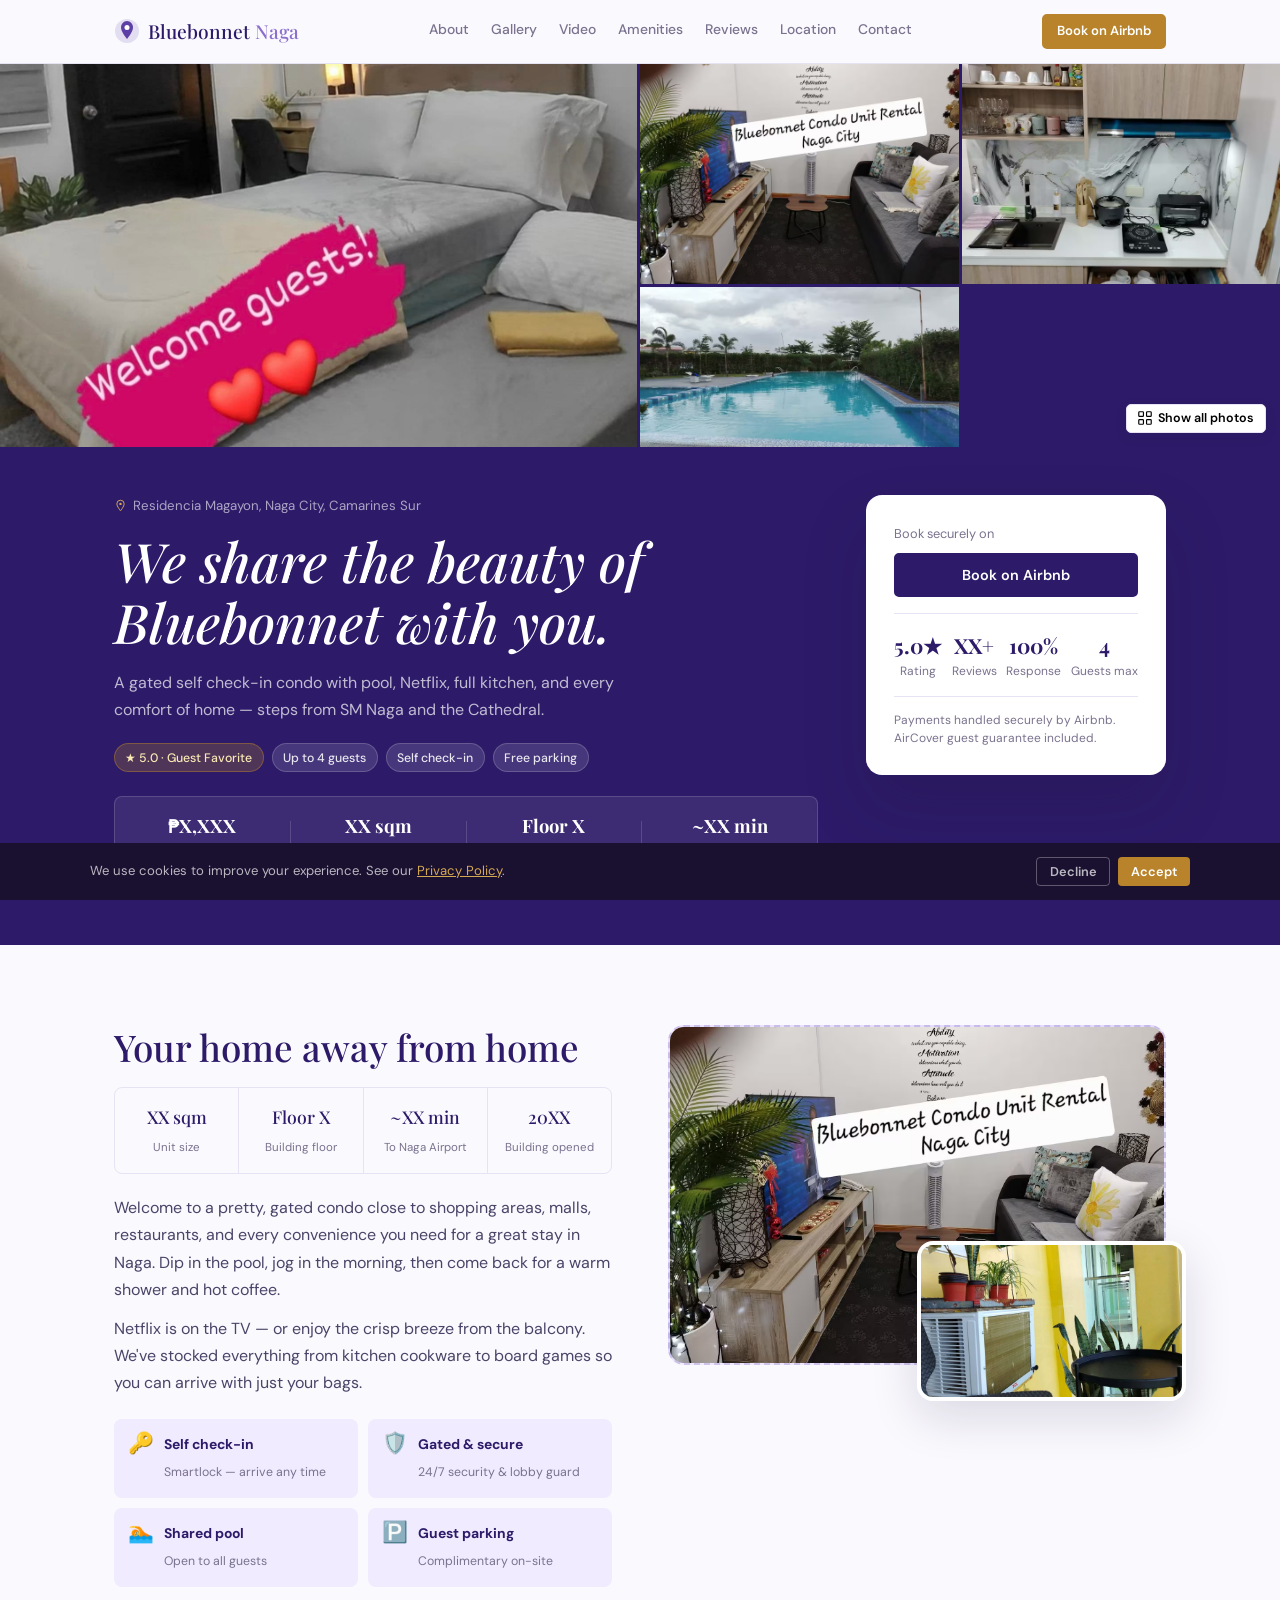
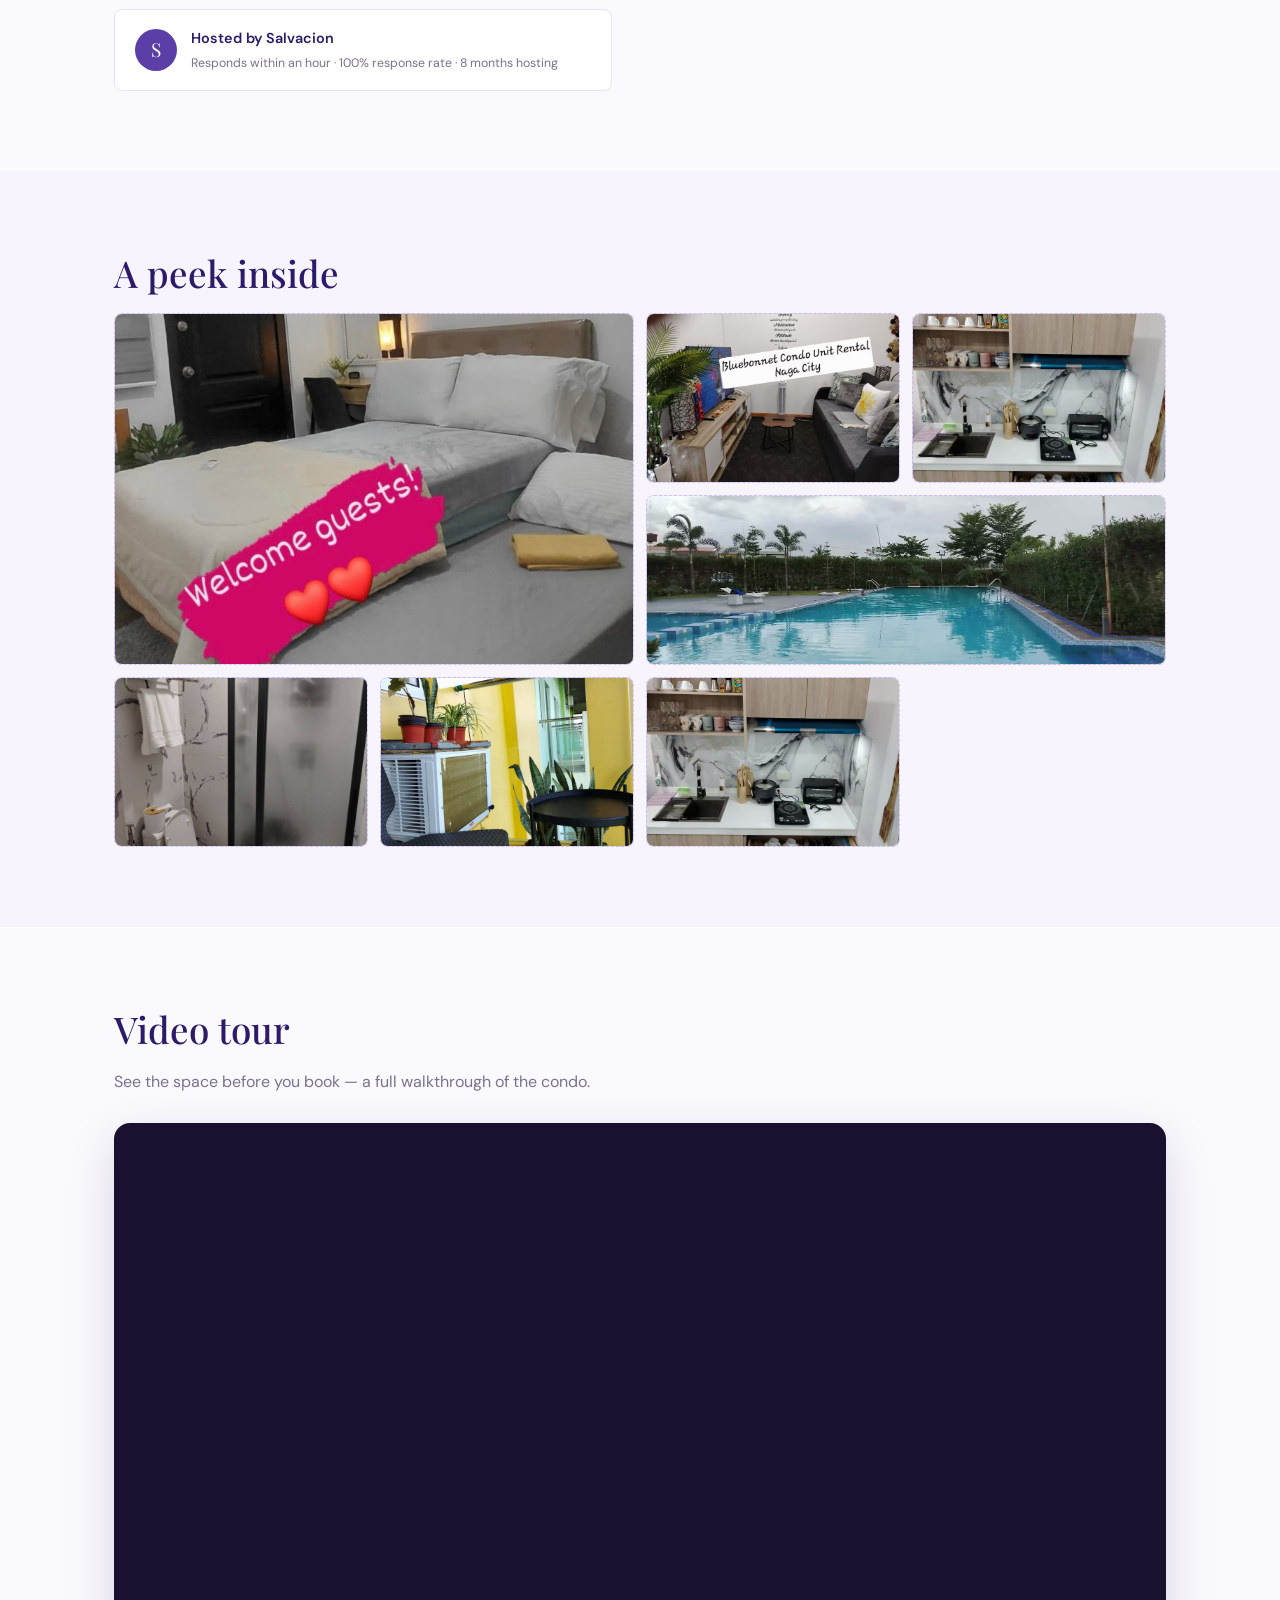
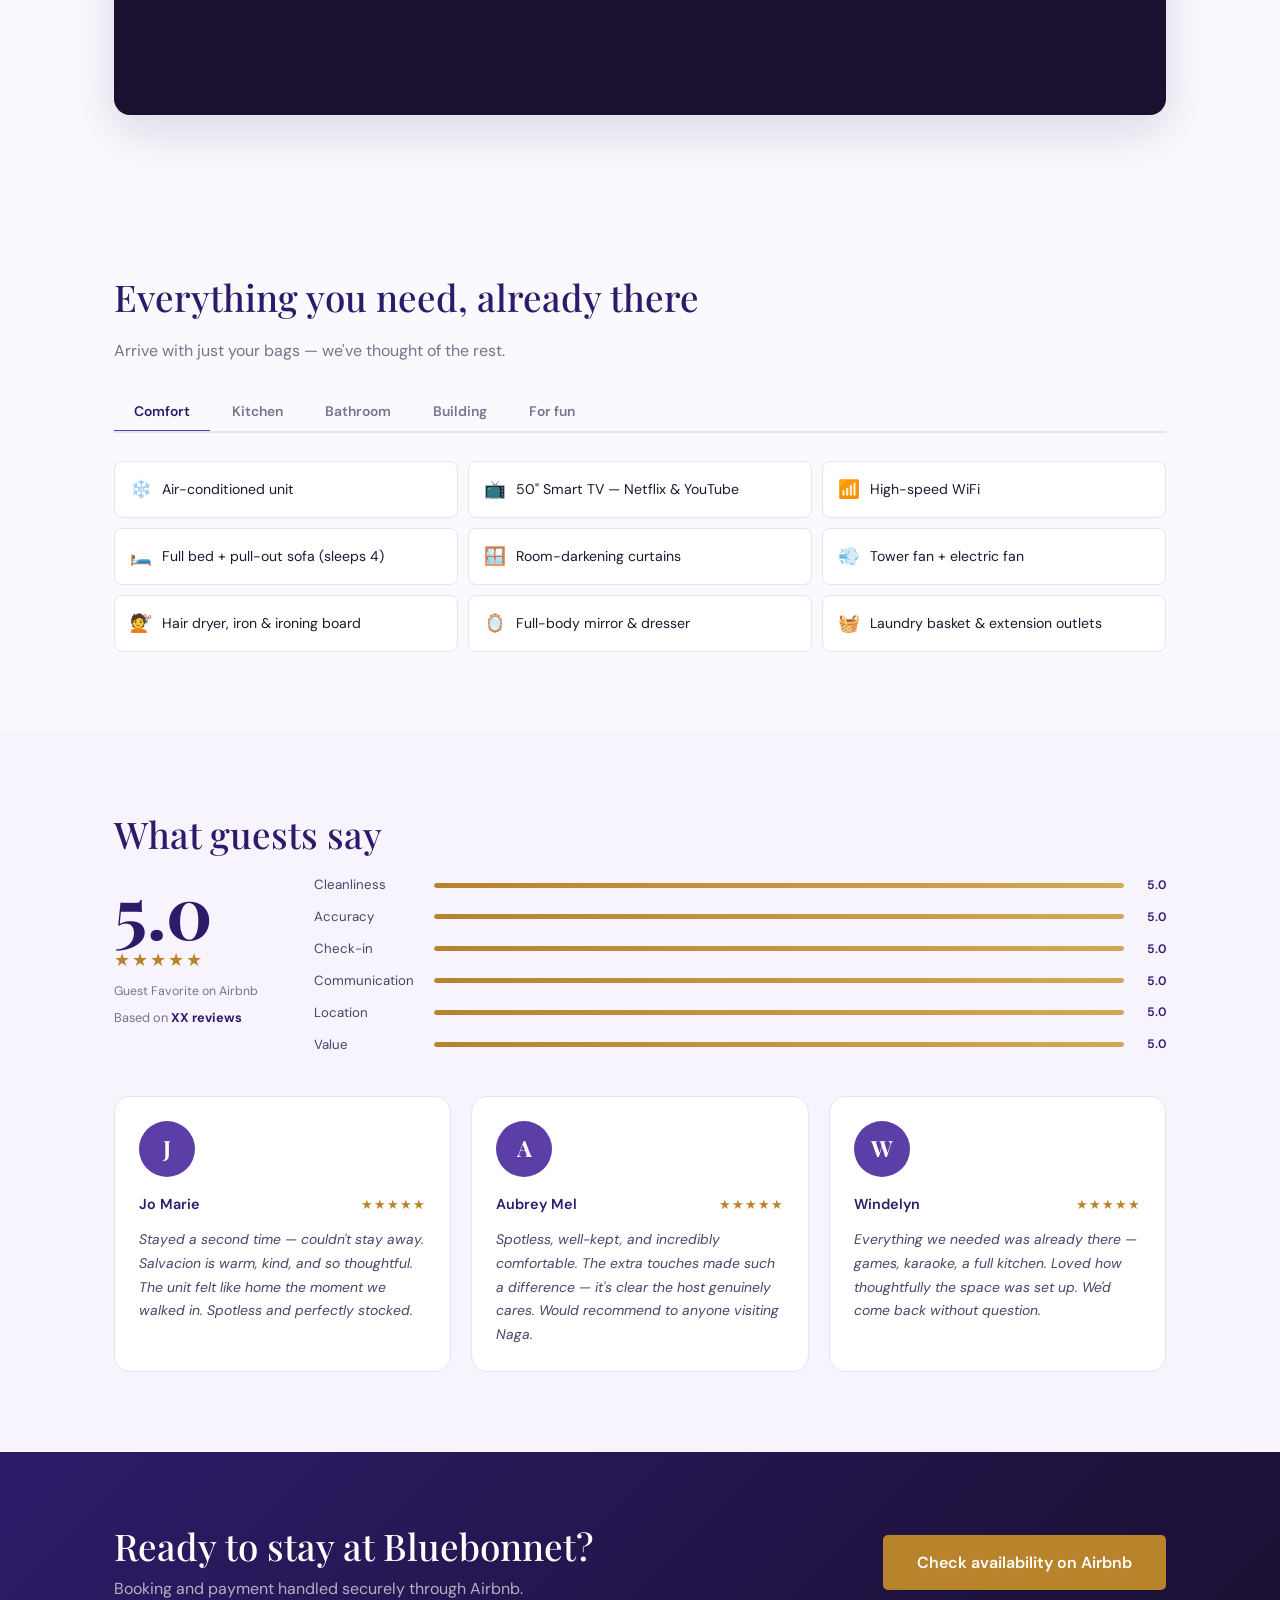
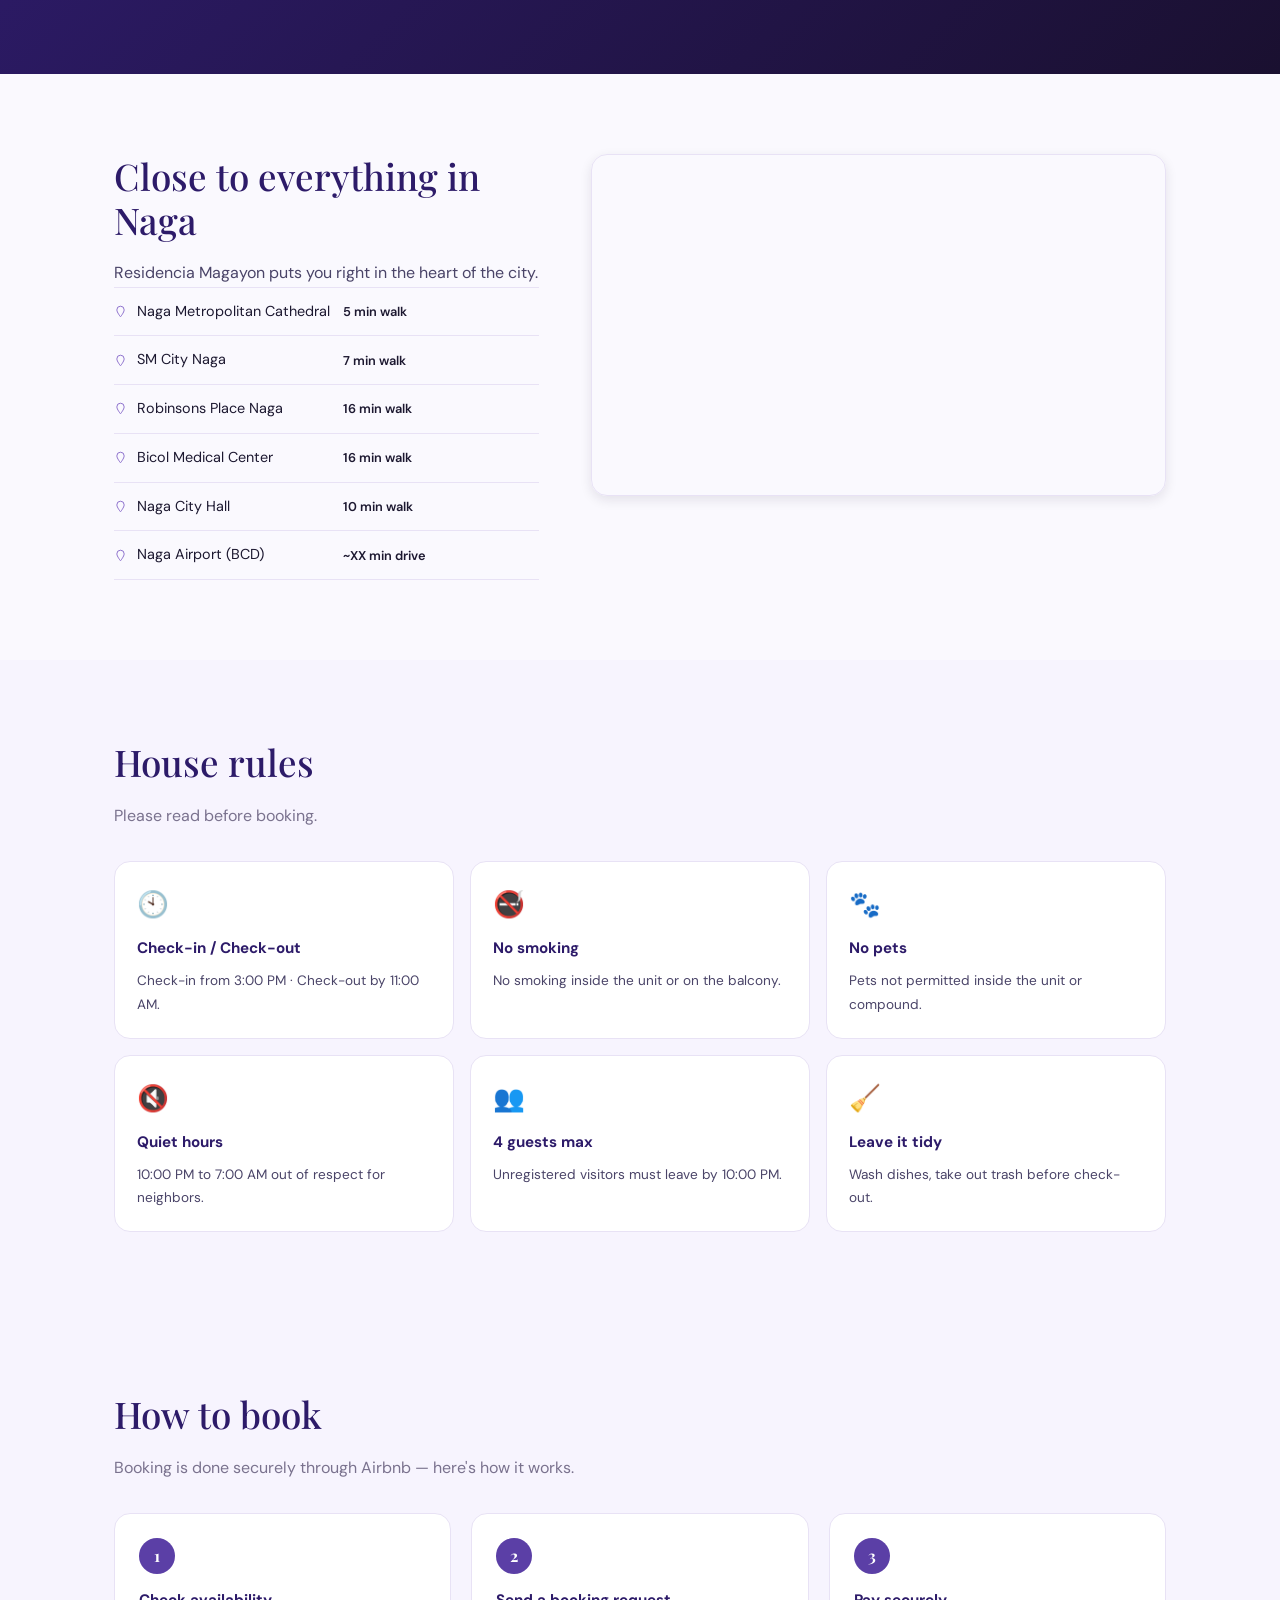
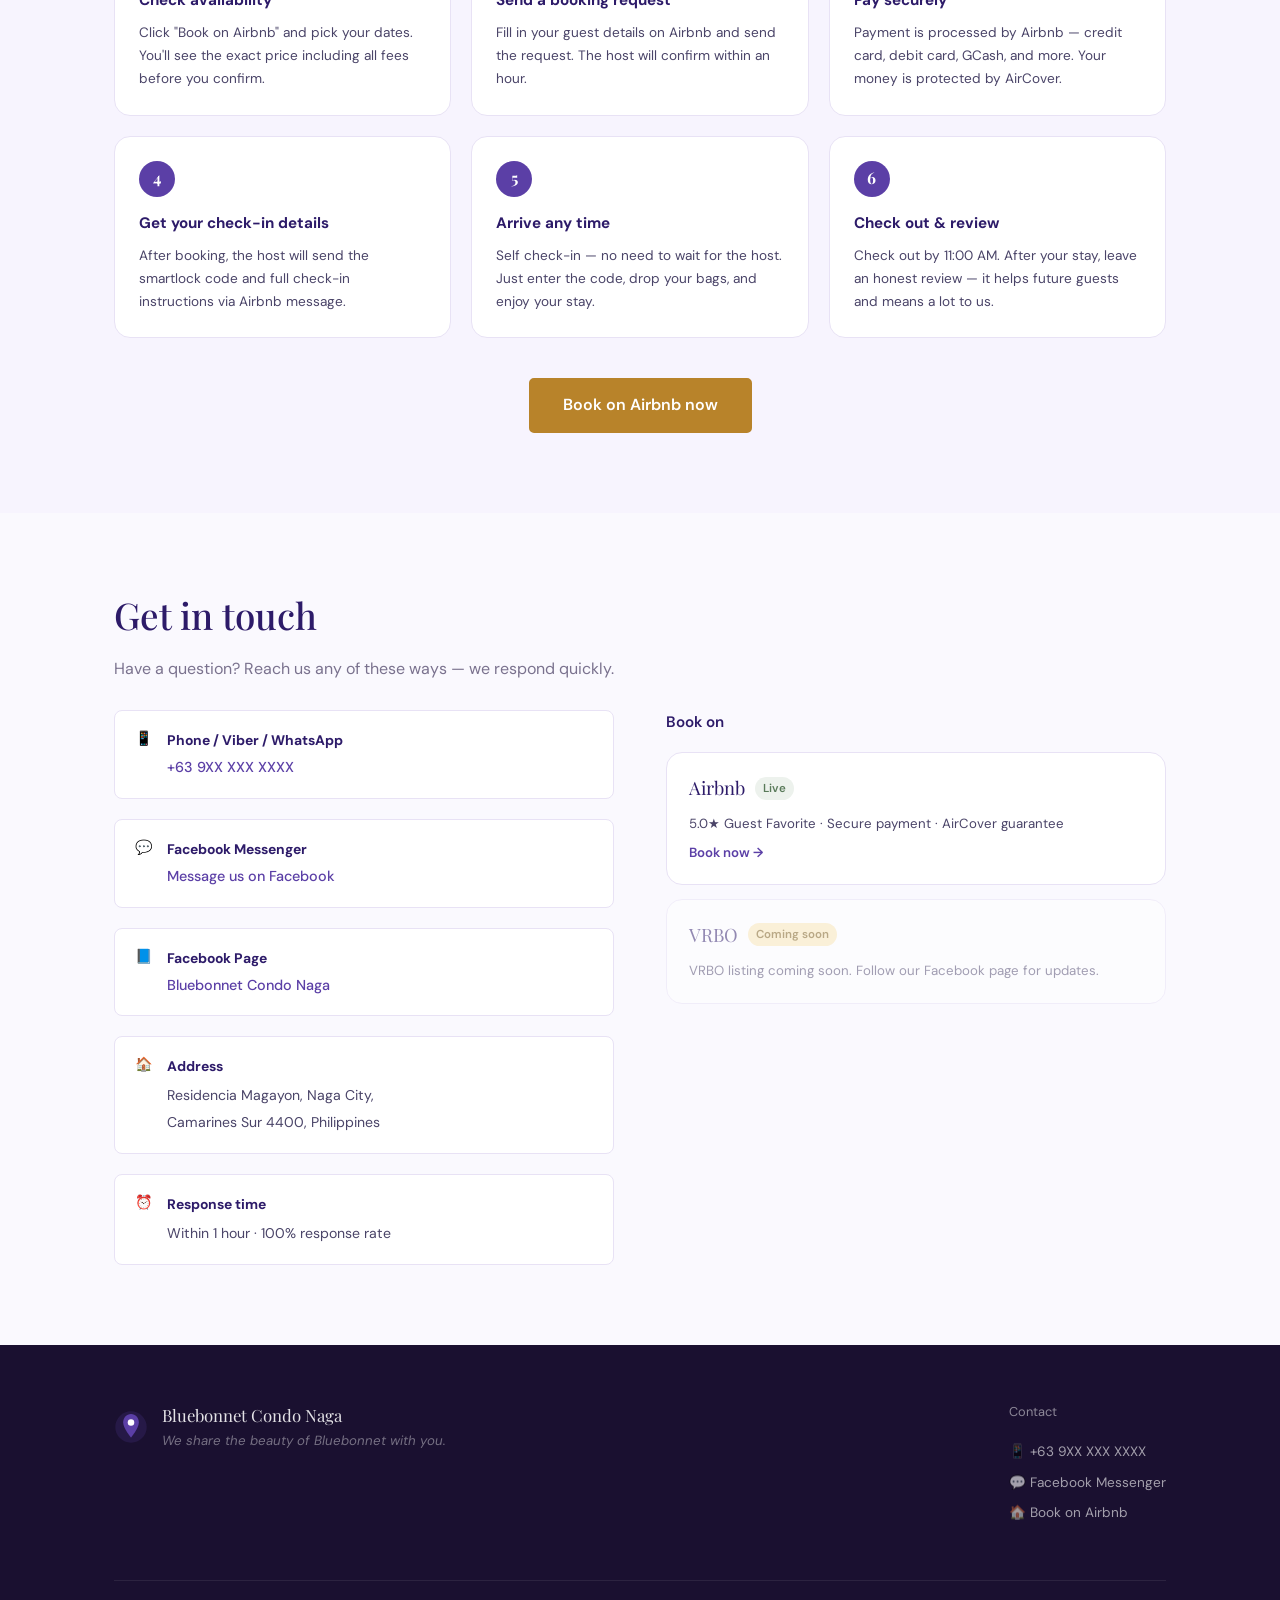
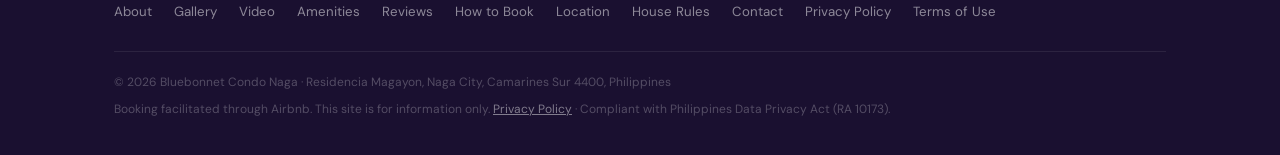
==== index.html @ 1c319896 "first commit" ====
<!DOCTYPE html>
<html lang="en">
<head>
  <meta charset="UTF-8"/>
  <meta name="viewport" content="width=device-width, initial-scale=1.0"/>
  <meta name="description" content="Bluebonnet Condo Naga — gated self check-in condo at Residencia Magayon. Pool, Netflix, full kitchen. Book on Airbnb."/>
  <meta property="og:title" content="Bluebonnet Condo Naga"/>
  <meta property="og:description" content="We share the beauty of Bluebonnet with you. A gated condo in Naga City."/>
  <meta property="og:type" content="website"/>
  <title>Bluebonnet Condo Naga — Home Away From Home</title>
  <link rel="preconnect" href="https://fonts.googleapis.com"/>
  <link rel="preconnect" href="https://fonts.gstatic.com" crossorigin/>
  <link href="https://fonts.googleapis.com/css2?family=Playfair+Display:ital,wght@0,400;0,500;1,400&family=DM+Sans:wght@400;500;600&display=swap" rel="stylesheet"/>
  <link rel="stylesheet" href="style.css"/>
</head>
<body>

  <!-- COOKIE BANNER -->
  <div class="cookie" id="cookieBanner" role="dialog" aria-label="Cookie consent">
    <div class="cookie-in">
      <p>We use cookies to improve your experience. See our <a href="privacy.html">Privacy Policy</a>.</p>
      <div class="cookie-acts">
        <button class="ck-no" id="ckDecline">Decline</button>
        <button class="ck-yes" id="ckAccept">Accept</button>
      </div>
    </div>
  </div>

  <!-- NAV -->
  <header class="nav" id="siteNav">
    <div class="wrap nav-in">
      <a href="#top" class="brand">
        <svg viewBox="0 0 26 26" fill="none" aria-hidden="true">
          <circle cx="13" cy="13" r="12" fill="#5B3FA6" opacity=".15"/>
          <path d="M13 3C9.5 3 7 6 7 9.5c0 4.5 6 11.5 6 11.5S19 14 19 9.5C19 6 16.5 3 13 3z" fill="#5B3FA6"/>
          <circle cx="13" cy="9.5" r="2.5" fill="white"/>
        </svg>
        <span>Bluebonnet <em>Naga</em></span>
      </a>
      <nav class="nav-links" id="navLinks" aria-label="Main navigation">
        <a href="#about">About</a>
        <a href="#gallery">Gallery</a>
        <a href="#video">Video</a>
        <a href="#amenities">Amenities</a>
        <a href="#reviews">Reviews</a>
        <a href="#location">Location</a>
        <a href="#contact">Contact</a>
      </nav>
      <a class="btn btn-gold btn-sm" href="https://www.airbnb.com/rooms/1572517148366114947" target="_blank" rel="noopener">Book on Airbnb</a>
      <button class="hamburger" id="hamburger" aria-label="Open menu" aria-expanded="false">
        <span></span><span></span><span></span>
      </button>
    </div>
  </header>

  <main id="top">

    <!-- ══════════════════════════════════════
         HERO — PHOTO STRIP
         Photos pulled from Airbnb listing.
         To use your own: add to images/ folder
         and update PHOTOS in script.js
    ══════════════════════════════════════ -->
    <section class="hero">
      <div class="photo-strip" id="photoStrip">
        <div class="cell" data-index="0"><div class="cell-empty"><span>🛏️</span><small>Bedroom</small></div></div>
        <div class="cell" data-index="1"><div class="cell-empty"><span>📺</span><small>Living room</small></div></div>
        <div class="cell" data-index="2"><div class="cell-empty"><span>🍳</span><small>Kitchen</small></div></div>
        <div class="cell" data-index="3"><div class="cell-empty"><span>🏊</span><small>Pool</small></div></div>
        <button class="show-all" id="showAllBtn">
          <svg width="14" height="14" viewBox="0 0 18 18" fill="none"><rect x="1" y="1" width="6" height="6" rx="1" stroke="currentColor" stroke-width="1.5"/><rect x="11" y="1" width="6" height="6" rx="1" stroke="currentColor" stroke-width="1.5"/><rect x="1" y="11" width="6" height="6" rx="1" stroke="currentColor" stroke-width="1.5"/><rect x="11" y="11" width="6" height="6" rx="1" stroke="currentColor" stroke-width="1.5"/></svg>
          Show all photos
        </button>
      </div>

      <div class="hero-body">
        <div class="wrap hero-grid">
          <div class="hero-text">
            <div class="hero-loc">
              <svg width="13" height="13" viewBox="0 0 16 16" fill="none"><path d="M8 1.5A4.5 4.5 0 0 1 12.5 6c0 3-4.5 8.5-4.5 8.5S3.5 9 3.5 6A4.5 4.5 0 0 1 8 1.5z" stroke="currentColor" stroke-width="1.2"/><circle cx="8" cy="6" r="1.5" fill="currentColor"/></svg>
              Residencia Magayon, Naga City, Camarines Sur
            </div>
            <h1>We share the beauty of Bluebonnet with you.</h1>
            <p class="hero-sub">A gated self check-in condo with pool, Netflix, full kitchen, and every comfort of home — steps from SM Naga and the Cathedral.</p>
            <div class="badges">
              <span class="badge badge-gold">★ 5.0 · Guest Favorite</span>
              <span class="badge badge-white">Up to 4 guests</span>
              <span class="badge badge-white">Self check-in</span>
              <span class="badge badge-white">Free parking</span>
            </div>

            <!-- ══ FACTS STRIP ══════════════════════════════
                 EDIT: change the values below to real numbers
            ═════════════════════════════════════════════════ -->
            <div class="facts-strip">
              <div class="fact-item">
                <strong>₱X,XXX</strong><!-- ← REPLACE: starting price per night e.g. ₱2,500 -->
                <span>per night</span>
              </div>
              <div class="fact-divider"></div>
              <div class="fact-item">
                <strong>XX sqm</strong><!-- ← REPLACE: unit size e.g. 32 sqm -->
                <span>unit size</span>
              </div>
              <div class="fact-divider"></div>
              <div class="fact-item">
                <strong>Floor X</strong><!-- ← REPLACE: floor number e.g. Floor 3 -->
                <span>of building</span>
              </div>
              <div class="fact-divider"></div>
              <div class="fact-item">
                <strong>~XX min</strong><!-- ← REPLACE: drive to airport e.g. ~15 min -->
                <span>to airport</span>
              </div>
            </div>
          </div>
          <div class="book-card">
            <p class="book-label">Book securely on</p>
            <a class="btn btn-dark btn-full" href="https://www.airbnb.com/rooms/1572517148366114947" target="_blank" rel="noopener">Book on Airbnb</a>
            <div class="book-stats">
              <div class="bstat"><strong>5.0★</strong><span>Rating</span></div>
              <div class="bstat"><strong>XX+</strong><span>Reviews</span></div><!-- ← REPLACE XX with total reviews -->
              <div class="bstat"><strong>100%</strong><span>Response</span></div>
              <div class="bstat"><strong>4</strong><span>Guests max</span></div>
            </div>
            <p class="book-note">Payments handled securely by Airbnb. AirCover guest guarantee included.</p>
          </div>
        </div>
      </div>
    </section>

    <!-- ABOUT -->
    <section class="section" id="about">
      <div class="wrap about-grid">
        <div class="about-text">
          <h2>Your home away from home</h2>

          <!-- ══ UNIT FACTS ═══════════════════════════════════
               EDIT: replace each value with your real info
          ═══════════════════════════════════════════════════ -->
          <div class="unit-facts">
            <div class="uf-item"><span class="uf-val">XX sqm</span><span class="uf-label">Unit size</span></div><!-- ← REPLACE -->
            <div class="uf-item"><span class="uf-val">Floor X</span><span class="uf-label">Building floor</span></div><!-- ← REPLACE -->
            <div class="uf-item"><span class="uf-val">~XX min</span><span class="uf-label">To Naga Airport</span></div><!-- ← REPLACE -->
            <div class="uf-item"><span class="uf-val">20XX</span><span class="uf-label">Building opened</span></div><!-- ← REPLACE or delete this item -->
          </div>

          <p>Welcome to a pretty, gated condo close to shopping areas, malls, restaurants, and every convenience you need for a great stay in Naga. Dip in the pool, jog in the morning, then come back for a warm shower and hot coffee.</p>
          <p>Netflix is on the TV — or enjoy the crisp breeze from the balcony. We've stocked everything from kitchen cookware to board games so you can arrive with just your bags.</p>
          <div class="about-feats">
            <div class="feat"><span>🔑</span><div><strong>Self check-in</strong><small>Smartlock — arrive any time</small></div></div>
            <div class="feat"><span>🛡️</span><div><strong>Gated &amp; secure</strong><small>24/7 security &amp; lobby guard</small></div></div>
            <div class="feat"><span>🏊</span><div><strong>Shared pool</strong><small>Open to all guests</small></div></div>
            <div class="feat"><span>🅿️</span><div><strong>Guest parking</strong><small>Complimentary on-site</small></div></div>
          </div>
          <div class="host-card">
            <div class="host-av">S</div>
            <div>
              <p class="host-name">Hosted by Salvacion</p>
              <p class="host-meta">Responds within an hour · 100% response rate · 8 months hosting</p>
            </div>
          </div>
        </div>
        <div class="about-photos">
          <!-- ══ Add src="images/living-room.jpg" ══ -->
          <div class="about-main cell" data-index="1"><div class="cell-empty"><span>🛋️</span><small>Living room</small></div></div>
          <!-- ══ Add src="images/balcony.jpg" ══ -->
          <div class="about-side cell" data-index="5"><div class="cell-empty"><span>🌿</span></div></div>
        </div>
      </div>
    </section>

    <!-- GALLERY -->
    <section class="section section-dark" id="gallery">
      <div class="wrap">
        <h2>A peek inside</h2>
        <div class="gallery-grid" id="galleryGrid">
          <div class="g-cell big cell" data-index="0"><div class="cell-empty"><span>🛏️</span><small>Bedroom</small></div></div>
          <div class="g-cell cell" data-index="1"><div class="cell-empty"><span>📺</span><small>Living room</small></div></div>
          <div class="g-cell cell" data-index="2"><div class="cell-empty"><span>🍳</span><small>Kitchen</small></div></div>
          <div class="g-cell wide cell" data-index="3"><div class="cell-empty"><span>🏊</span><small>Pool &amp; lobby</small></div></div>
          <div class="g-cell cell" data-index="4"><div class="cell-empty"><span>🚿</span><small>Bathroom</small></div></div>
          <div class="g-cell cell" data-index="5"><div class="cell-empty"><span>🌿</span><small>Balcony</small></div></div>
          <div class="g-cell cell" data-index="6"><div class="cell-empty"><span>🍽️</span><small>Dining area</small></div></div>
        </div>
      </div>
    </section>

<!-- VIDEO TOUR -->
<section class="section" id="video">
  <div class="wrap">
    <h2>Video tour</h2>
    <p class="section-sub">See the space before you book — a full walkthrough of the condo.</p>

    <div class="video-wrap" id="videoWrap">
      <iframe src="https://www.facebook.com/reel/1990886338165181"
        width="267"
        height="591"
        style="border:none;overflow:hidden"
        scrolling="no"
        frameborder="0"
        allowfullscreen="true"
        allow="autoplay; clipboard-write; encrypted-media; picture-in-picture; web-share">
      </iframe>
    </div>
  </div>
</section>

    <!-- AMENITIES -->
    <section class="section" id="amenities">
      <div class="wrap">
        <h2>Everything you need, already there</h2>
        <p class="section-sub">Arrive with just your bags — we've thought of the rest.</p>
        <div class="tab-bar" role="tablist">
          <button class="tab-btn active" role="tab" aria-selected="true" data-tab="comfort">Comfort</button>
          <button class="tab-btn" role="tab" aria-selected="false" data-tab="kitchen">Kitchen</button>
          <button class="tab-btn" role="tab" aria-selected="false" data-tab="bathroom">Bathroom</button>
          <button class="tab-btn" role="tab" aria-selected="false" data-tab="building">Building</button>
          <button class="tab-btn" role="tab" aria-selected="false" data-tab="fun">For fun</button>
        </div>
        <div class="tab-content">
          <div class="tab-panel active" id="tab-comfort">
            <div class="a-item"><span>❄️</span>Air-conditioned unit</div>
            <div class="a-item"><span>📺</span>50" Smart TV — Netflix &amp; YouTube</div>
            <div class="a-item"><span>📶</span>High-speed WiFi</div>
            <div class="a-item"><span>🛏️</span>Full bed + pull-out sofa (sleeps 4)</div>
            <div class="a-item"><span>🪟</span>Room-darkening curtains</div>
            <div class="a-item"><span>💨</span>Tower fan + electric fan</div>
            <div class="a-item"><span>💇</span>Hair dryer, iron &amp; ironing board</div>
            <div class="a-item"><span>🪞</span>Full-body mirror &amp; dresser</div>
            <div class="a-item"><span>🧺</span>Laundry basket &amp; extension outlets</div>
          </div>
          <div class="tab-panel" id="tab-kitchen">
            <div class="a-item"><span>🍳</span>Full cookware set (pots, pans, wok)</div>
            <div class="a-item"><span>🍚</span>Rice cooker</div>
            <div class="a-item"><span>📦</span>Microwave oven + oven toaster</div>
            <div class="a-item"><span>🔥</span>Induction cooker + stovetop vent</div>
            <div class="a-item"><span>☕</span>Kettle with coffee, creamer &amp; sugar</div>
            <div class="a-item"><span>🧊</span>Refrigerator</div>
            <div class="a-item"><span>🍽️</span>Full dining ware &amp; wine glasses</div>
            <div class="a-item"><span>🪑</span>4-seater dining table &amp; tablecloths</div>
            <div class="a-item"><span>🔪</span>Knife set &amp; cutting boards</div>
            <div class="a-item"><span>👕</span>Washer + fabric conditioner</div>
            <div class="a-item"><span>🚒</span>Fire extinguishers &amp; first aid kit</div>
            <div class="a-item"><span>💧</span>Water gallon rack stand</div>
          </div>
          <div class="tab-panel" id="tab-bathroom">
            <div class="a-item"><span>🚿</span>Hot water shower</div>
            <div class="a-item"><span>🚽</span>Bidet</div>
            <div class="a-item"><span>🧴</span>Shampoo, conditioner, body wash</div>
            <div class="a-item"><span>🪥</span>Dental kit provided</div>
            <div class="a-item"><span>🏳️</span>Bath &amp; hand towels</div>
            <div class="a-item"><span>🎨</span>Color-coded face towels</div>
            <div class="a-item"><span>🧼</span>Handwash soap &amp; cleaning materials</div>
          </div>
          <div class="tab-panel" id="tab-building">
            <div class="a-item"><span>🛡️</span>Manned lobby &amp; 24/7 security</div>
            <div class="a-item"><span>🛗</span>Elevator access</div>
            <div class="a-item"><span>🏊</span>Shared outdoor pool</div>
            <div class="a-item"><span>🅿️</span>Complimentary guest parking</div>
            <div class="a-item"><span>🔑</span>Self check-in via smartlock</div>
            <div class="a-item"><span>📹</span>Exterior security cameras</div>
            <div class="a-item"><span>📞</span>Lobby phone to gate guard</div>
            <div class="a-item"><span>🏃</span>Walking/jogging path in compound</div>
          </div>
          <div class="tab-panel" id="tab-fun">
            <div class="a-item"><span>🎤</span>Portable karaoke machine</div>
            <div class="a-item"><span>♟️</span>Chess set</div>
            <div class="a-item"><span>🎯</span>Sungka (traditional Filipino game)</div>
            <div class="a-item"><span>🔠</span>Scrabble</div>
            <div class="a-item"><span>🃏</span>Uno, playing cards &amp; dice</div>
            <div class="a-item"><span>📚</span>Books — Lola Basyang, Happy Place &amp; more</div>
          </div>
        </div>
      </div>
    </section>

    <!-- REVIEWS -->
    <section class="section section-dark" id="reviews">
      <div class="wrap">
        <h2>What guests say</h2>
        <div class="reviews-top">
          <div class="score-block">
            <div class="score-big">5.0</div>
            <div class="score-stars">★★★★★</div>
            <div class="score-label">Guest Favorite on Airbnb</div>
            <!-- ← REPLACE XX with your total number of reviews -->
            <div class="score-total">Based on <strong>XX reviews</strong></div>
          </div>
          <div class="score-bars">
            <div class="bar-row"><span>Cleanliness</span><div class="bar"><div class="bar-fill" style="width:100%"></div></div><span class="bar-val">5.0</span></div>
            <div class="bar-row"><span>Accuracy</span><div class="bar"><div class="bar-fill" style="width:100%"></div></div><span class="bar-val">5.0</span></div>
            <div class="bar-row"><span>Check-in</span><div class="bar"><div class="bar-fill" style="width:100%"></div></div><span class="bar-val">5.0</span></div>
            <div class="bar-row"><span>Communication</span><div class="bar"><div class="bar-fill" style="width:100%"></div></div><span class="bar-val">5.0</span></div>
            <div class="bar-row"><span>Location</span><div class="bar"><div class="bar-fill" style="width:100%"></div></div><span class="bar-val">5.0</span></div>
            <div class="bar-row"><span>Value</span><div class="bar"><div class="bar-fill" style="width:100%"></div></div><span class="bar-val">5.0</span></div>
          </div>
        </div>

        <!-- ══════════════════════════════════════════════════════
             HOW TO EDIT REVIEWS:
             - Change the name inside <div class="rc-name">
             - Change the text inside <p class="rc-text">
             - To add a photo: put image in images/ folder then
               replace data-initials="X" with:
               <img src="images/guest-name.jpg" alt="Guest name"/>
             - To add more reviews: copy one full <article> block
             - To remove a review: delete the full <article> block
        ══════════════════════════════════════════════════════ -->
        <div class="reviews-grid">

          <!-- REVIEW 1 — edit name, text, photo -->
          <article class="review-card">
            <div class="review-photo" data-initials="J">
              <!-- ADD PHOTO: <img src="images/review-jo-marie.jpg" alt="Jo Marie"/> -->
            </div>
            <div class="rc-top">
              <div class="rc-name">Jo Marie</div><!-- ← CHANGE NAME HERE -->
              <div class="rc-stars">★★★★★</div>
            </div>
            <p class="rc-text">Stayed a second time — couldn't stay away. Salvacion is warm, kind, and so thoughtful. The unit felt like home the moment we walked in. Spotless and perfectly stocked.</p><!-- ← CHANGE REVIEW TEXT HERE -->
          </article>

          <!-- REVIEW 2 — edit name, text, photo -->
          <article class="review-card">
            <div class="review-photo" data-initials="A">
              <!-- ADD PHOTO: <img src="images/review-aubrey.jpg" alt="Aubrey Mel"/> -->
            </div>
            <div class="rc-top">
              <div class="rc-name">Aubrey Mel</div><!-- ← CHANGE NAME HERE -->
              <div class="rc-stars">★★★★★</div>
            </div>
            <p class="rc-text">Spotless, well-kept, and incredibly comfortable. The extra touches made such a difference — it's clear the host genuinely cares. Would recommend to anyone visiting Naga.</p><!-- ← CHANGE REVIEW TEXT HERE -->
          </article>

          <!-- REVIEW 3 — edit name, text, photo -->
          <article class="review-card">
            <div class="review-photo" data-initials="W">
              <!-- ADD PHOTO: <img src="images/review-windelyn.jpg" alt="Windelyn"/> -->
            </div>
            <div class="rc-top">
              <div class="rc-name">Windelyn</div><!-- ← CHANGE NAME HERE -->
              <div class="rc-stars">★★★★★</div>
            </div>
            <p class="rc-text">Everything we needed was already there — games, karaoke, a full kitchen. Loved how thoughtfully the space was set up. We'd come back without question.</p><!-- ← CHANGE REVIEW TEXT HERE -->
          </article>

          <!-- REVIEW 4 — copy this block to add more reviews -->
          <!--
          <article class="review-card">
            <div class="review-photo" data-initials="X">
              <img src="images/review-name.jpg" alt="Guest Name"/>
            </div>
            <div class="rc-top">
              <div class="rc-name">Guest Name</div>
              <div class="rc-stars">★★★★★</div>
            </div>
            <p class="rc-text">Your review text here.</p>
          </article>
          -->

        </div>
      </div>
    </section>

    <!-- CTA BAND -->
    <section class="cta-band">
      <div class="wrap cta-in">
        <div>
          <h2>Ready to stay at Bluebonnet?</h2>
          <p>Booking and payment handled securely through Airbnb.</p>
        </div>
        <a class="btn btn-gold btn-lg" href="https://www.airbnb.com/rooms/1572517148366114947" target="_blank" rel="noopener">Check availability on Airbnb</a>
      </div>
    </section>

    <!-- LOCATION -->
    <section class="section" id="location">
      <div class="wrap location-grid">
        <div>
          <h2>Close to everything in Naga</h2>
          <p>Residencia Magayon puts you right in the heart of the city.</p>
          <ul class="dist-list">
            <li><svg width="13" height="13" viewBox="0 0 16 16" fill="none"><path d="M8 1.5A4.5 4.5 0 0 1 12.5 6c0 3-4.5 8.5-4.5 8.5S3.5 9 3.5 6A4.5 4.5 0 0 1 8 1.5z" stroke="currentColor" stroke-width="1.2"/></svg><span>Naga Metropolitan Cathedral</span><span class="dt">5 min walk</span></li>
            <li><svg width="13" height="13" viewBox="0 0 16 16" fill="none"><path d="M8 1.5A4.5 4.5 0 0 1 12.5 6c0 3-4.5 8.5-4.5 8.5S3.5 9 3.5 6A4.5 4.5 0 0 1 8 1.5z" stroke="currentColor" stroke-width="1.2"/></svg><span>SM City Naga</span><span class="dt">7 min walk</span></li>
            <li><svg width="13" height="13" viewBox="0 0 16 16" fill="none"><path d="M8 1.5A4.5 4.5 0 0 1 12.5 6c0 3-4.5 8.5-4.5 8.5S3.5 9 3.5 6A4.5 4.5 0 0 1 8 1.5z" stroke="currentColor" stroke-width="1.2"/></svg><span>Robinsons Place Naga</span><span class="dt">16 min walk</span></li>
            <li><svg width="13" height="13" viewBox="0 0 16 16" fill="none"><path d="M8 1.5A4.5 4.5 0 0 1 12.5 6c0 3-4.5 8.5-4.5 8.5S3.5 9 3.5 6A4.5 4.5 0 0 1 8 1.5z" stroke="currentColor" stroke-width="1.2"/></svg><span>Bicol Medical Center</span><span class="dt">16 min walk</span></li>
            <li><svg width="13" height="13" viewBox="0 0 16 16" fill="none"><path d="M8 1.5A4.5 4.5 0 0 1 12.5 6c0 3-4.5 8.5-4.5 8.5S3.5 9 3.5 6A4.5 4.5 0 0 1 8 1.5z" stroke="currentColor" stroke-width="1.2"/></svg><span>Naga City Hall</span><span class="dt">10 min walk</span></li>
            <!-- ← REPLACE XX with actual drive time to airport -->
            <li><svg width="13" height="13" viewBox="0 0 16 16" fill="none"><path d="M8 1.5A4.5 4.5 0 0 1 12.5 6c0 3-4.5 8.5-4.5 8.5S3.5 9 3.5 6A4.5 4.5 0 0 1 8 1.5z" stroke="currentColor" stroke-width="1.2"/></svg><span>Naga Airport (BCD)</span><span class="dt">~XX min drive</span></li>
          </ul>
        </div>
        <div class="map-wrap">
          <iframe title="Bluebonnet Condo Naga location" src="https://www.google.com/maps?q=13.6157,123.1924&z=15&output=embed" loading="lazy" referrerpolicy="no-referrer-when-downgrade" allowfullscreen></iframe>
        </div>
      </div>
    </section>

    <!-- HOUSE RULES -->
    <section class="section section-dark" id="rules">
      <div class="wrap">
        <h2>House rules</h2>
        <p class="section-sub">Please read before booking.</p>
        <div class="rules-grid">
          <div class="rule-card"><span>🕙</span><strong>Check-in / Check-out</strong><p>Check-in from 3:00 PM · Check-out by 11:00 AM.</p></div>
          <div class="rule-card"><span>🚭</span><strong>No smoking</strong><p>No smoking inside the unit or on the balcony.</p></div>
          <div class="rule-card"><span>🐾</span><strong>No pets</strong><p>Pets not permitted inside the unit or compound.</p></div>
          <div class="rule-card"><span>🔇</span><strong>Quiet hours</strong><p>10:00 PM to 7:00 AM out of respect for neighbors.</p></div>
          <div class="rule-card"><span>👥</span><strong>4 guests max</strong><p>Unregistered visitors must leave by 10:00 PM.</p></div>
          <div class="rule-card"><span>🧹</span><strong>Leave it tidy</strong><p>Wash dishes, take out trash before check-out.</p></div>
        </div>
      </div>
    </section>

    <!-- HOW TO BOOK -->
    <section class="section section-dark" id="how-to-book">
      <div class="wrap">
        <h2>How to book</h2>
        <p class="section-sub">Booking is done securely through Airbnb — here's how it works.</p>
        <div class="steps-grid">
          <div class="step-card">
            <div class="step-num">1</div>
            <strong>Check availability</strong>
            <p>Click "Book on Airbnb" and pick your dates. You'll see the exact price including all fees before you confirm.</p>
          </div>
          <div class="step-card">
            <div class="step-num">2</div>
            <strong>Send a booking request</strong>
            <p>Fill in your guest details on Airbnb and send the request. The host will confirm within an hour.</p>
          </div>
          <div class="step-card">
            <div class="step-num">3</div>
            <strong>Pay securely</strong>
            <p>Payment is processed by Airbnb — credit card, debit card, GCash, and more. Your money is protected by AirCover.</p>
          </div>
          <div class="step-card">
            <div class="step-num">4</div>
            <strong>Get your check-in details</strong>
            <p>After booking, the host will send the smartlock code and full check-in instructions via Airbnb message.</p>
          </div>
          <div class="step-card">
            <div class="step-num">5</div>
            <strong>Arrive any time</strong>
            <p>Self check-in — no need to wait for the host. Just enter the code, drop your bags, and enjoy your stay.</p>
          </div>
          <div class="step-card">
            <div class="step-num">6</div>
            <strong>Check out &amp; review</strong>
            <p>Check out by 11:00 AM. After your stay, leave an honest review — it helps future guests and means a lot to us.</p>
          </div>
        </div>
        <div style="margin-top:40px; text-align:center;">
          <a class="btn btn-gold btn-lg" href="https://www.airbnb.com/rooms/1572517148366114947" target="_blank" rel="noopener">Book on Airbnb now</a>
        </div>
      </div>
    </section>

    <!-- CONTACT -->
    <section class="section" id="contact">
      <div class="wrap">
        <h2>Get in touch</h2>
        <p class="section-sub">Have a question? Reach us any of these ways — we respond quickly.</p>

        <div class="contact-grid">

          <!-- ══════════════════════════════════════
               EDIT YOUR CONTACT INFO HERE
               Just change the text/links below
          ══════════════════════════════════════ -->
          <div class="contact-info">

            <div class="cinfo-item">
              <span class="cinfo-icon">📱</span>
              <div>
                <strong>Phone / Viber / WhatsApp</strong>
                <!-- REPLACE: change the number below (both the href and the visible text) -->
                <a href="tel:+639XXXXXXXXX">+63 9XX XXX XXXX</a>
              </div>
            </div>

            <div class="cinfo-item">
              <span class="cinfo-icon">💬</span>
              <div>
                <strong>Facebook Messenger</strong>
                <a href="https://www.facebook.com/profile.php?id=61584902198196" target="_blank" rel="noopener">Message us on Facebook</a>
              </div>
            </div>

            <div class="cinfo-item">
              <span class="cinfo-icon">📘</span>
              <div>
                <strong>Facebook Page</strong>
                <a href="https://www.facebook.com/profile.php?id=61584902198196" target="_blank" rel="noopener">Bluebonnet Condo Naga</a>
              </div>
            </div>

            <div class="cinfo-item">
              <span class="cinfo-icon">🏠</span>
              <div>
                <strong>Address</strong>
                <span>Residencia Magayon, Naga City,<br>Camarines Sur 4400, Philippines</span>
              </div>
            </div>

            <div class="cinfo-item">
              <span class="cinfo-icon">⏰</span>
              <div>
                <strong>Response time</strong>
                <span>Within 1 hour · 100% response rate</span>
              </div>
            </div>

          </div>

          <!-- Booking platforms -->
          <div>
            <p style="font-weight:600; color:#2D1B69; margin-bottom:16px; font-size:.95rem;">Book on</p>
            <div class="platform-cards">
              <a class="p-card" href="https://www.airbnb.com/rooms/1572517148366114947" target="_blank" rel="noopener">
                <div class="p-card-top"><span class="p-name">Airbnb</span><span class="p-badge live">Live</span></div>
                <p>5.0★ Guest Favorite · Secure payment · AirCover guarantee</p>
                <span class="p-link">Book now →</span>
              </a>
              <div class="p-card p-card-off">
                <div class="p-card-top"><span class="p-name">VRBO</span><span class="p-badge soon">Coming soon</span></div>
                <p>VRBO listing coming soon. Follow our Facebook page for updates.</p>
              </div>
            </div>
          </div>

        </div>
      </div>
    </section>

  </main>

  <!-- FOOTER -->
  <footer class="footer">
    <div class="wrap footer-in">

      <div class="footer-top">
        <div class="footer-brand">
          <svg viewBox="0 0 26 26" fill="none" aria-hidden="true">
            <circle cx="13" cy="13" r="12" fill="#5B3FA6" opacity=".2"/>
            <path d="M13 3C9.5 3 7 6 7 9.5c0 4.5 6 11.5 6 11.5S19 14 19 9.5C19 6 16.5 3 13 3z" fill="#5B3FA6"/>
            <circle cx="13" cy="9.5" r="2.5" fill="white"/>
          </svg>
          <div>
            <p class="f-name">Bluebonnet Condo Naga</p>
            <p class="f-tag">We share the beauty of Bluebonnet with you.</p>
          </div>
        </div>

        <!-- ══ FOOTER QUICK CONTACT — edit phone/links here ══ -->
        <div class="footer-contact">
          <p style="color:rgba(255,255,255,.5); font-size:.8rem; margin-bottom:10px; max-width:none;">Contact</p>
          <!-- REPLACE: your phone number -->
          <a href="tel:+639XXXXXXXXX" class="f-contact-link">📱 +63 9XX XXX XXXX</a>
          <a href="https://www.facebook.com/profile.php?id=61584902198196" target="_blank" rel="noopener" class="f-contact-link">💬 Facebook Messenger</a>
          <a href="https://www.airbnb.com/rooms/1572517148366114947" target="_blank" rel="noopener" class="f-contact-link">🏠 Book on Airbnb</a>
        </div>
      </div>

      <nav class="footer-nav" aria-label="Footer links">
        <a href="#about">About</a>
        <a href="#gallery">Gallery</a>
        <a href="#video">Video</a>
        <a href="#amenities">Amenities</a>
        <a href="#reviews">Reviews</a>
        <a href="#how-to-book">How to Book</a>
        <a href="#location">Location</a>
        <a href="#rules">House Rules</a>
        <a href="#contact">Contact</a>
        <a href="privacy.html">Privacy Policy</a>
        <a href="privacy.html#terms">Terms of Use</a>
      </nav>

      <div class="footer-bottom">
        <p>© <span id="yr"></span> Bluebonnet Condo Naga · Residencia Magayon, Naga City, Camarines Sur 4400, Philippines</p>
        <p>Booking facilitated through Airbnb. This site is for information only. <a href="privacy.html">Privacy Policy</a> · Compliant with Philippines Data Privacy Act (RA 10173).</p>
      </div>

    </div>
  </footer>

  <!-- LIGHTBOX -->
  <div class="lightbox hidden" id="lightbox" role="dialog" aria-modal="true" aria-label="Photo viewer">
    <button class="lb-close" id="lbClose" aria-label="Close">✕</button>
    <button class="lb-prev" id="lbPrev" aria-label="Previous">‹</button>
    <div class="lb-wrap" id="lbContent"></div>
    <button class="lb-next" id="lbNext" aria-label="Next">›</button>
    <div class="lb-counter" id="lbCounter" aria-live="polite"></div>
  </div>

  <script src="script.js"></script>
</body>
</html>
---- style.css ----
/* =========================================================
   BLUEBONNET CONDO NAGA — styles.css
   ========================================================= */

/* ── TOKENS ── */
:root {
  --plum:    #2D1B69;
  --violet:  #5B3FA6;
  --vlight:  #8B6FCC;
  --vtint:   #F0EBFF;
  --vpale:   #F7F4FE;
  --gold:    #B8832A;
  --goldl:   #D4A853;
  --goldglow:#FAE8B4;
  --sage:    #5A7A5A;
  --sagel:   #EDF2ED;
  --ink:     #1C1830;
  --inkm:    #4A4468;
  --inkl:    #7A728E;
  --rule:    #E8E2F5;
  --white:   #ffffff;
  --bg:      #FAF9FE;
  --bgdark:  #F7F4FE;
  --night:   #1A1030;
  --serif:   "Playfair Display", Georgia, serif;
  --sans:    "DM Sans", -apple-system, sans-serif;
  --wrap:    1100px;
  --r:       8px;
  --rr:      16px;
  --sh:      0 4px 12px rgba(26,16,48,.10);
  --shl:     0 16px 48px rgba(26,16,48,.14);
  --shx:     0 32px 64px rgba(26,16,48,.18);
}

/* ── RESET ── */
*, *::before, *::after { box-sizing: border-box; margin: 0; padding: 0; }
html { scroll-behavior: smooth; scroll-padding-top: 64px; -webkit-text-size-adjust: 100%; }
body { font-family: var(--sans); color: var(--ink); background: var(--bg); line-height: 1.65; -webkit-font-smoothing: antialiased; overflow-x: hidden; }
img  { max-width: 100%; display: block; }
a    { color: inherit; text-decoration: none; }
ul   { list-style: none; }
p    { max-width: 62ch; color: var(--inkm); line-height: 1.7; }

/* ── LAYOUT ── */
.wrap          { max-width: var(--wrap); margin-inline: auto; padding-inline: 24px; }
.section       { padding-block: 80px; }
.section-dark  { background: var(--bgdark); }
.section-sub   { color: var(--inkl); margin-bottom: 28px; max-width: 50ch; }

/* ── TYPE ── */
h1 { font-family: var(--serif); font-size: clamp(2rem, 4.5vw, 3.4rem); font-weight: 500; line-height: 1.12; color: var(--plum); }
h2 { font-family: var(--serif); font-size: clamp(1.6rem, 3vw, 2.3rem); font-weight: 500; line-height: 1.18; color: var(--plum); margin-bottom: .5em; }
h3 { font-size: 1.05rem; font-weight: 600; color: var(--plum); }

/* ── BUTTONS ── */
.btn {
  display: inline-flex; align-items: center; gap: 6px;
  padding: .7em 1.5em; border-radius: 5px;
  font-family: var(--sans); font-weight: 600; font-size: .9rem;
  border: 2px solid transparent; cursor: pointer;
  transition: background .15s, color .15s, border-color .15s, box-shadow .15s;
  white-space: nowrap; text-decoration: none; line-height: 1.4;
}
.btn:hover       { box-shadow: var(--sh); }
.btn-gold        { background: var(--gold);  color: var(--white); border-color: var(--gold); }
.btn-gold:hover  { background: var(--goldl); border-color: var(--goldl); }
.btn-dark        { background: var(--plum);  color: var(--white); border-color: var(--plum); }
.btn-dark:hover  { background: var(--violet); border-color: var(--violet); }
.btn-outline     { background: transparent; color: var(--plum); border-color: var(--plum); }
.btn-outline:hover { background: var(--plum); color: var(--white); }
.btn-sm          { padding: .45em 1em; font-size: .82rem; }
.btn-lg          { padding: .9em 2em; font-size: 1rem; }
.btn-full        { width: 100%; justify-content: center; }

/* ── COOKIE ── */
.cookie { position: fixed; bottom: 0; left: 0; right: 0; z-index: 500; background: var(--night); padding: 14px 24px; transform: translateY(100%); transition: transform .3s; }
.cookie.show { transform: translateY(0); }
.cookie-in { max-width: var(--wrap); margin-inline: auto; display: flex; align-items: center; justify-content: space-between; gap: 16px; flex-wrap: wrap; }
.cookie-in p { font-size: .82rem; color: rgba(255,255,255,.7); max-width: none; margin: 0; }
.cookie-in a { color: var(--goldl); text-decoration: underline; }
.cookie-acts { display: flex; gap: 8px; flex-shrink: 0; }
.ck-yes { background: var(--gold); border: none; color: var(--white); padding: .4em 1em; border-radius: 4px; font-size: .8rem; font-weight: 600; cursor: pointer; font-family: inherit; }
.ck-no  { background: transparent; border: 1px solid rgba(255,255,255,.3); color: rgba(255,255,255,.7); padding: .4em 1em; border-radius: 4px; font-size: .8rem; font-weight: 600; cursor: pointer; font-family: inherit; }

/* ── NAV ── */
.nav { position: sticky; top: 0; z-index: 100; height: 64px; background: rgba(250,249,254,.93); backdrop-filter: blur(12px); border-bottom: 1px solid var(--rule); transition: box-shadow .2s; }
.nav.scrolled { box-shadow: var(--sh); }
.nav-in { display: flex; align-items: center; justify-content: space-between; height: 100%; gap: 20px; }
.brand { display: flex; align-items: center; gap: 8px; font-family: var(--serif); font-size: 1.2rem; font-weight: 500; color: var(--plum); }
.brand em { font-style: normal; color: var(--vlight); }
.brand svg { width: 26px; height: 26px; flex-shrink: 0; }
.nav-links { display: flex; gap: 22px; }
.nav-links a { font-size: .87rem; font-weight: 500; color: var(--inkl); border-bottom: 2px solid transparent; padding-bottom: 2px; transition: color .15s, border-color .15s; }
.nav-links a:hover { color: var(--plum); border-bottom-color: var(--violet); }
.hamburger { display: none; flex-direction: column; gap: 5px; background: none; border: none; cursor: pointer; padding: 6px; }
.hamburger span { display: block; width: 22px; height: 2px; background: var(--plum); border-radius: 2px; transition: transform .2s, opacity .2s; }
.hamburger.open span:nth-child(1) { transform: rotate(45deg) translate(5px,5px); }
.hamburger.open span:nth-child(2) { opacity: 0; }
.hamburger.open span:nth-child(3) { transform: rotate(-45deg) translate(5px,-5px); }

/* ── PHOTO CELLS (reused across sections) ── */
.cell { overflow: hidden; position: relative; cursor: pointer; }
.cell img { position: absolute; inset: 0; width: 100%; height: 100%; object-fit: cover; transition: transform .25s; }
.cell:hover img { transform: scale(1.04); }
.cell-empty { position: absolute; inset: 0; display: flex; flex-direction: column; align-items: center; justify-content: center; gap: 6px; color: rgba(255,255,255,.3); font-size: .78rem; }
.cell-empty span { font-size: 2rem; }

/* ── HERO ── */
.hero { background: var(--plum); }
.photo-strip { display: grid; grid-template-columns: 2fr 1fr 1fr; grid-template-rows: 220px 160px; gap: 3px; position: relative; }
.photo-strip .cell { background: linear-gradient(145deg, #3a2480, #1A1030); }
.photo-strip .cell:first-child { grid-row: span 2; }
.show-all { position: absolute; bottom: 14px; right: 14px; background: var(--white); border: 1px solid var(--rule); border-radius: 5px; padding: .45em .9em; font-size: .78rem; font-weight: 600; cursor: pointer; display: flex; align-items: center; gap: 6px; box-shadow: var(--sh); z-index: 2; font-family: inherit; }
.hero-body { padding: 48px 0 60px; }
.hero-grid { display: grid; grid-template-columns: 1fr 300px; gap: 48px; align-items: start; }
.hero-loc { display: flex; align-items: center; gap: 6px; font-size: .83rem; color: rgba(255,255,255,.6); margin-bottom: 14px; }
.hero-loc svg { color: var(--goldl); flex-shrink: 0; }
.hero h1 { color: var(--white); font-style: italic; margin-bottom: 16px; }
.hero-sub { color: rgba(255,255,255,.7); max-width: 50ch; margin-bottom: 20px; }
.badges { display: flex; gap: 8px; flex-wrap: wrap; }
.badge { padding: .28em .85em; border-radius: 999px; font-size: .77rem; font-weight: 500; }
.badge-gold  { background: rgba(184,131,42,.25); border: 1px solid rgba(184,131,42,.45); color: var(--goldglow); }
.badge-white { background: rgba(255,255,255,.12); border: 1px solid rgba(255,255,255,.18); color: rgba(255,255,255,.88); }

/* Booking card */
.book-card { background: var(--white); border-radius: var(--rr); padding: 28px; box-shadow: var(--shx); }
.book-label { font-size: .8rem; color: var(--inkl); margin-bottom: 8px; max-width: none; }
.btn-dark { margin-bottom: 16px; }
.book-stats { display: flex; justify-content: space-between; padding: 14px 0; border-top: 1px solid var(--rule); border-bottom: 1px solid var(--rule); margin-bottom: 14px; }
.bstat strong { display: block; font-family: var(--serif); font-size: 1.3rem; color: var(--plum); text-align: center; }
.bstat span   { display: block; font-size: .75rem; color: var(--inkl); text-align: center; }
.book-note { font-size: .75rem; color: var(--inkl); max-width: none; margin: 0; line-height: 1.5; }

/* ── ABOUT ── */
.about-grid { display: grid; grid-template-columns: 1fr 1fr; gap: 56px; align-items: start; }
.about-text > p { margin-bottom: 12px; }
.about-feats { display: grid; grid-template-columns: 1fr 1fr; gap: 10px; margin: 22px 0; }
.feat { display: flex; align-items: flex-start; gap: 10px; padding: 14px; background: var(--vtint); border-radius: var(--r); }
.feat > span { font-size: 1.3rem; flex-shrink: 0; line-height: 1; }
.feat strong { display: block; font-size: .87rem; color: var(--plum); margin-bottom: 2px; }
.feat small  { font-size: .77rem; color: var(--inkl); }
.host-card { display: flex; align-items: center; gap: 14px; padding: 16px 20px; background: var(--white); border: 1px solid var(--rule); border-radius: var(--r); margin-top: 20px; }
.host-av   { width: 42px; height: 42px; border-radius: 50%; background: var(--violet); color: var(--white); display: flex; align-items: center; justify-content: center; font-family: var(--serif); font-size: 1.2rem; flex-shrink: 0; }
.host-name { font-weight: 600; font-size: .9rem; color: var(--plum); margin-bottom: 2px; }
.host-meta { font-size: .77rem; color: var(--inkl); max-width: none; margin: 0; }

/* About photo stack */
.about-photos { position: relative; padding-bottom: 36px; }
.about-main { border-radius: var(--rr); min-height: 340px; background: linear-gradient(140deg, var(--vtint), #e4d9ff); border: 2px dashed rgba(91,63,166,.22); }
.about-main .cell-empty { color: var(--violet); opacity: .5; }
.about-side { position: absolute; bottom: 0; right: -20px; width: 54%; min-height: 160px; border: 4px solid var(--white); border-radius: var(--rr); box-shadow: var(--shl); background: linear-gradient(135deg, #c8d9c8, var(--sagel)); }
.about-side .cell-empty { color: var(--sage); opacity: .5; }

/* ── GALLERY ── */
.gallery-grid { display: grid; grid-template-columns: repeat(4, 1fr); grid-auto-rows: 170px; gap: 12px; }
.g-cell { border-radius: var(--r); background: linear-gradient(140deg, var(--vtint), #ddd4f5); border: 1.5px dashed rgba(91,63,166,.18); transition: transform .15s, box-shadow .15s; }
.g-cell:hover { transform: scale(1.02); box-shadow: var(--shl); }
.g-cell .cell-empty { color: var(--violet); opacity: .4; font-size: .78rem; }
.g-cell.big  { grid-column: span 2; grid-row: span 2; }
.g-cell.wide { grid-column: span 2; }

/* ── VIDEO ── */
.video-wrap {
  position: relative;
  width: 100%;
  border-radius: var(--rr);
  overflow: hidden;
  box-shadow: var(--shl);
  background: var(--night);
  aspect-ratio: 16 / 9;
}
.video-wrap iframe {
  position: absolute;
  inset: 0;
  width: 100%;
  height: 100%;
  border: 0;
  display: block;
}
.video-placeholder {
  position: absolute;
  inset: 0;
  background: linear-gradient(135deg, #2D1B69, #1A1030);
  display: flex;
  align-items: center;
  justify-content: center;
}
.vp-inner {
  text-align: center;
  color: rgba(255,255,255,.7);
  padding: 24px;
}
.vp-icon {
  width: 72px;
  height: 72px;
  border-radius: 50%;
  background: rgba(255,255,255,.12);
  border: 2px solid rgba(255,255,255,.25);
  display: flex;
  align-items: center;
  justify-content: center;
  font-size: 1.8rem;
  margin: 0 auto 20px;
  color: var(--white);
  padding-left: 4px;
}
.vp-title {
  font-family: var(--serif);
  font-size: 1.4rem;
  color: var(--white);
  margin-bottom: 8px;
  max-width: none;
}
.vp-sub {
  font-size: .88rem;
  color: rgba(255,255,255,.5);
  max-width: none;
  margin: 0;
}

/* ── FACTS STRIP (hero) ── */
.facts-strip {
  display: flex;
  align-items: center;
  gap: 0;
  margin-top: 24px;
  background: rgba(255,255,255,.08);
  border: 1px solid rgba(255,255,255,.15);
  border-radius: var(--r);
  overflow: hidden;
  flex-wrap: wrap;
}
.fact-item {
  flex: 1;
  padding: 14px 16px;
  text-align: center;
  min-width: 90px;
}
.fact-item strong {
  display: block;
  font-family: var(--serif);
  font-size: 1.15rem;
  color: var(--white);
  margin-bottom: 2px;
}
.fact-item span {
  font-size: .72rem;
  color: rgba(255,255,255,.55);
}
.fact-divider {
  width: 1px;
  height: 40px;
  background: rgba(255,255,255,.15);
  flex-shrink: 0;
}

/* ── UNIT FACTS (about) ── */
.unit-facts {
  display: flex;
  gap: 0;
  margin-bottom: 20px;
  border: 1px solid var(--rule);
  border-radius: var(--r);
  overflow: hidden;
  flex-wrap: wrap;
}
.uf-item {
  flex: 1;
  padding: 14px 16px;
  text-align: center;
  border-right: 1px solid var(--rule);
  min-width: 80px;
}
.uf-item:last-child { border-right: none; }
.uf-val {
  display: block;
  font-family: var(--serif);
  font-size: 1.1rem;
  font-weight: 500;
  color: var(--plum);
  margin-bottom: 2px;
}
.uf-label {
  font-size: .72rem;
  color: var(--inkl);
}

/* ── SCORE TOTAL (reviews) ── */
.score-total {
  font-size: .8rem;
  color: var(--inkl);
  margin-top: 6px;
}
.score-total strong {
  color: var(--plum);
}

/* ── HOW TO BOOK STEPS ── */
.steps-grid { display: grid; grid-template-columns: repeat(3, 1fr); gap: 20px; margin-top: 32px; }
.step-card  { background: var(--white); border-radius: var(--rr); padding: 24px; border: 1px solid var(--rule); position: relative; }
.step-num   { width: 36px; height: 36px; border-radius: 50%; background: var(--violet); color: var(--white); display: flex; align-items: center; justify-content: center; font-family: var(--serif); font-weight: 700; font-size: 1rem; margin-bottom: 14px; }
.step-card strong { display: block; font-size: .95rem; color: var(--plum); margin-bottom: 8px; }
.step-card p { font-size: .85rem; max-width: none; margin: 0; }

/* ── CONTACT INFO LIST ── */
.contact-info  { display: grid; gap: 20px; }
.cinfo-item    { display: flex; align-items: flex-start; gap: 14px; padding: 18px 20px; background: var(--white); border: 1px solid var(--rule); border-radius: var(--r); }
.cinfo-icon    { font-size: 1.4rem; flex-shrink: 0; line-height: 1; margin-top: 2px; }
.cinfo-item strong { display: block; font-size: .87rem; color: var(--plum); margin-bottom: 4px; }
.cinfo-item a  { font-size: .9rem; color: var(--violet); font-weight: 500; text-decoration: none; display: block; }
.cinfo-item a:hover { text-decoration: underline; }
.cinfo-item span { font-size: .88rem; color: var(--inkm); }

/* ── FOOTER TOP ROW ── */
.footer-top { display: flex; justify-content: space-between; align-items: flex-start; gap: 40px; flex-wrap: wrap; margin-bottom: 28px; }
.footer-contact { display: flex; flex-direction: column; gap: 8px; }
.f-contact-link { font-size: .85rem; color: rgba(255,255,255,.6); transition: color .15s; text-decoration: none; }
.f-contact-link:hover { color: var(--white); }

/* ── CONTACT GRID (wider for info + platforms) ── */
.contact-grid { display: grid; grid-template-columns: 1.1fr .9fr; gap: 52px; }

/* ── AMENITY TABS ── */
.tab-bar { display: flex; gap: 2px; border-bottom: 2px solid var(--rule); overflow-x: auto; scrollbar-width: none; }
.tab-bar::-webkit-scrollbar { display: none; }
.tab-btn { background: none; border: none; border-bottom: 3px solid transparent; margin-bottom: -2px; padding: 10px 20px; font-size: .87rem; font-weight: 600; color: var(--inkl); cursor: pointer; white-space: nowrap; font-family: inherit; transition: color .15s, border-color .15s; }
.tab-btn:hover { color: var(--plum); }
.tab-btn.active { color: var(--plum); border-bottom-color: var(--violet); }
.tab-content { padding-top: 28px; }
.tab-panel { display: none; grid-template-columns: repeat(3, 1fr); gap: 10px; }
.tab-panel.active { display: grid; }
.a-item { display: flex; align-items: center; gap: 10px; padding: 13px 15px; background: var(--white); border: 1px solid var(--rule); border-radius: var(--r); font-size: .88rem; transition: border-color .15s; }
.a-item:hover { border-color: var(--vlight); }
.a-item > span { font-size: 1.1rem; flex-shrink: 0; }

/* ── REVIEWS ── */
.reviews-top { display: flex; gap: 56px; align-items: flex-start; margin-bottom: 40px; flex-wrap: wrap; }
.score-big   { font-family: var(--serif); font-size: 4.5rem; font-weight: 700; color: var(--plum); line-height: 1; }
.score-stars { color: var(--gold); font-size: 1.1rem; letter-spacing: 2px; }
.score-label { font-size: .77rem; color: var(--inkl); margin-top: 6px; }
.score-bars  { flex: 1; min-width: 220px; display: grid; gap: 10px; }
.bar-row { display: grid; grid-template-columns: 110px 1fr 32px; align-items: center; gap: 10px; font-size: .83rem; color: var(--inkm); }
.bar      { height: 5px; background: var(--rule); border-radius: 999px; overflow: hidden; }
.bar-fill { height: 100%; background: linear-gradient(90deg, var(--gold), var(--goldl)); border-radius: 999px; }
.bar-val  { font-weight: 600; font-size: .77rem; color: var(--plum); text-align: right; }

.reviews-grid { display: grid; grid-template-columns: repeat(3, 1fr); gap: 20px; }
.review-card  { background: var(--white); border-radius: var(--rr); padding: 24px; border: 1px solid var(--rule); transition: box-shadow .2s; }
.review-card:hover { box-shadow: var(--sh); }

/* Review photo — shows guest photo or initial fallback */
.review-photo {
  width: 56px; height: 56px; border-radius: 50%;
  margin-bottom: 16px; overflow: hidden;
  background: var(--violet);
  display: flex; align-items: center; justify-content: center;
  font-family: var(--serif); font-size: 1.4rem; font-weight: 700; color: var(--white);
  flex-shrink: 0;
}
.review-photo::before { content: attr(data-initials); }
.review-photo img { position: absolute; inset: 0; width: 100%; height: 100%; object-fit: cover; border-radius: 50%; }
.review-photo:has(img)::before { display: none; }

.rc-top   { display: flex; align-items: center; justify-content: space-between; margin-bottom: 12px; }
.rc-name  { font-weight: 600; font-size: .9rem; color: var(--plum); }
.rc-stars { color: var(--gold); font-size: .82rem; letter-spacing: 1px; }
.rc-text  { font-size: .87rem; color: var(--inkm); line-height: 1.7; font-style: italic; max-width: none; margin: 0; }

/* ── CTA BAND ── */
.cta-band { background: linear-gradient(135deg, var(--plum), #1A1030); padding: 72px 0; }
.cta-in   { display: flex; justify-content: space-between; align-items: center; gap: 32px; flex-wrap: wrap; }
.cta-band h2 { color: var(--white); margin-bottom: 8px; }
.cta-band p  { color: rgba(255,255,255,.65); margin: 0; max-width: 48ch; }

/* ── LOCATION ── */
.location-grid { display: grid; grid-template-columns: .85fr 1.15fr; gap: 52px; align-items: start; }
.dist-list li  { display: flex; align-items: center; gap: 10px; padding: 12px 0; border-bottom: 1px solid var(--rule); font-size: .9rem; }
.dist-list li:first-child { border-top: 1px solid var(--rule); }
.dist-list svg { color: var(--vlight); flex-shrink: 0; }
.dist-list span { flex: 1; color: var(--ink); }
.dt  { color: var(--sage); font-weight: 600; font-size: .8rem; flex: none; }
.map-wrap { border-radius: var(--rr); overflow: hidden; border: 1px solid var(--rule); box-shadow: var(--sh); }
.map-wrap iframe { width: 100%; height: 340px; border: 0; display: block; }

/* ── HOUSE RULES ── */
.rules-grid { display: grid; grid-template-columns: repeat(3, 1fr); gap: 16px; margin-top: 32px; }
.rule-card  { padding: 22px; background: var(--white); border-radius: var(--rr); border: 1px solid var(--rule); }
.rule-card > span  { font-size: 1.6rem; margin-bottom: 10px; display: block; }
.rule-card > strong { display: block; font-size: .95rem; color: var(--plum); margin-bottom: 8px; }
.rule-card > p { font-size: .85rem; max-width: none; margin: 0; }

/* ── CONTACT ── */
.contact-grid { display: grid; grid-template-columns: 1fr 1fr; gap: 52px; }
.contact-btns { display: flex; gap: 12px; flex-wrap: wrap; margin: 22px 0 0; }
.platform-cards { display: grid; gap: 14px; }
.p-card { display: flex; flex-direction: column; gap: 6px; padding: 20px 22px; background: var(--white); border: 1.5px solid var(--rule); border-radius: var(--rr); text-decoration: none; transition: border-color .15s, box-shadow .15s; }
.p-card:not(.p-card-off):hover { border-color: var(--violet); box-shadow: var(--sh); }
.p-card-off { opacity: .5; pointer-events: none; }
.p-card-top { display: flex; align-items: center; gap: 10px; margin-bottom: 4px; }
.p-card p   { font-size: .83rem; max-width: none; margin: 0; }
.p-name { font-family: var(--serif); font-size: 1.15rem; color: var(--plum); }
.p-badge { font-size: .72rem; font-weight: 600; padding: 2px 8px; border-radius: 999px; }
.p-badge.live { background: var(--sagel); color: var(--sage); }
.p-badge.soon { background: var(--goldglow); color: #7a5a10; }
.p-link { font-size: .83rem; font-weight: 600; color: var(--violet); }

/* ── FOOTER ── */
.footer    { background: var(--night); padding: 56px 0 36px; }
.footer-in { display: grid; gap: 28px; }
.footer-brand { display: flex; align-items: center; gap: 14px; }
.footer-brand svg { width: 34px; height: 34px; flex-shrink: 0; }
.f-name { font-family: var(--serif); font-size: 1.05rem; color: rgba(255,255,255,.88); max-width: none; margin: 0; }
.f-tag  { font-size: .83rem; color: rgba(255,255,255,.4); font-style: italic; max-width: none; margin: 0; }
.footer-nav { display: flex; flex-wrap: wrap; gap: 8px 22px; padding-top: 20px; border-top: 1px solid rgba(255,255,255,.08); }
.footer-nav a { font-size: .83rem; color: rgba(255,255,255,.5); transition: color .15s; }
.footer-nav a:hover { color: rgba(255,255,255,.9); }
.footer-bottom { padding-top: 20px; border-top: 1px solid rgba(255,255,255,.08); display: grid; gap: 6px; }
.footer-bottom p { font-size: .75rem; color: rgba(255,255,255,.25); max-width: none; margin: 0; }
.footer-bottom a { color: rgba(255,255,255,.45); text-decoration: underline; }

/* ── LIGHTBOX ── */
.lightbox  { position: fixed; inset: 0; z-index: 400; background: rgba(10,6,25,.96); display: flex; align-items: center; justify-content: center; }
.lightbox.hidden { display: none; }
.lb-wrap   { max-width: 90vw; max-height: 85vh; display: flex; align-items: center; justify-content: center; }
.lb-wrap img { max-width: 88vw; max-height: 80vh; border-radius: var(--r); object-fit: contain; width: auto; height: auto; }
.lb-empty  { width: min(680px, 88vw); height: 60vh; background: rgba(91,63,166,.12); border-radius: var(--rr); border: 2px dashed rgba(91,63,166,.3); display: flex; align-items: center; justify-content: center; flex-direction: column; gap: 14px; color: rgba(255,255,255,.4); font-size: .85rem; text-align: center; padding: 24px; }
.lb-empty span { font-size: 2.5rem; opacity: .4; }
.lb-close  { position: absolute; top: 20px; right: 20px; background: rgba(255,255,255,.12); border: none; color: var(--white); width: 40px; height: 40px; border-radius: 50%; font-size: 1.2rem; cursor: pointer; transition: background .15s; }
.lb-close:hover { background: rgba(255,255,255,.22); }
.lb-prev, .lb-next { position: absolute; top: 50%; transform: translateY(-50%); background: rgba(255,255,255,.12); border: none; color: var(--white); width: 48px; height: 48px; border-radius: 50%; font-size: 1.8rem; cursor: pointer; display: flex; align-items: center; justify-content: center; transition: background .15s; }
.lb-prev:hover, .lb-next:hover { background: rgba(255,255,255,.22); }
.lb-prev { left: 20px; }
.lb-next { right: 20px; }
.lb-counter { position: absolute; bottom: 20px; left: 50%; transform: translateX(-50%); color: rgba(255,255,255,.5); font-size: .83rem; }

/* ── RESPONSIVE ── */
@media (max-width: 900px) {
  .nav-links, .btn-sm { display: none; }
  .hamburger { display: flex; }
  .nav-links.open {
    display: flex; flex-direction: column; position: absolute;
    top: 64px; left: 0; right: 0; background: var(--bg);
    padding: 20px 24px; gap: 18px;
    border-bottom: 1px solid var(--rule); box-shadow: var(--shl); z-index: 99;
  }
  .nav-links.open a { font-size: 1rem; border-bottom: none; }
  .nav { position: relative; }
  .hero-grid, .about-grid, .location-grid, .contact-grid { grid-template-columns: 1fr; }
  .photo-strip { grid-template-columns: 1fr 1fr; grid-template-rows: 180px 130px; }
  .photo-strip .cell:first-child { grid-column: span 2; grid-row: span 1; }
  .gallery-grid { grid-template-columns: 1fr 1fr; }
  .g-cell.big  { grid-column: span 2; grid-row: span 1; }
  .g-cell.wide { grid-column: span 2; }
  .reviews-grid { grid-template-columns: 1fr; }
  .rules-grid { grid-template-columns: 1fr 1fr; }
  .facts-strip { display: grid; grid-template-columns: 1fr 1fr; }
  .fact-divider { display: none; }
  .steps-grid { grid-template-columns: 1fr 1fr; }
  .contact-grid { grid-template-columns: 1fr; }
  .footer-top { flex-direction: column; gap: 24px; }
  .about-side { display: none; }
  .book-card { max-width: 100%; }
  .tab-panel.active { grid-template-columns: 1fr 1fr; }
}

@media (max-width: 560px) {
  .section { padding-block: 56px; }
  .photo-strip { grid-template-columns: 1fr; grid-template-rows: 220px; }
  .photo-strip .cell:not(:first-child) { display: none; }
  .gallery-grid, .tab-panel.active, .rules-grid { grid-template-columns: 1fr; }
  .g-cell.big, .g-cell.wide { grid-column: span 1; grid-row: span 1; }
  .about-feats { grid-template-columns: 1fr 1fr; }
  .steps-grid { grid-template-columns: 1fr; }
  h1 { font-size: clamp(1.9rem, 7vw, 2.8rem); }
  .reviews-top { gap: 24px; }
}

/* ── ACCESSIBILITY ── */
a:focus-visible, button:focus-visible { outline: 2px solid var(--gold); outline-offset: 3px; border-radius: 2px; }
@media (prefers-reduced-motion: reduce) { html { scroll-behavior: auto; } *, *::before, *::after { transition-duration: .01ms !important; } }
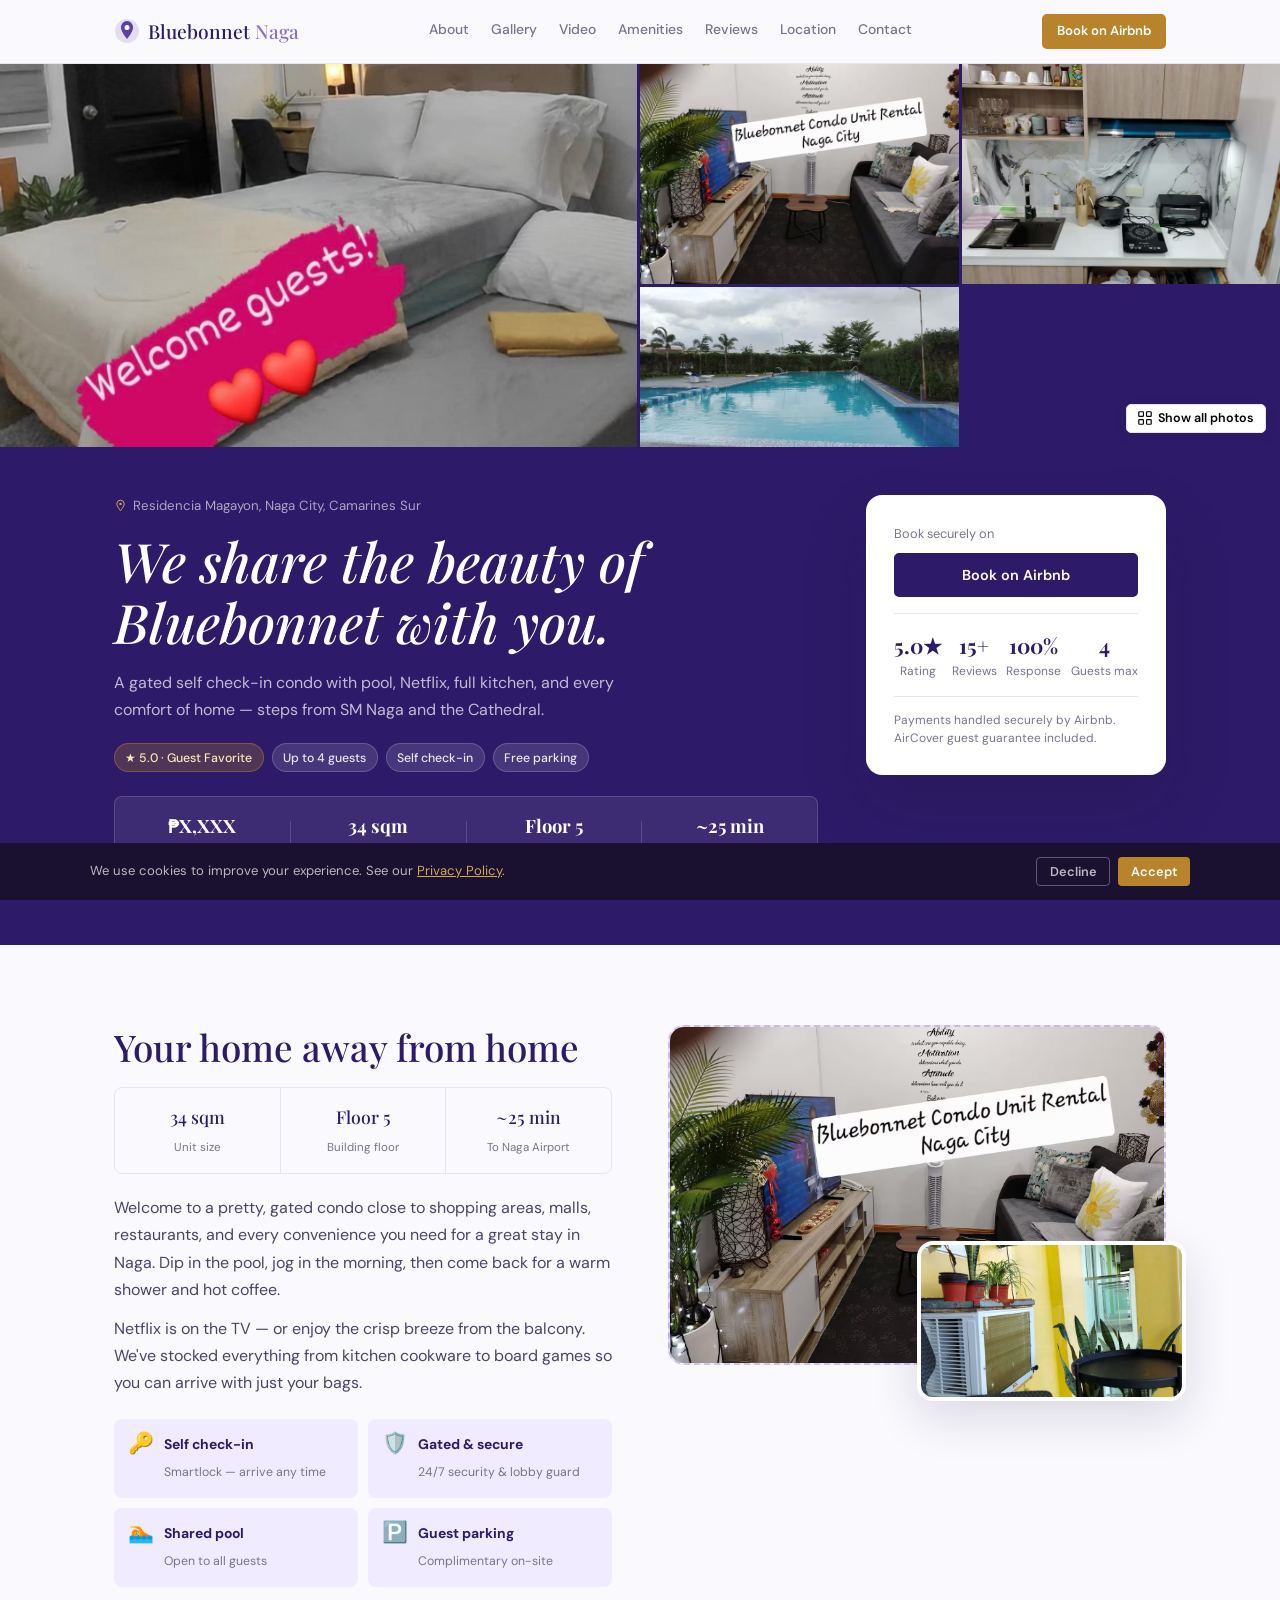
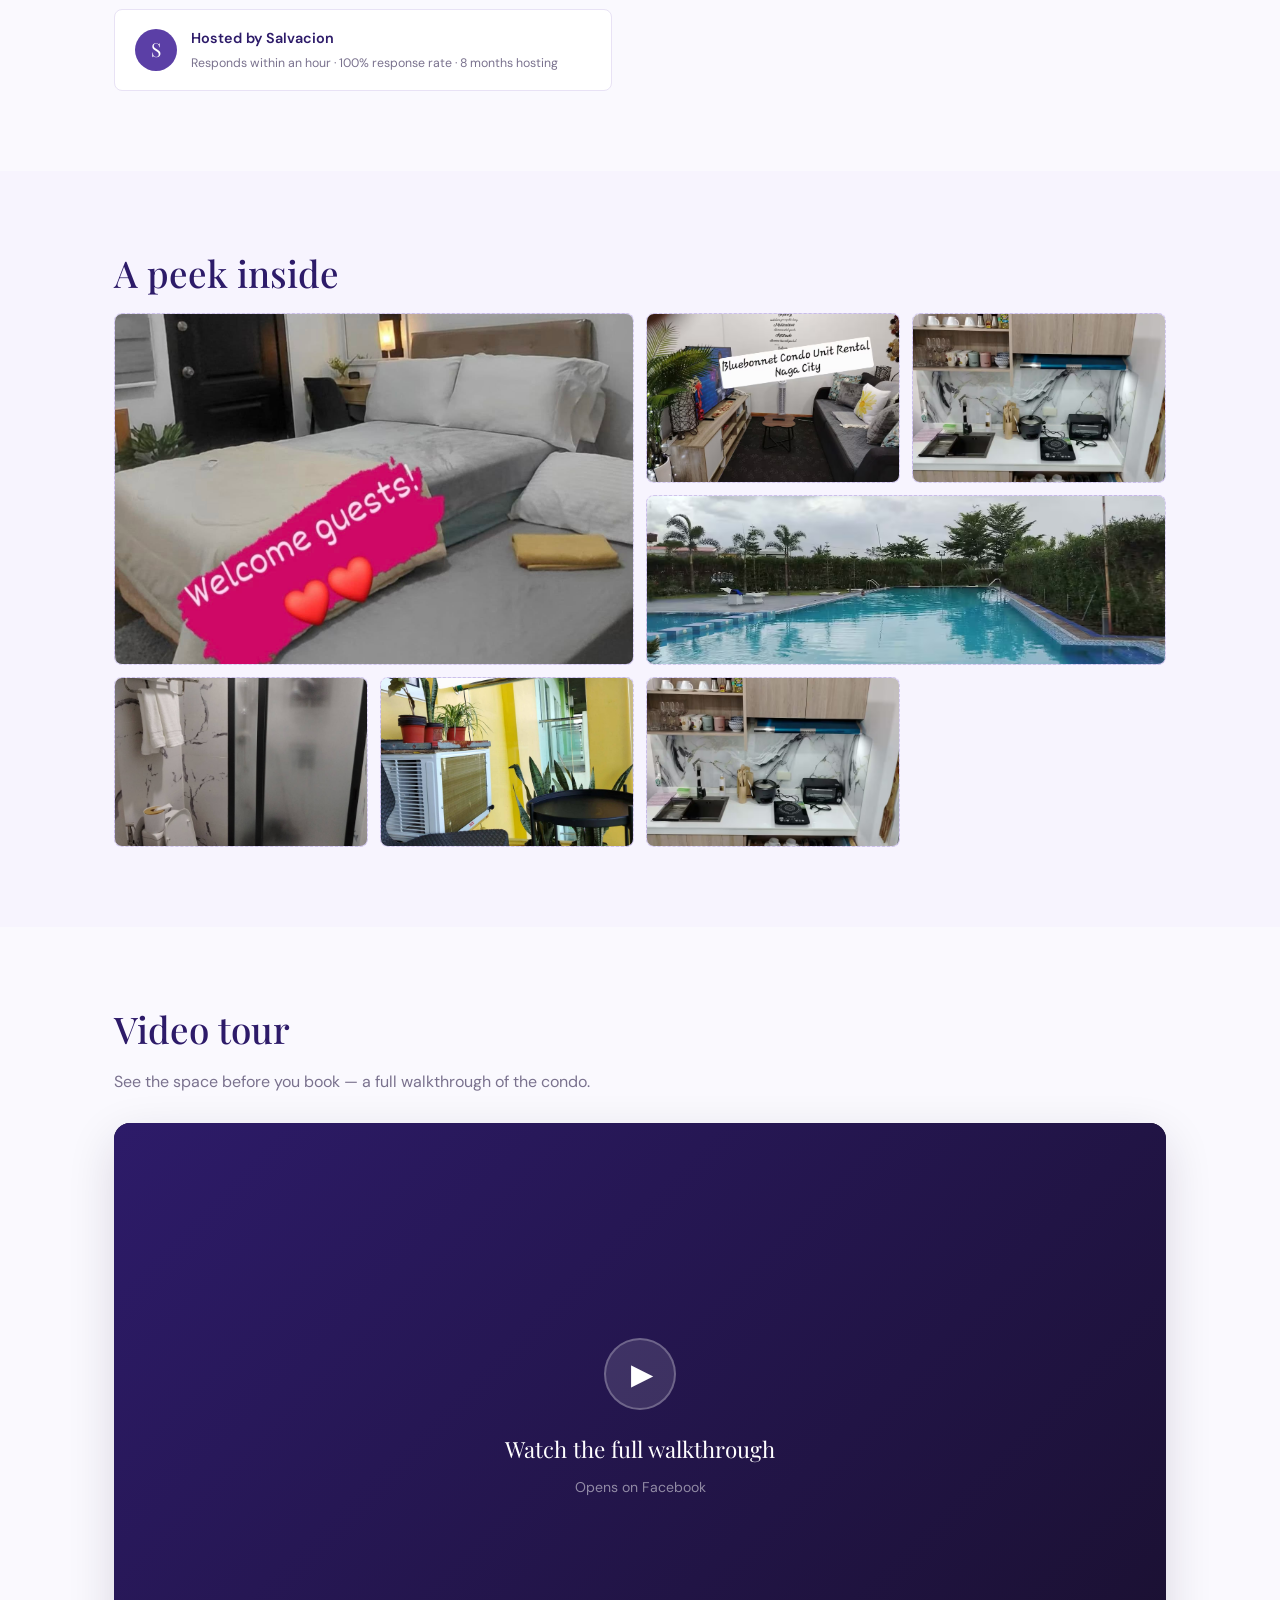
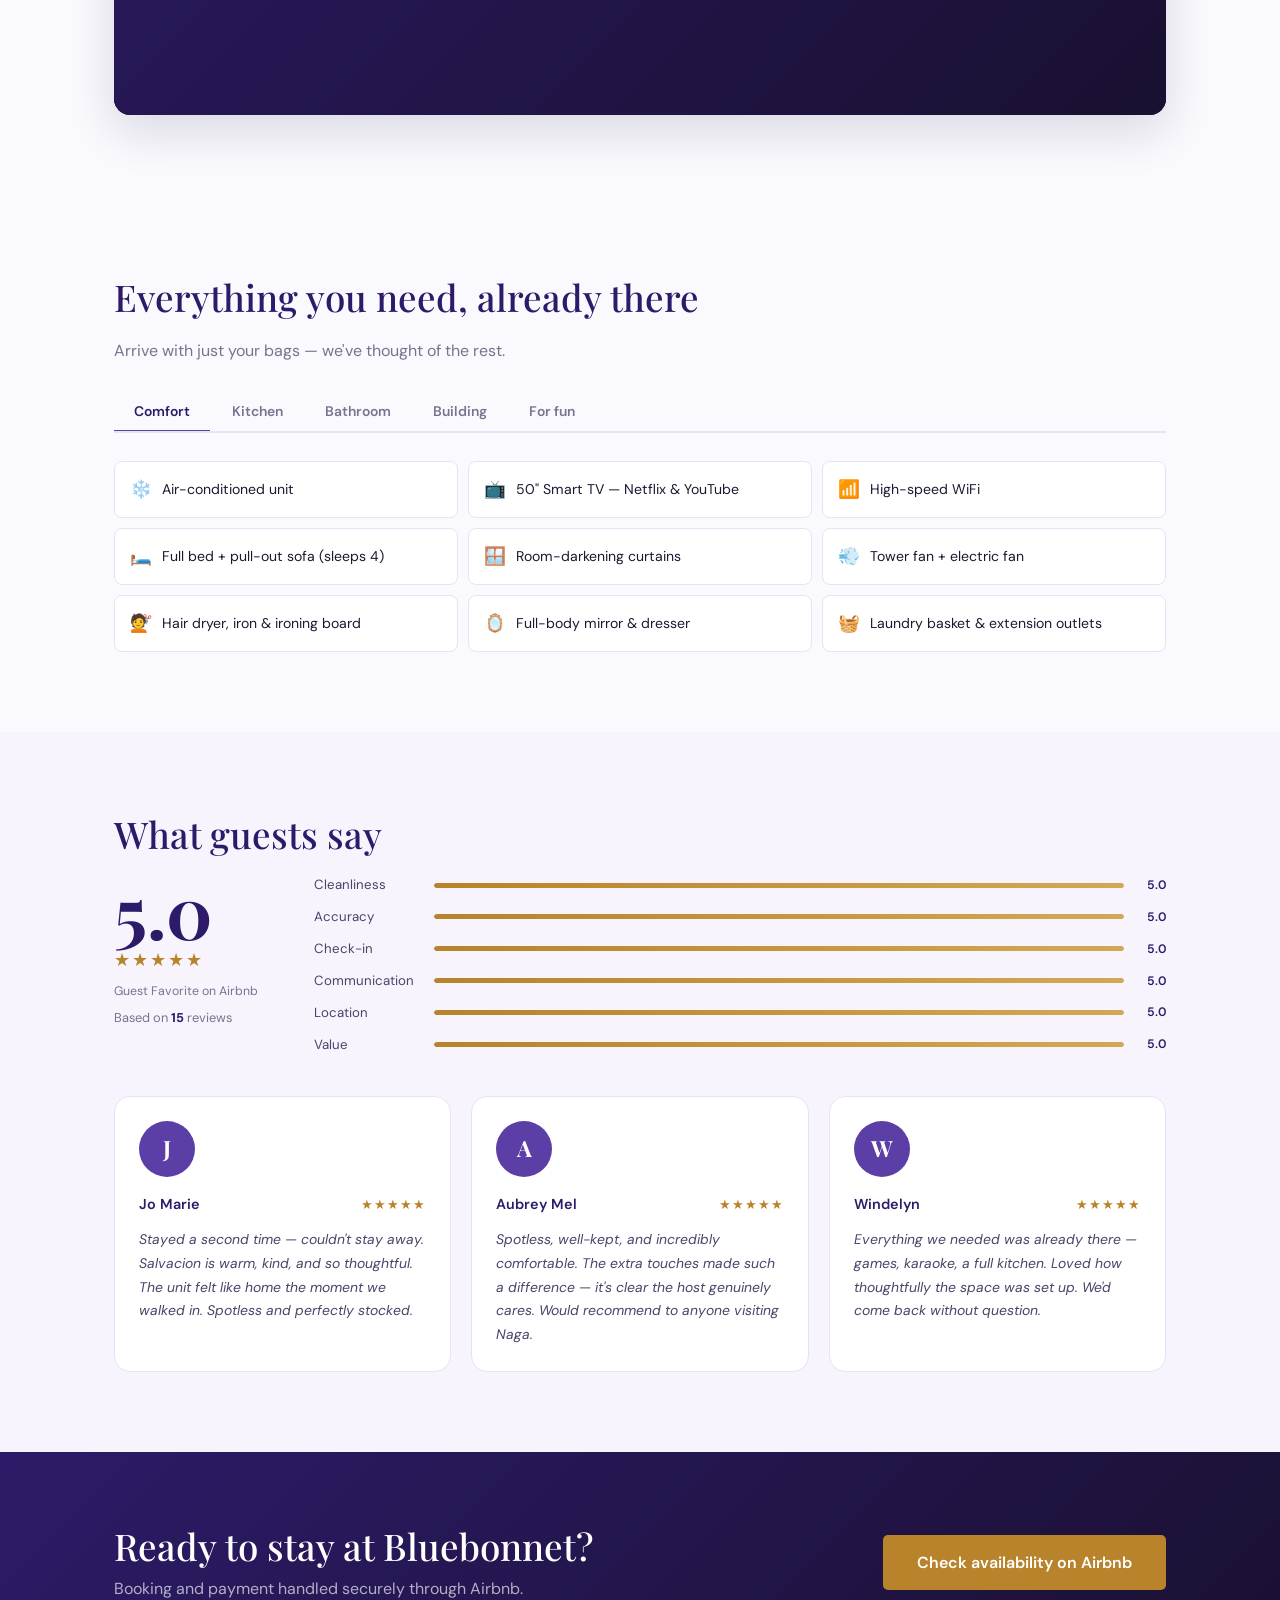
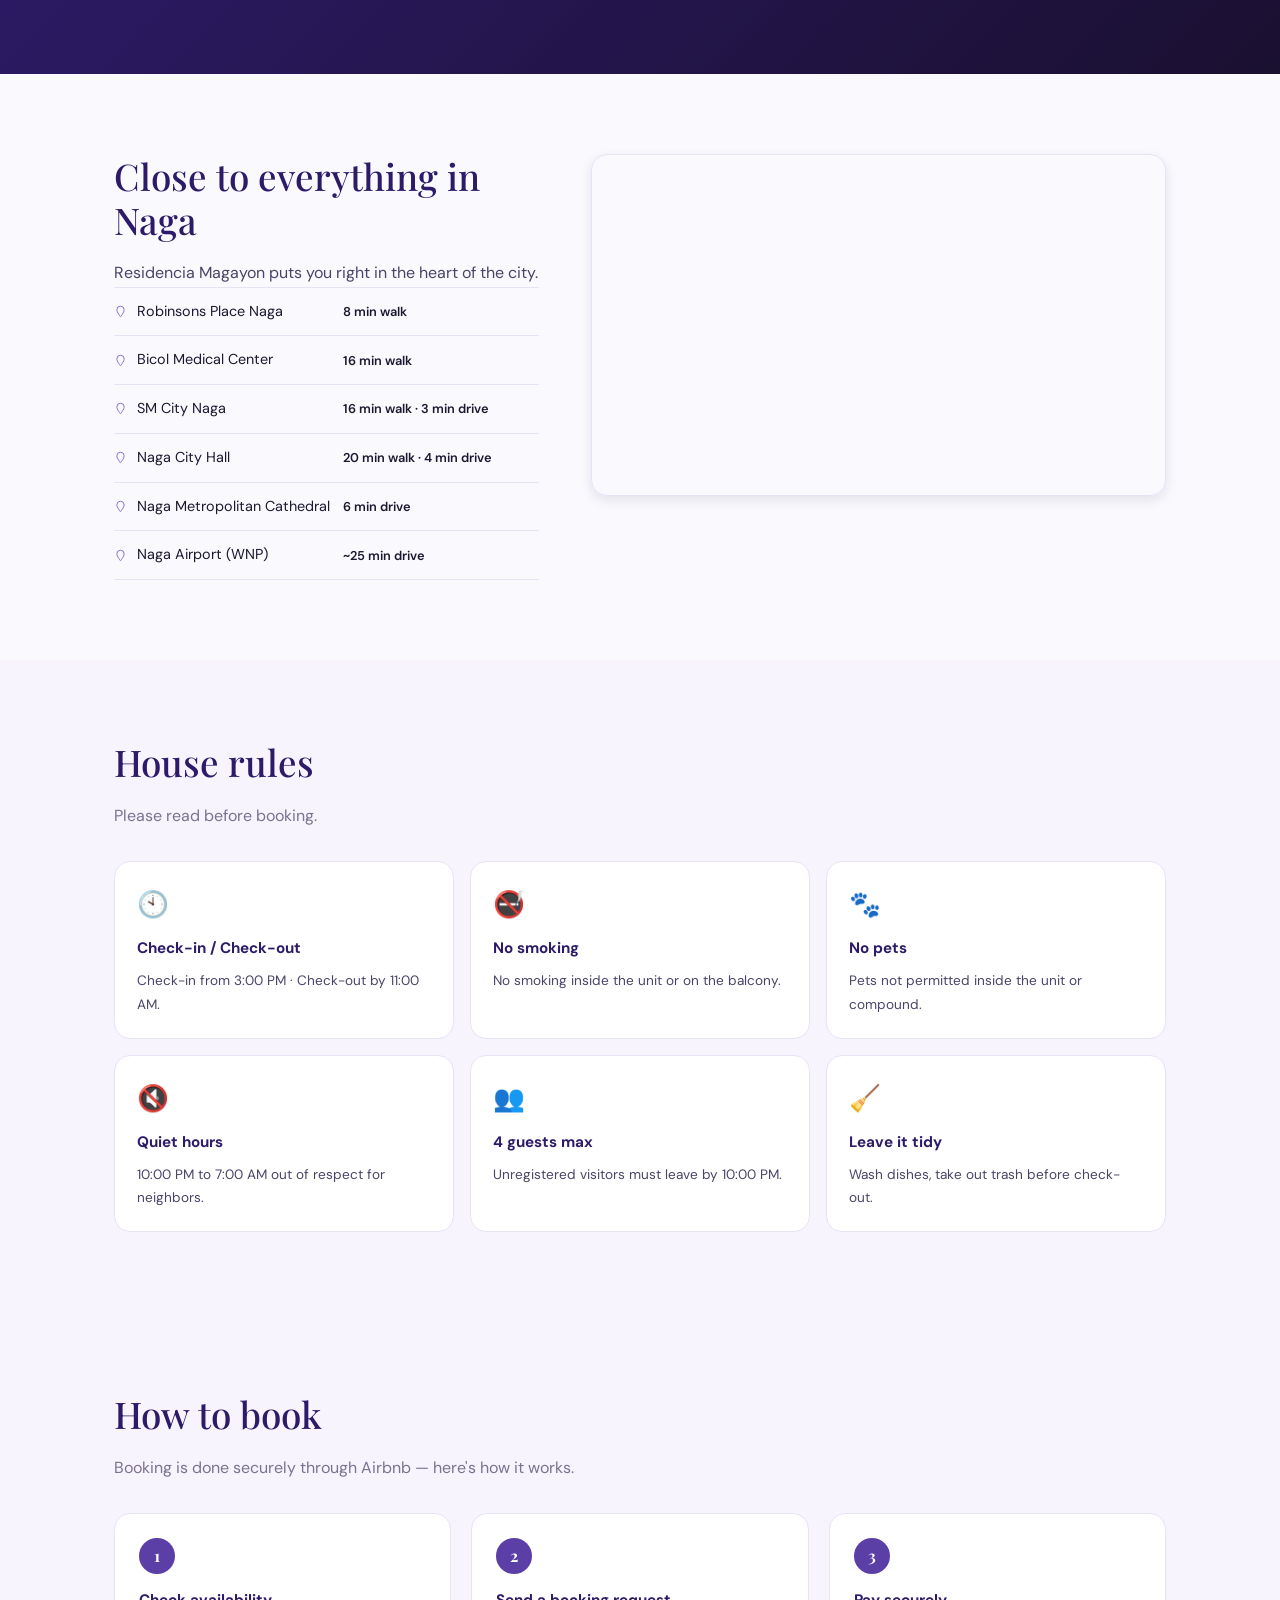
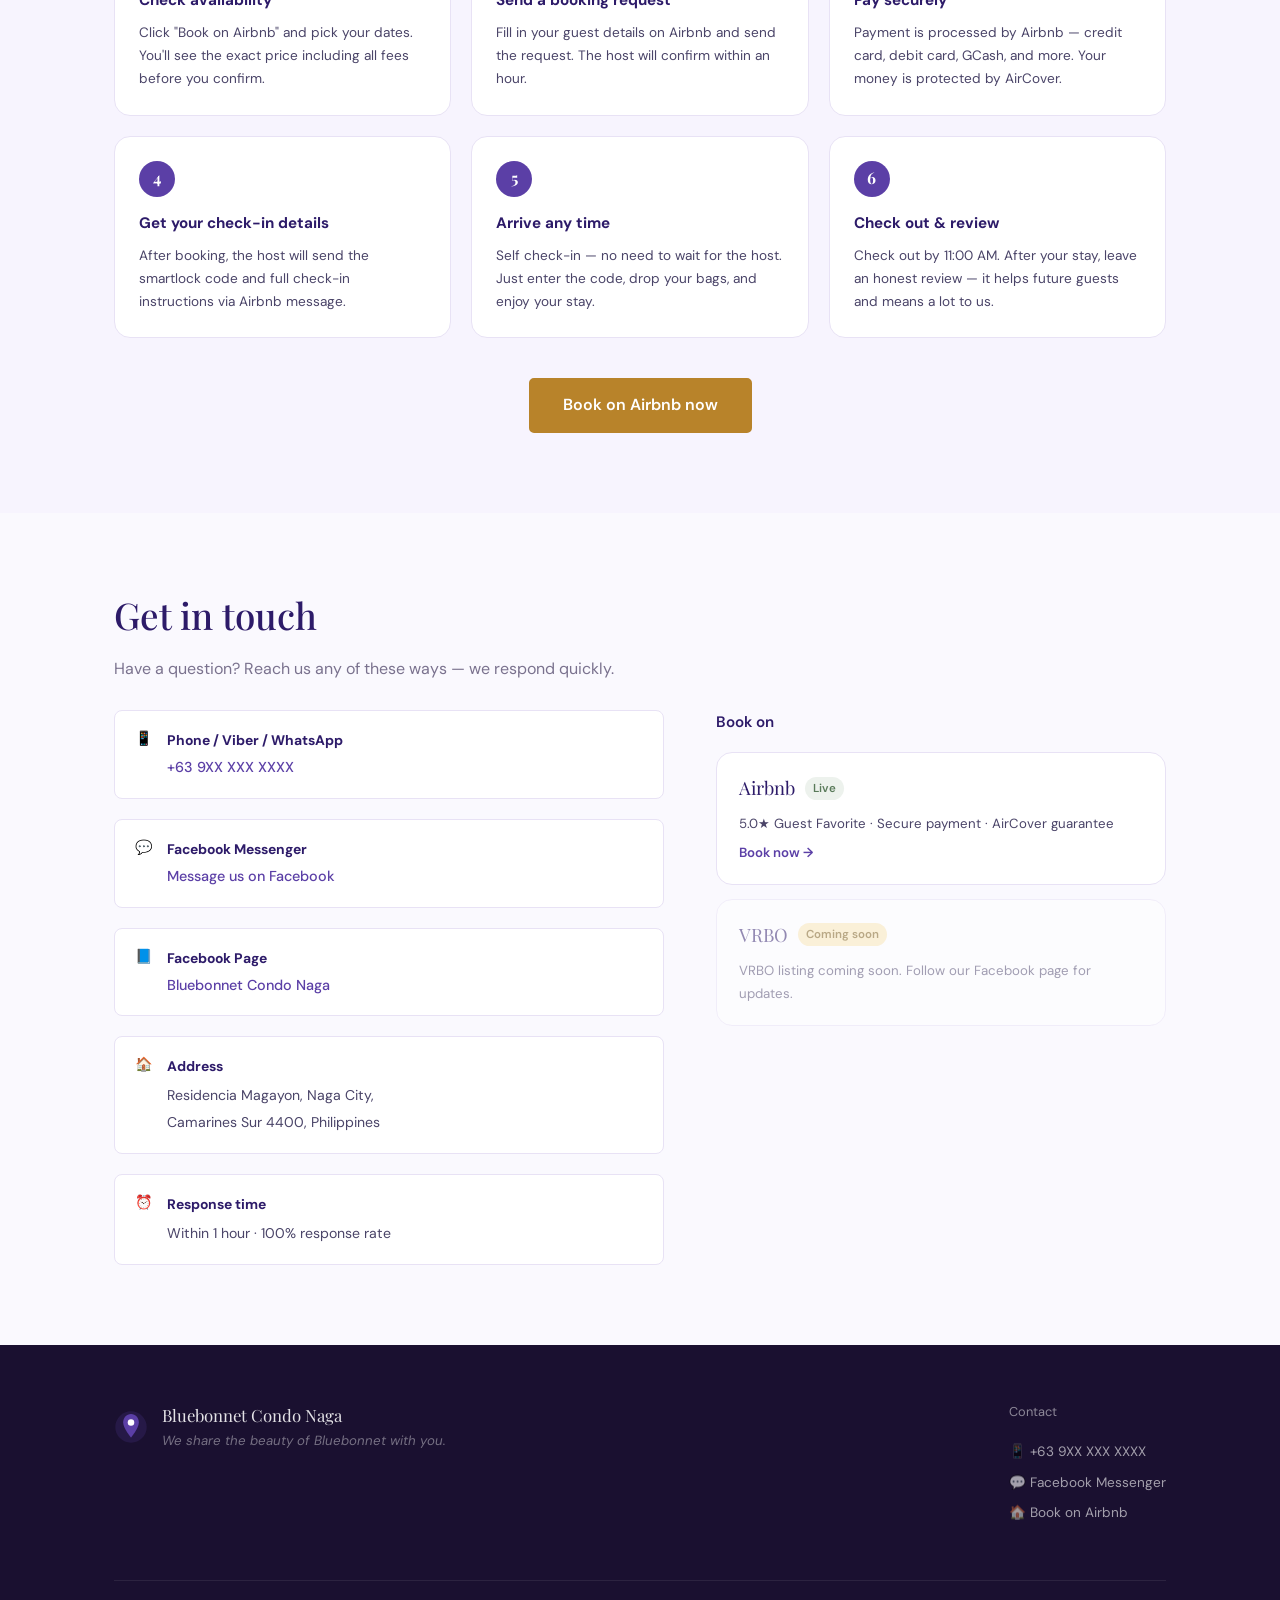
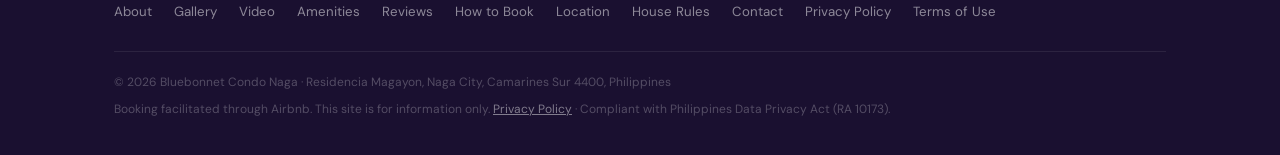
==== commit fbffc0c3: "add review stats system, update facts, video link, README" ====
--- a/index.html
+++ b/index.html
@@ -55,12 +55,6 @@
 
   <main id="top">
 
-    <!-- ══════════════════════════════════════
-         HERO — PHOTO STRIP
-         Photos pulled from Airbnb listing.
-         To use your own: add to images/ folder
-         and update PHOTOS in script.js
-    ══════════════════════════════════════ -->
     <section class="hero">
       <div class="photo-strip" id="photoStrip">
         <div class="cell" data-index="0"><div class="cell-empty"><span>🛏️</span><small>Bedroom</small></div></div>
@@ -89,27 +83,24 @@
               <span class="badge badge-white">Free parking</span>
             </div>
 
-            <!-- ══ FACTS STRIP ══════════════════════════════
-                 EDIT: change the values below to real numbers
-            ═════════════════════════════════════════════════ -->
             <div class="facts-strip">
               <div class="fact-item">
-                <strong>₱X,XXX</strong><!-- ← REPLACE: starting price per night e.g. ₱2,500 -->
+                <strong>₱X,XXX</strong>
                 <span>per night</span>
               </div>
               <div class="fact-divider"></div>
               <div class="fact-item">
-                <strong>XX sqm</strong><!-- ← REPLACE: unit size e.g. 32 sqm -->
+                <strong>34 sqm</strong>
                 <span>unit size</span>
               </div>
               <div class="fact-divider"></div>
               <div class="fact-item">
-                <strong>Floor X</strong><!-- ← REPLACE: floor number e.g. Floor 3 -->
+                <strong>Floor 5</strong>
                 <span>of building</span>
               </div>
               <div class="fact-divider"></div>
               <div class="fact-item">
-                <strong>~XX min</strong><!-- ← REPLACE: drive to airport e.g. ~15 min -->
+                <strong>~25 min</strong>
                 <span>to airport</span>
               </div>
             </div>
@@ -119,7 +110,7 @@
             <a class="btn btn-dark btn-full" href="https://www.airbnb.com/rooms/1572517148366114947" target="_blank" rel="noopener">Book on Airbnb</a>
             <div class="book-stats">
               <div class="bstat"><strong>5.0★</strong><span>Rating</span></div>
-              <div class="bstat"><strong>XX+</strong><span>Reviews</span></div><!-- ← REPLACE XX with total reviews -->
+              <div class="bstat"><strong data-review-count-plus>XX+</strong><span>Reviews</span></div>
               <div class="bstat"><strong>100%</strong><span>Response</span></div>
               <div class="bstat"><strong>4</strong><span>Guests max</span></div>
             </div>
@@ -129,20 +120,16 @@
       </div>
     </section>
 
-    <!-- ABOUT -->
     <section class="section" id="about">
       <div class="wrap about-grid">
         <div class="about-text">
           <h2>Your home away from home</h2>
 
-          <!-- ══ UNIT FACTS ═══════════════════════════════════
-               EDIT: replace each value with your real info
-          ═══════════════════════════════════════════════════ -->
           <div class="unit-facts">
-            <div class="uf-item"><span class="uf-val">XX sqm</span><span class="uf-label">Unit size</span></div><!-- ← REPLACE -->
-            <div class="uf-item"><span class="uf-val">Floor X</span><span class="uf-label">Building floor</span></div><!-- ← REPLACE -->
-            <div class="uf-item"><span class="uf-val">~XX min</span><span class="uf-label">To Naga Airport</span></div><!-- ← REPLACE -->
-            <div class="uf-item"><span class="uf-val">20XX</span><span class="uf-label">Building opened</span></div><!-- ← REPLACE or delete this item -->
+            <div class="uf-item"><span class="uf-val">34 sqm</span><span class="uf-label">Unit size</span></div>
+            <div class="uf-item"><span class="uf-val">Floor 5</span><span class="uf-label">Building floor</span></div>
+            <div class="uf-item"><span class="uf-val">~25 min</span><span class="uf-label">To Naga Airport</span></div>
+            <!-- Building opened year removed until confirmed -->
           </div>
 
           <p>Welcome to a pretty, gated condo close to shopping areas, malls, restaurants, and every convenience you need for a great stay in Naga. Dip in the pool, jog in the morning, then come back for a warm shower and hot coffee.</p>
@@ -162,15 +149,12 @@
           </div>
         </div>
         <div class="about-photos">
-          <!-- ══ Add src="images/living-room.jpg" ══ -->
           <div class="about-main cell" data-index="1"><div class="cell-empty"><span>🛋️</span><small>Living room</small></div></div>
-          <!-- ══ Add src="images/balcony.jpg" ══ -->
           <div class="about-side cell" data-index="5"><div class="cell-empty"><span>🌿</span></div></div>
         </div>
       </div>
     </section>
 
-    <!-- GALLERY -->
     <section class="section section-dark" id="gallery">
       <div class="wrap">
         <h2>A peek inside</h2>
@@ -186,27 +170,23 @@
       </div>
     </section>
 
-<!-- VIDEO TOUR -->
 <section class="section" id="video">
   <div class="wrap">
     <h2>Video tour</h2>
     <p class="section-sub">See the space before you book — a full walkthrough of the condo.</p>
 
-    <div class="video-wrap" id="videoWrap">
-      <iframe src="https://www.facebook.com/reel/1990886338165181"
-        width="267"
-        height="591"
-        style="border:none;overflow:hidden"
-        scrolling="no"
-        frameborder="0"
-        allowfullscreen="true"
-        allow="autoplay; clipboard-write; encrypted-media; picture-in-picture; web-share">
-      </iframe>
-    </div>
+    <a class="video-wrap" id="videoWrap" href="https://www.facebook.com/reel/1990886338165181" target="_blank" rel="noopener" style="display:block; text-decoration:none;">
+      <div class="video-placeholder">
+        <div class="vp-inner">
+          <div class="vp-icon">▶</div>
+          <p class="vp-title">Watch the full walkthrough</p>
+          <p class="vp-sub">Opens on Facebook</p>
+        </div>
+      </div>
+    </a>
   </div>
 </section>
 
-    <!-- AMENITIES -->
     <section class="section" id="amenities">
       <div class="wrap">
         <h2>Everything you need, already there</h2>
@@ -275,95 +255,57 @@
       </div>
     </section>
 
-    <!-- REVIEWS -->
     <section class="section section-dark" id="reviews">
       <div class="wrap">
         <h2>What guests say</h2>
         <div class="reviews-top">
           <div class="score-block">
-            <div class="score-big">5.0</div>
+            <div class="score-big" data-overall-rating>5.0</div>
             <div class="score-stars">★★★★★</div>
             <div class="score-label">Guest Favorite on Airbnb</div>
-            <!-- ← REPLACE XX with your total number of reviews -->
-            <div class="score-total">Based on <strong>XX reviews</strong></div>
+            <div class="score-total">Based on <strong data-review-count>XX</strong> reviews</div>
           </div>
           <div class="score-bars">
-            <div class="bar-row"><span>Cleanliness</span><div class="bar"><div class="bar-fill" style="width:100%"></div></div><span class="bar-val">5.0</span></div>
-            <div class="bar-row"><span>Accuracy</span><div class="bar"><div class="bar-fill" style="width:100%"></div></div><span class="bar-val">5.0</span></div>
-            <div class="bar-row"><span>Check-in</span><div class="bar"><div class="bar-fill" style="width:100%"></div></div><span class="bar-val">5.0</span></div>
-            <div class="bar-row"><span>Communication</span><div class="bar"><div class="bar-fill" style="width:100%"></div></div><span class="bar-val">5.0</span></div>
-            <div class="bar-row"><span>Location</span><div class="bar"><div class="bar-fill" style="width:100%"></div></div><span class="bar-val">5.0</span></div>
-            <div class="bar-row"><span>Value</span><div class="bar"><div class="bar-fill" style="width:100%"></div></div><span class="bar-val">5.0</span></div>
-          </div>
-        </div>
-
-        <!-- ══════════════════════════════════════════════════════
-             HOW TO EDIT REVIEWS:
-             - Change the name inside <div class="rc-name">
-             - Change the text inside <p class="rc-text">
-             - To add a photo: put image in images/ folder then
-               replace data-initials="X" with:
-               <img src="images/guest-name.jpg" alt="Guest name"/>
-             - To add more reviews: copy one full <article> block
-             - To remove a review: delete the full <article> block
-        ══════════════════════════════════════════════════════ -->
+            <div class="bar-row"><span>Cleanliness</span><div class="bar"><div class="bar-fill" data-cat-bar="cleanliness" style="width:100%"></div></div><span class="bar-val">5.0</span></div>
+            <div class="bar-row"><span>Accuracy</span><div class="bar"><div class="bar-fill" data-cat-bar="accuracy" style="width:100%"></div></div><span class="bar-val">5.0</span></div>
+            <div class="bar-row"><span>Check-in</span><div class="bar"><div class="bar-fill" data-cat-bar="checkin" style="width:100%"></div></div><span class="bar-val">5.0</span></div>
+            <div class="bar-row"><span>Communication</span><div class="bar"><div class="bar-fill" data-cat-bar="communication" style="width:100%"></div></div><span class="bar-val">5.0</span></div>
+            <div class="bar-row"><span>Location</span><div class="bar"><div class="bar-fill" data-cat-bar="location" style="width:100%"></div></div><span class="bar-val">5.0</span></div>
+            <div class="bar-row"><span>Value</span><div class="bar"><div class="bar-fill" data-cat-bar="value" style="width:100%"></div></div><span class="bar-val">5.0</span></div>
+          </div>
+        </div>
+
         <div class="reviews-grid">
-
-          <!-- REVIEW 1 — edit name, text, photo -->
           <article class="review-card">
-            <div class="review-photo" data-initials="J">
-              <!-- ADD PHOTO: <img src="images/review-jo-marie.jpg" alt="Jo Marie"/> -->
-            </div>
+            <div class="review-photo" data-initials="J"></div>
             <div class="rc-top">
-              <div class="rc-name">Jo Marie</div><!-- ← CHANGE NAME HERE -->
+              <div class="rc-name">Jo Marie</div>
               <div class="rc-stars">★★★★★</div>
             </div>
-            <p class="rc-text">Stayed a second time — couldn't stay away. Salvacion is warm, kind, and so thoughtful. The unit felt like home the moment we walked in. Spotless and perfectly stocked.</p><!-- ← CHANGE REVIEW TEXT HERE -->
+            <p class="rc-text">Stayed a second time — couldn't stay away. Salvacion is warm, kind, and so thoughtful. The unit felt like home the moment we walked in. Spotless and perfectly stocked.</p>
           </article>
 
-          <!-- REVIEW 2 — edit name, text, photo -->
           <article class="review-card">
-            <div class="review-photo" data-initials="A">
-              <!-- ADD PHOTO: <img src="images/review-aubrey.jpg" alt="Aubrey Mel"/> -->
-            </div>
+            <div class="review-photo" data-initials="A"></div>
             <div class="rc-top">
-              <div class="rc-name">Aubrey Mel</div><!-- ← CHANGE NAME HERE -->
+              <div class="rc-name">Aubrey Mel</div>
               <div class="rc-stars">★★★★★</div>
             </div>
-            <p class="rc-text">Spotless, well-kept, and incredibly comfortable. The extra touches made such a difference — it's clear the host genuinely cares. Would recommend to anyone visiting Naga.</p><!-- ← CHANGE REVIEW TEXT HERE -->
+            <p class="rc-text">Spotless, well-kept, and incredibly comfortable. The extra touches made such a difference — it's clear the host genuinely cares. Would recommend to anyone visiting Naga.</p>
           </article>
 
-          <!-- REVIEW 3 — edit name, text, photo -->
           <article class="review-card">
-            <div class="review-photo" data-initials="W">
-              <!-- ADD PHOTO: <img src="images/review-windelyn.jpg" alt="Windelyn"/> -->
-            </div>
+            <div class="review-photo" data-initials="W"></div>
             <div class="rc-top">
-              <div class="rc-name">Windelyn</div><!-- ← CHANGE NAME HERE -->
+              <div class="rc-name">Windelyn</div>
               <div class="rc-stars">★★★★★</div>
             </div>
-            <p class="rc-text">Everything we needed was already there — games, karaoke, a full kitchen. Loved how thoughtfully the space was set up. We'd come back without question.</p><!-- ← CHANGE REVIEW TEXT HERE -->
+            <p class="rc-text">Everything we needed was already there — games, karaoke, a full kitchen. Loved how thoughtfully the space was set up. We'd come back without question.</p>
           </article>
-
-          <!-- REVIEW 4 — copy this block to add more reviews -->
-          <!--
-          <article class="review-card">
-            <div class="review-photo" data-initials="X">
-              <img src="images/review-name.jpg" alt="Guest Name"/>
-            </div>
-            <div class="rc-top">
-              <div class="rc-name">Guest Name</div>
-              <div class="rc-stars">★★★★★</div>
-            </div>
-            <p class="rc-text">Your review text here.</p>
-          </article>
-          -->
-
-        </div>
-      </div>
-    </section>
-
-    <!-- CTA BAND -->
+        </div>
+      </div>
+    </section>
+
     <section class="cta-band">
       <div class="wrap cta-in">
         <div>
@@ -374,29 +316,26 @@
       </div>
     </section>
 
-    <!-- LOCATION -->
     <section class="section" id="location">
       <div class="wrap location-grid">
         <div>
           <h2>Close to everything in Naga</h2>
           <p>Residencia Magayon puts you right in the heart of the city.</p>
           <ul class="dist-list">
-            <li><svg width="13" height="13" viewBox="0 0 16 16" fill="none"><path d="M8 1.5A4.5 4.5 0 0 1 12.5 6c0 3-4.5 8.5-4.5 8.5S3.5 9 3.5 6A4.5 4.5 0 0 1 8 1.5z" stroke="currentColor" stroke-width="1.2"/></svg><span>Naga Metropolitan Cathedral</span><span class="dt">5 min walk</span></li>
-            <li><svg width="13" height="13" viewBox="0 0 16 16" fill="none"><path d="M8 1.5A4.5 4.5 0 0 1 12.5 6c0 3-4.5 8.5-4.5 8.5S3.5 9 3.5 6A4.5 4.5 0 0 1 8 1.5z" stroke="currentColor" stroke-width="1.2"/></svg><span>SM City Naga</span><span class="dt">7 min walk</span></li>
-            <li><svg width="13" height="13" viewBox="0 0 16 16" fill="none"><path d="M8 1.5A4.5 4.5 0 0 1 12.5 6c0 3-4.5 8.5-4.5 8.5S3.5 9 3.5 6A4.5 4.5 0 0 1 8 1.5z" stroke="currentColor" stroke-width="1.2"/></svg><span>Robinsons Place Naga</span><span class="dt">16 min walk</span></li>
+            <li><svg width="13" height="13" viewBox="0 0 16 16" fill="none"><path d="M8 1.5A4.5 4.5 0 0 1 12.5 6c0 3-4.5 8.5-4.5 8.5S3.5 9 3.5 6A4.5 4.5 0 0 1 8 1.5z" stroke="currentColor" stroke-width="1.2"/></svg><span>Robinsons Place Naga</span><span class="dt">8 min walk</span></li>
             <li><svg width="13" height="13" viewBox="0 0 16 16" fill="none"><path d="M8 1.5A4.5 4.5 0 0 1 12.5 6c0 3-4.5 8.5-4.5 8.5S3.5 9 3.5 6A4.5 4.5 0 0 1 8 1.5z" stroke="currentColor" stroke-width="1.2"/></svg><span>Bicol Medical Center</span><span class="dt">16 min walk</span></li>
-            <li><svg width="13" height="13" viewBox="0 0 16 16" fill="none"><path d="M8 1.5A4.5 4.5 0 0 1 12.5 6c0 3-4.5 8.5-4.5 8.5S3.5 9 3.5 6A4.5 4.5 0 0 1 8 1.5z" stroke="currentColor" stroke-width="1.2"/></svg><span>Naga City Hall</span><span class="dt">10 min walk</span></li>
-            <!-- ← REPLACE XX with actual drive time to airport -->
-            <li><svg width="13" height="13" viewBox="0 0 16 16" fill="none"><path d="M8 1.5A4.5 4.5 0 0 1 12.5 6c0 3-4.5 8.5-4.5 8.5S3.5 9 3.5 6A4.5 4.5 0 0 1 8 1.5z" stroke="currentColor" stroke-width="1.2"/></svg><span>Naga Airport (BCD)</span><span class="dt">~XX min drive</span></li>
+            <li><svg width="13" height="13" viewBox="0 0 16 16" fill="none"><path d="M8 1.5A4.5 4.5 0 0 1 12.5 6c0 3-4.5 8.5-4.5 8.5S3.5 9 3.5 6A4.5 4.5 0 0 1 8 1.5z" stroke="currentColor" stroke-width="1.2"/></svg><span>SM City Naga</span><span class="dt">16 min walk · 3 min drive</span></li>
+            <li><svg width="13" height="13" viewBox="0 0 16 16" fill="none"><path d="M8 1.5A4.5 4.5 0 0 1 12.5 6c0 3-4.5 8.5-4.5 8.5S3.5 9 3.5 6A4.5 4.5 0 0 1 8 1.5z" stroke="currentColor" stroke-width="1.2"/></svg><span>Naga City Hall</span><span class="dt">20 min walk · 4 min drive</span></li>
+            <li><svg width="13" height="13" viewBox="0 0 16 16" fill="none"><path d="M8 1.5A4.5 4.5 0 0 1 12.5 6c0 3-4.5 8.5-4.5 8.5S3.5 9 3.5 6A4.5 4.5 0 0 1 8 1.5z" stroke="currentColor" stroke-width="1.2"/></svg><span>Naga Metropolitan Cathedral</span><span class="dt">6 min drive</span></li>
+            <li><svg width="13" height="13" viewBox="0 0 16 16" fill="none"><path d="M8 1.5A4.5 4.5 0 0 1 12.5 6c0 3-4.5 8.5-4.5 8.5S3.5 9 3.5 6A4.5 4.5 0 0 1 8 1.5z" stroke="currentColor" stroke-width="1.2"/></svg><span>Naga Airport (WNP)</span><span class="dt">~25 min drive</span></li>
           </ul>
         </div>
         <div class="map-wrap">
-          <iframe title="Bluebonnet Condo Naga location" src="https://www.google.com/maps?q=13.6157,123.1924&z=15&output=embed" loading="lazy" referrerpolicy="no-referrer-when-downgrade" allowfullscreen></iframe>
-        </div>
-      </div>
-    </section>
-
-    <!-- HOUSE RULES -->
+          <iframe title="Bluebonnet Condo Naga location" src="https://www.google.com/maps?q=Residencia+Magayon,13.6151483,123.1970675&z=17&output=embed" loading="lazy" referrerpolicy="no-referrer-when-downgrade" allowfullscreen></iframe>
+        </div>
+      </div>
+    </section>
+
     <section class="section section-dark" id="rules">
       <div class="wrap">
         <h2>House rules</h2>
@@ -412,7 +351,6 @@
       </div>
     </section>
 
-    <!-- HOW TO BOOK -->
     <section class="section section-dark" id="how-to-book">
       <div class="wrap">
         <h2>How to book</h2>
@@ -455,25 +393,18 @@
       </div>
     </section>
 
-    <!-- CONTACT -->
     <section class="section" id="contact">
       <div class="wrap">
         <h2>Get in touch</h2>
         <p class="section-sub">Have a question? Reach us any of these ways — we respond quickly.</p>
 
         <div class="contact-grid">
-
-          <!-- ══════════════════════════════════════
-               EDIT YOUR CONTACT INFO HERE
-               Just change the text/links below
-          ══════════════════════════════════════ -->
           <div class="contact-info">
 
             <div class="cinfo-item">
               <span class="cinfo-icon">📱</span>
               <div>
                 <strong>Phone / Viber / WhatsApp</strong>
-                <!-- REPLACE: change the number below (both the href and the visible text) -->
                 <a href="tel:+639XXXXXXXXX">+63 9XX XXX XXXX</a>
               </div>
             </div>
@@ -512,7 +443,6 @@
 
           </div>
 
-          <!-- Booking platforms -->
           <div>
             <p style="font-weight:600; color:#2D1B69; margin-bottom:16px; font-size:.95rem;">Book on</p>
             <div class="platform-cards">
@@ -534,7 +464,6 @@
 
   </main>
 
-  <!-- FOOTER -->
   <footer class="footer">
     <div class="wrap footer-in">
 
@@ -551,10 +480,8 @@
           </div>
         </div>
 
-        <!-- ══ FOOTER QUICK CONTACT — edit phone/links here ══ -->
         <div class="footer-contact">
           <p style="color:rgba(255,255,255,.5); font-size:.8rem; margin-bottom:10px; max-width:none;">Contact</p>
-          <!-- REPLACE: your phone number -->
           <a href="tel:+639XXXXXXXXX" class="f-contact-link">📱 +63 9XX XXX XXXX</a>
           <a href="https://www.facebook.com/profile.php?id=61584902198196" target="_blank" rel="noopener" class="f-contact-link">💬 Facebook Messenger</a>
           <a href="https://www.airbnb.com/rooms/1572517148366114947" target="_blank" rel="noopener" class="f-contact-link">🏠 Book on Airbnb</a>
@@ -583,7 +510,6 @@
     </div>
   </footer>
 
-  <!-- LIGHTBOX -->
   <div class="lightbox hidden" id="lightbox" role="dialog" aria-modal="true" aria-label="Photo viewer">
     <button class="lb-close" id="lbClose" aria-label="Close">✕</button>
     <button class="lb-prev" id="lbPrev" aria-label="Previous">‹</button>
--- a/style.css
+++ b/style.css
@@ -2,7 +2,6 @@
    BLUEBONNET CONDO NAGA — styles.css
    ========================================================= */
 
-/* ── TOKENS ── */
 :root {
   --plum:    #2D1B69;
   --violet:  #5B3FA6;
@@ -32,7 +31,6 @@
   --shx:     0 32px 64px rgba(26,16,48,.18);
 }
 
-/* ── RESET ── */
 *, *::before, *::after { box-sizing: border-box; margin: 0; padding: 0; }
 html { scroll-behavior: smooth; scroll-padding-top: 64px; -webkit-text-size-adjust: 100%; }
 body { font-family: var(--sans); color: var(--ink); background: var(--bg); line-height: 1.65; -webkit-font-smoothing: antialiased; overflow-x: hidden; }
@@ -41,18 +39,15 @@
 ul   { list-style: none; }
 p    { max-width: 62ch; color: var(--inkm); line-height: 1.7; }
 
-/* ── LAYOUT ── */
 .wrap          { max-width: var(--wrap); margin-inline: auto; padding-inline: 24px; }
 .section       { padding-block: 80px; }
 .section-dark  { background: var(--bgdark); }
 .section-sub   { color: var(--inkl); margin-bottom: 28px; max-width: 50ch; }
 
-/* ── TYPE ── */
 h1 { font-family: var(--serif); font-size: clamp(2rem, 4.5vw, 3.4rem); font-weight: 500; line-height: 1.12; color: var(--plum); }
 h2 { font-family: var(--serif); font-size: clamp(1.6rem, 3vw, 2.3rem); font-weight: 500; line-height: 1.18; color: var(--plum); margin-bottom: .5em; }
 h3 { font-size: 1.05rem; font-weight: 600; color: var(--plum); }
 
-/* ── BUTTONS ── */
 .btn {
   display: inline-flex; align-items: center; gap: 6px;
   padding: .7em 1.5em; border-radius: 5px;
@@ -72,7 +67,6 @@
 .btn-lg          { padding: .9em 2em; font-size: 1rem; }
 .btn-full        { width: 100%; justify-content: center; }
 
-/* ── COOKIE ── */
 .cookie { position: fixed; bottom: 0; left: 0; right: 0; z-index: 500; background: var(--night); padding: 14px 24px; transform: translateY(100%); transition: transform .3s; }
 .cookie.show { transform: translateY(0); }
 .cookie-in { max-width: var(--wrap); margin-inline: auto; display: flex; align-items: center; justify-content: space-between; gap: 16px; flex-wrap: wrap; }
@@ -82,7 +76,6 @@
 .ck-yes { background: var(--gold); border: none; color: var(--white); padding: .4em 1em; border-radius: 4px; font-size: .8rem; font-weight: 600; cursor: pointer; font-family: inherit; }
 .ck-no  { background: transparent; border: 1px solid rgba(255,255,255,.3); color: rgba(255,255,255,.7); padding: .4em 1em; border-radius: 4px; font-size: .8rem; font-weight: 600; cursor: pointer; font-family: inherit; }
 
-/* ── NAV ── */
 .nav { position: sticky; top: 0; z-index: 100; height: 64px; background: rgba(250,249,254,.93); backdrop-filter: blur(12px); border-bottom: 1px solid var(--rule); transition: box-shadow .2s; }
 .nav.scrolled { box-shadow: var(--sh); }
 .nav-in { display: flex; align-items: center; justify-content: space-between; height: 100%; gap: 20px; }
@@ -98,14 +91,12 @@
 .hamburger.open span:nth-child(2) { opacity: 0; }
 .hamburger.open span:nth-child(3) { transform: rotate(-45deg) translate(5px,-5px); }
 
-/* ── PHOTO CELLS (reused across sections) ── */
 .cell { overflow: hidden; position: relative; cursor: pointer; }
 .cell img { position: absolute; inset: 0; width: 100%; height: 100%; object-fit: cover; transition: transform .25s; }
 .cell:hover img { transform: scale(1.04); }
 .cell-empty { position: absolute; inset: 0; display: flex; flex-direction: column; align-items: center; justify-content: center; gap: 6px; color: rgba(255,255,255,.3); font-size: .78rem; }
 .cell-empty span { font-size: 2rem; }
 
-/* ── HERO ── */
 .hero { background: var(--plum); }
 .photo-strip { display: grid; grid-template-columns: 2fr 1fr 1fr; grid-template-rows: 220px 160px; gap: 3px; position: relative; }
 .photo-strip .cell { background: linear-gradient(145deg, #3a2480, #1A1030); }
@@ -122,7 +113,6 @@
 .badge-gold  { background: rgba(184,131,42,.25); border: 1px solid rgba(184,131,42,.45); color: var(--goldglow); }
 .badge-white { background: rgba(255,255,255,.12); border: 1px solid rgba(255,255,255,.18); color: rgba(255,255,255,.88); }
 
-/* Booking card */
 .book-card { background: var(--white); border-radius: var(--rr); padding: 28px; box-shadow: var(--shx); }
 .book-label { font-size: .8rem; color: var(--inkl); margin-bottom: 8px; max-width: none; }
 .btn-dark { margin-bottom: 16px; }
@@ -131,7 +121,6 @@
 .bstat span   { display: block; font-size: .75rem; color: var(--inkl); text-align: center; }
 .book-note { font-size: .75rem; color: var(--inkl); max-width: none; margin: 0; line-height: 1.5; }
 
-/* ── ABOUT ── */
 .about-grid { display: grid; grid-template-columns: 1fr 1fr; gap: 56px; align-items: start; }
 .about-text > p { margin-bottom: 12px; }
 .about-feats { display: grid; grid-template-columns: 1fr 1fr; gap: 10px; margin: 22px 0; }
@@ -144,14 +133,12 @@
 .host-name { font-weight: 600; font-size: .9rem; color: var(--plum); margin-bottom: 2px; }
 .host-meta { font-size: .77rem; color: var(--inkl); max-width: none; margin: 0; }
 
-/* About photo stack */
 .about-photos { position: relative; padding-bottom: 36px; }
 .about-main { border-radius: var(--rr); min-height: 340px; background: linear-gradient(140deg, var(--vtint), #e4d9ff); border: 2px dashed rgba(91,63,166,.22); }
 .about-main .cell-empty { color: var(--violet); opacity: .5; }
 .about-side { position: absolute; bottom: 0; right: -20px; width: 54%; min-height: 160px; border: 4px solid var(--white); border-radius: var(--rr); box-shadow: var(--shl); background: linear-gradient(135deg, #c8d9c8, var(--sagel)); }
 .about-side .cell-empty { color: var(--sage); opacity: .5; }
 
-/* ── GALLERY ── */
 .gallery-grid { display: grid; grid-template-columns: repeat(4, 1fr); grid-auto-rows: 170px; gap: 12px; }
 .g-cell { border-radius: var(--r); background: linear-gradient(140deg, var(--vtint), #ddd4f5); border: 1.5px dashed rgba(91,63,166,.18); transition: transform .15s, box-shadow .15s; }
 .g-cell:hover { transform: scale(1.02); box-shadow: var(--shl); }
@@ -159,7 +146,6 @@
 .g-cell.big  { grid-column: span 2; grid-row: span 2; }
 .g-cell.wide { grid-column: span 2; }
 
-/* ── VIDEO ── */
 .video-wrap {
   position: relative;
   width: 100%;
@@ -218,7 +204,6 @@
   margin: 0;
 }
 
-/* ── FACTS STRIP (hero) ── */
 .facts-strip {
   display: flex;
   align-items: center;
@@ -254,7 +239,6 @@
   flex-shrink: 0;
 }
 
-/* ── UNIT FACTS (about) ── */
 .unit-facts {
   display: flex;
   gap: 0;
@@ -285,7 +269,6 @@
   color: var(--inkl);
 }
 
-/* ── SCORE TOTAL (reviews) ── */
 .score-total {
   font-size: .8rem;
   color: var(--inkl);
@@ -295,14 +278,12 @@
   color: var(--plum);
 }
 
-/* ── HOW TO BOOK STEPS ── */
 .steps-grid { display: grid; grid-template-columns: repeat(3, 1fr); gap: 20px; margin-top: 32px; }
 .step-card  { background: var(--white); border-radius: var(--rr); padding: 24px; border: 1px solid var(--rule); position: relative; }
 .step-num   { width: 36px; height: 36px; border-radius: 50%; background: var(--violet); color: var(--white); display: flex; align-items: center; justify-content: center; font-family: var(--serif); font-weight: 700; font-size: 1rem; margin-bottom: 14px; }
 .step-card strong { display: block; font-size: .95rem; color: var(--plum); margin-bottom: 8px; }
 .step-card p { font-size: .85rem; max-width: none; margin: 0; }
 
-/* ── CONTACT INFO LIST ── */
 .contact-info  { display: grid; gap: 20px; }
 .cinfo-item    { display: flex; align-items: flex-start; gap: 14px; padding: 18px 20px; background: var(--white); border: 1px solid var(--rule); border-radius: var(--r); }
 .cinfo-icon    { font-size: 1.4rem; flex-shrink: 0; line-height: 1; margin-top: 2px; }
@@ -311,16 +292,13 @@
 .cinfo-item a:hover { text-decoration: underline; }
 .cinfo-item span { font-size: .88rem; color: var(--inkm); }
 
-/* ── FOOTER TOP ROW ── */
 .footer-top { display: flex; justify-content: space-between; align-items: flex-start; gap: 40px; flex-wrap: wrap; margin-bottom: 28px; }
 .footer-contact { display: flex; flex-direction: column; gap: 8px; }
 .f-contact-link { font-size: .85rem; color: rgba(255,255,255,.6); transition: color .15s; text-decoration: none; }
 .f-contact-link:hover { color: var(--white); }
 
-/* ── CONTACT GRID (wider for info + platforms) ── */
 .contact-grid { display: grid; grid-template-columns: 1.1fr .9fr; gap: 52px; }
 
-/* ── AMENITY TABS ── */
 .tab-bar { display: flex; gap: 2px; border-bottom: 2px solid var(--rule); overflow-x: auto; scrollbar-width: none; }
 .tab-bar::-webkit-scrollbar { display: none; }
 .tab-btn { background: none; border: none; border-bottom: 3px solid transparent; margin-bottom: -2px; padding: 10px 20px; font-size: .87rem; font-weight: 600; color: var(--inkl); cursor: pointer; white-space: nowrap; font-family: inherit; transition: color .15s, border-color .15s; }
@@ -333,7 +311,6 @@
 .a-item:hover { border-color: var(--vlight); }
 .a-item > span { font-size: 1.1rem; flex-shrink: 0; }
 
-/* ── REVIEWS ── */
 .reviews-top { display: flex; gap: 56px; align-items: flex-start; margin-bottom: 40px; flex-wrap: wrap; }
 .score-big   { font-family: var(--serif); font-size: 4.5rem; font-weight: 700; color: var(--plum); line-height: 1; }
 .score-stars { color: var(--gold); font-size: 1.1rem; letter-spacing: 2px; }
@@ -348,7 +325,6 @@
 .review-card  { background: var(--white); border-radius: var(--rr); padding: 24px; border: 1px solid var(--rule); transition: box-shadow .2s; }
 .review-card:hover { box-shadow: var(--sh); }
 
-/* Review photo — shows guest photo or initial fallback */
 .review-photo {
   width: 56px; height: 56px; border-radius: 50%;
   margin-bottom: 16px; overflow: hidden;
@@ -366,13 +342,11 @@
 .rc-stars { color: var(--gold); font-size: .82rem; letter-spacing: 1px; }
 .rc-text  { font-size: .87rem; color: var(--inkm); line-height: 1.7; font-style: italic; max-width: none; margin: 0; }
 
-/* ── CTA BAND ── */
 .cta-band { background: linear-gradient(135deg, var(--plum), #1A1030); padding: 72px 0; }
 .cta-in   { display: flex; justify-content: space-between; align-items: center; gap: 32px; flex-wrap: wrap; }
 .cta-band h2 { color: var(--white); margin-bottom: 8px; }
 .cta-band p  { color: rgba(255,255,255,.65); margin: 0; max-width: 48ch; }
 
-/* ── LOCATION ── */
 .location-grid { display: grid; grid-template-columns: .85fr 1.15fr; gap: 52px; align-items: start; }
 .dist-list li  { display: flex; align-items: center; gap: 10px; padding: 12px 0; border-bottom: 1px solid var(--rule); font-size: .9rem; }
 .dist-list li:first-child { border-top: 1px solid var(--rule); }
@@ -382,15 +356,12 @@
 .map-wrap { border-radius: var(--rr); overflow: hidden; border: 1px solid var(--rule); box-shadow: var(--sh); }
 .map-wrap iframe { width: 100%; height: 340px; border: 0; display: block; }
 
-/* ── HOUSE RULES ── */
 .rules-grid { display: grid; grid-template-columns: repeat(3, 1fr); gap: 16px; margin-top: 32px; }
 .rule-card  { padding: 22px; background: var(--white); border-radius: var(--rr); border: 1px solid var(--rule); }
 .rule-card > span  { font-size: 1.6rem; margin-bottom: 10px; display: block; }
 .rule-card > strong { display: block; font-size: .95rem; color: var(--plum); margin-bottom: 8px; }
 .rule-card > p { font-size: .85rem; max-width: none; margin: 0; }
 
-/* ── CONTACT ── */
-.contact-grid { display: grid; grid-template-columns: 1fr 1fr; gap: 52px; }
 .contact-btns { display: flex; gap: 12px; flex-wrap: wrap; margin: 22px 0 0; }
 .platform-cards { display: grid; gap: 14px; }
 .p-card { display: flex; flex-direction: column; gap: 6px; padding: 20px 22px; background: var(--white); border: 1.5px solid var(--rule); border-radius: var(--rr); text-decoration: none; transition: border-color .15s, box-shadow .15s; }
@@ -404,7 +375,6 @@
 .p-badge.soon { background: var(--goldglow); color: #7a5a10; }
 .p-link { font-size: .83rem; font-weight: 600; color: var(--violet); }
 
-/* ── FOOTER ── */
 .footer    { background: var(--night); padding: 56px 0 36px; }
 .footer-in { display: grid; gap: 28px; }
 .footer-brand { display: flex; align-items: center; gap: 14px; }
@@ -418,7 +388,6 @@
 .footer-bottom p { font-size: .75rem; color: rgba(255,255,255,.25); max-width: none; margin: 0; }
 .footer-bottom a { color: rgba(255,255,255,.45); text-decoration: underline; }
 
-/* ── LIGHTBOX ── */
 .lightbox  { position: fixed; inset: 0; z-index: 400; background: rgba(10,6,25,.96); display: flex; align-items: center; justify-content: center; }
 .lightbox.hidden { display: none; }
 .lb-wrap   { max-width: 90vw; max-height: 85vh; display: flex; align-items: center; justify-content: center; }
@@ -433,7 +402,6 @@
 .lb-next { right: 20px; }
 .lb-counter { position: absolute; bottom: 20px; left: 50%; transform: translateX(-50%); color: rgba(255,255,255,.5); font-size: .83rem; }
 
-/* ── RESPONSIVE ── */
 @media (max-width: 900px) {
   .nav-links, .btn-sm { display: none; }
   .hamburger { display: flex; }
@@ -475,6 +443,5 @@
   .reviews-top { gap: 24px; }
 }
 
-/* ── ACCESSIBILITY ── */
 a:focus-visible, button:focus-visible { outline: 2px solid var(--gold); outline-offset: 3px; border-radius: 2px; }
 @media (prefers-reduced-motion: reduce) { html { scroll-behavior: auto; } *, *::before, *::after { transition-duration: .01ms !important; } }
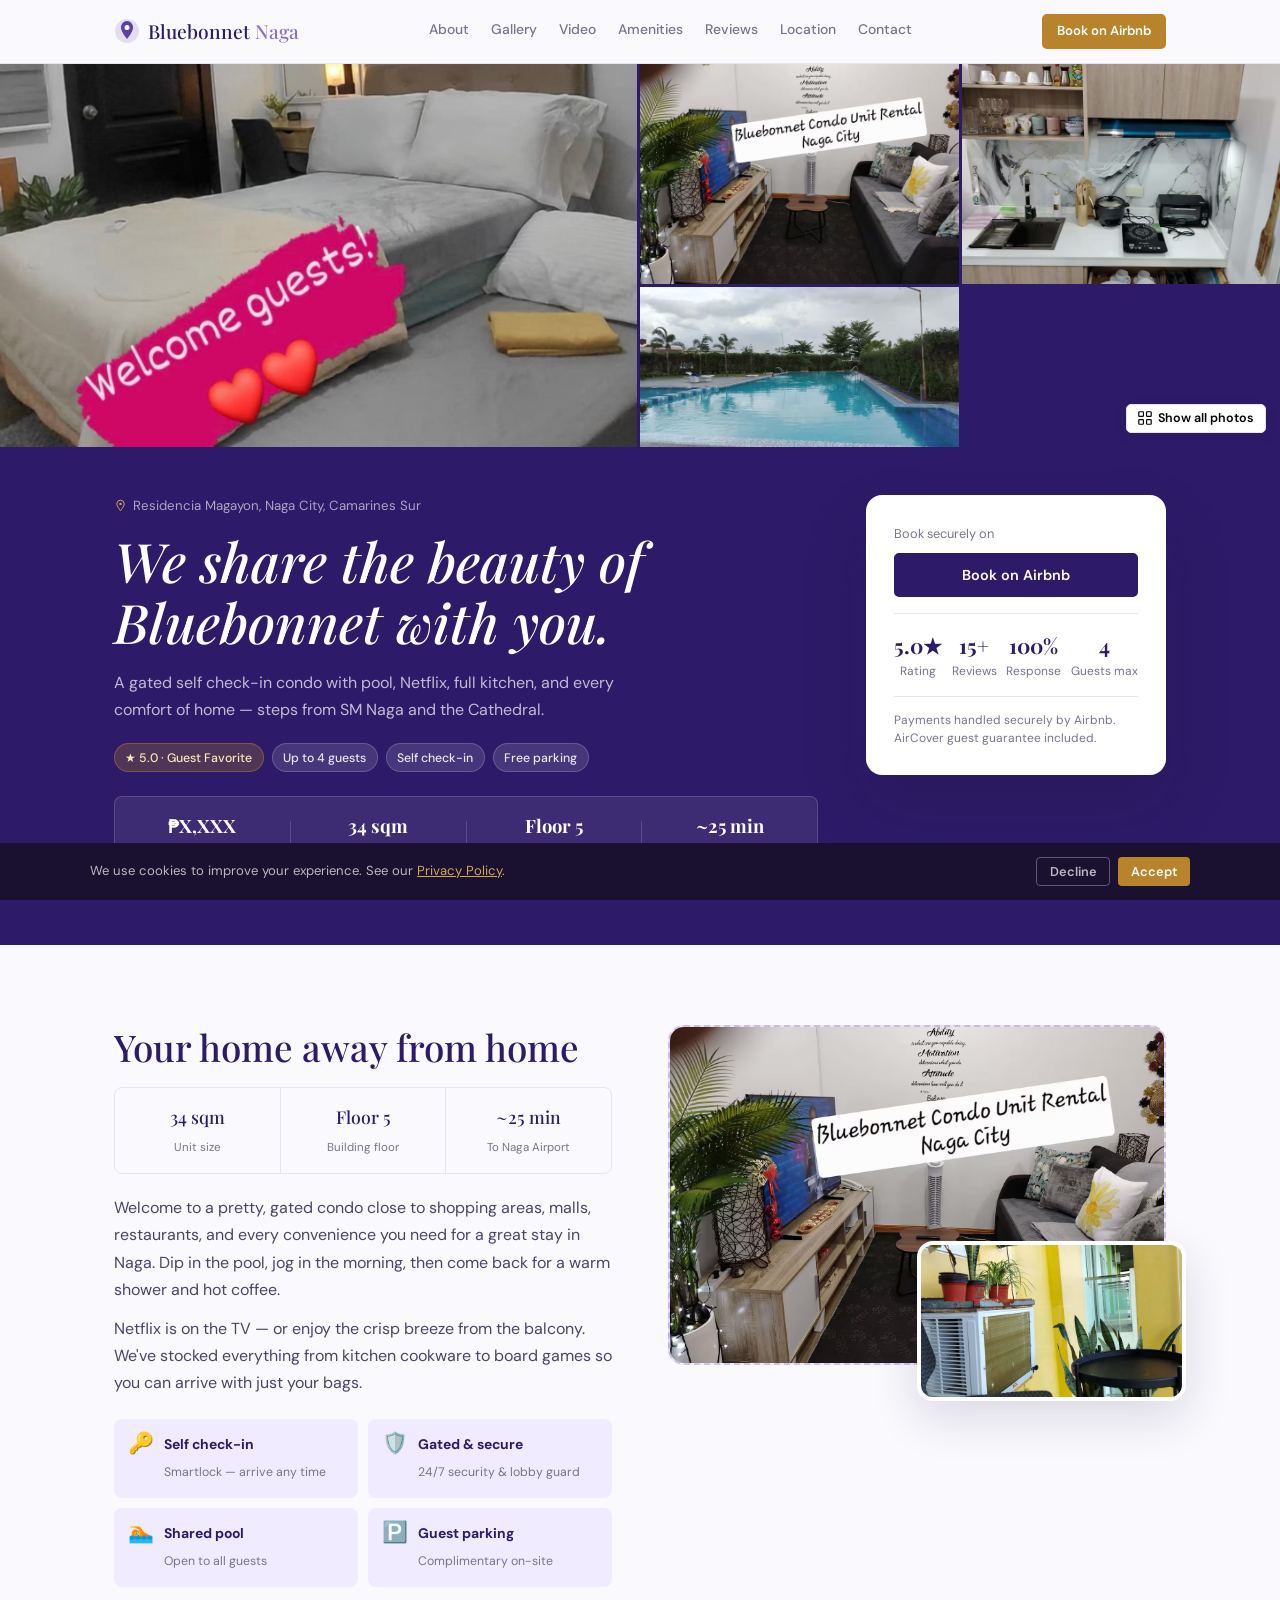
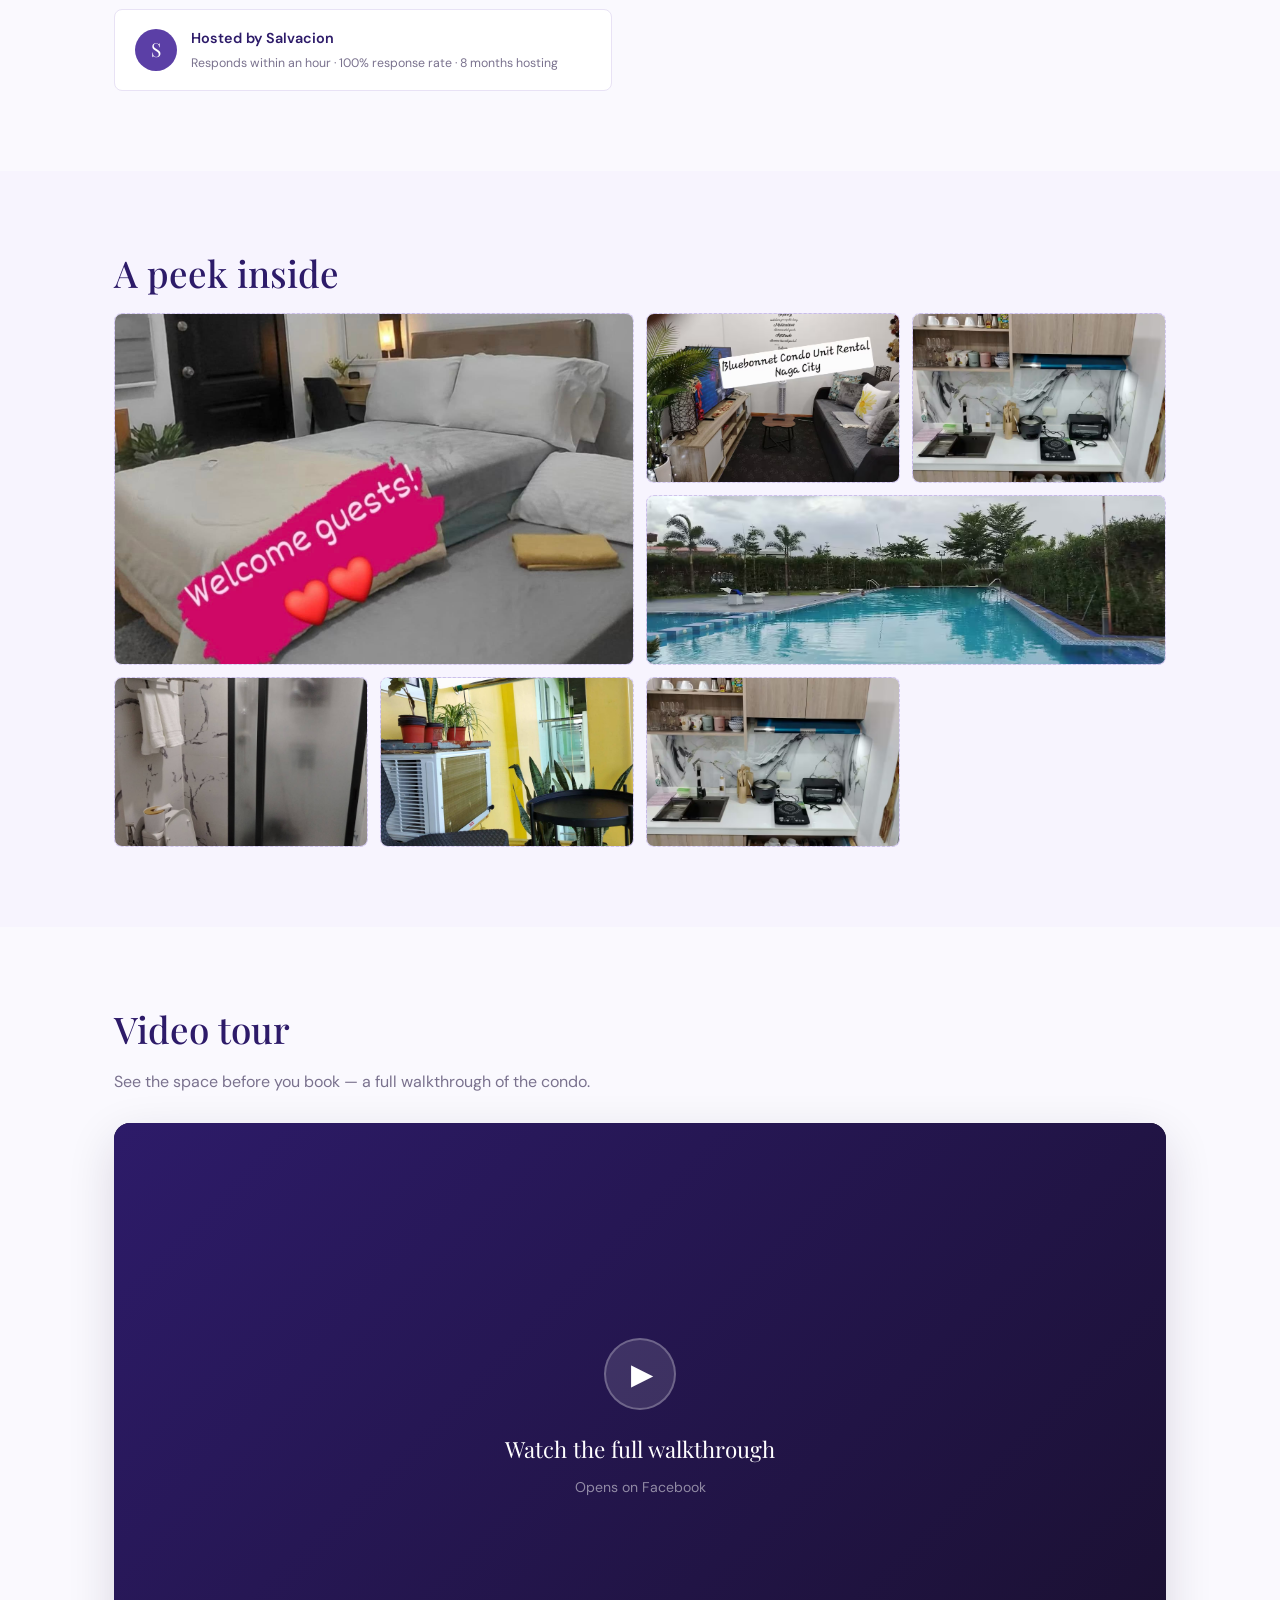
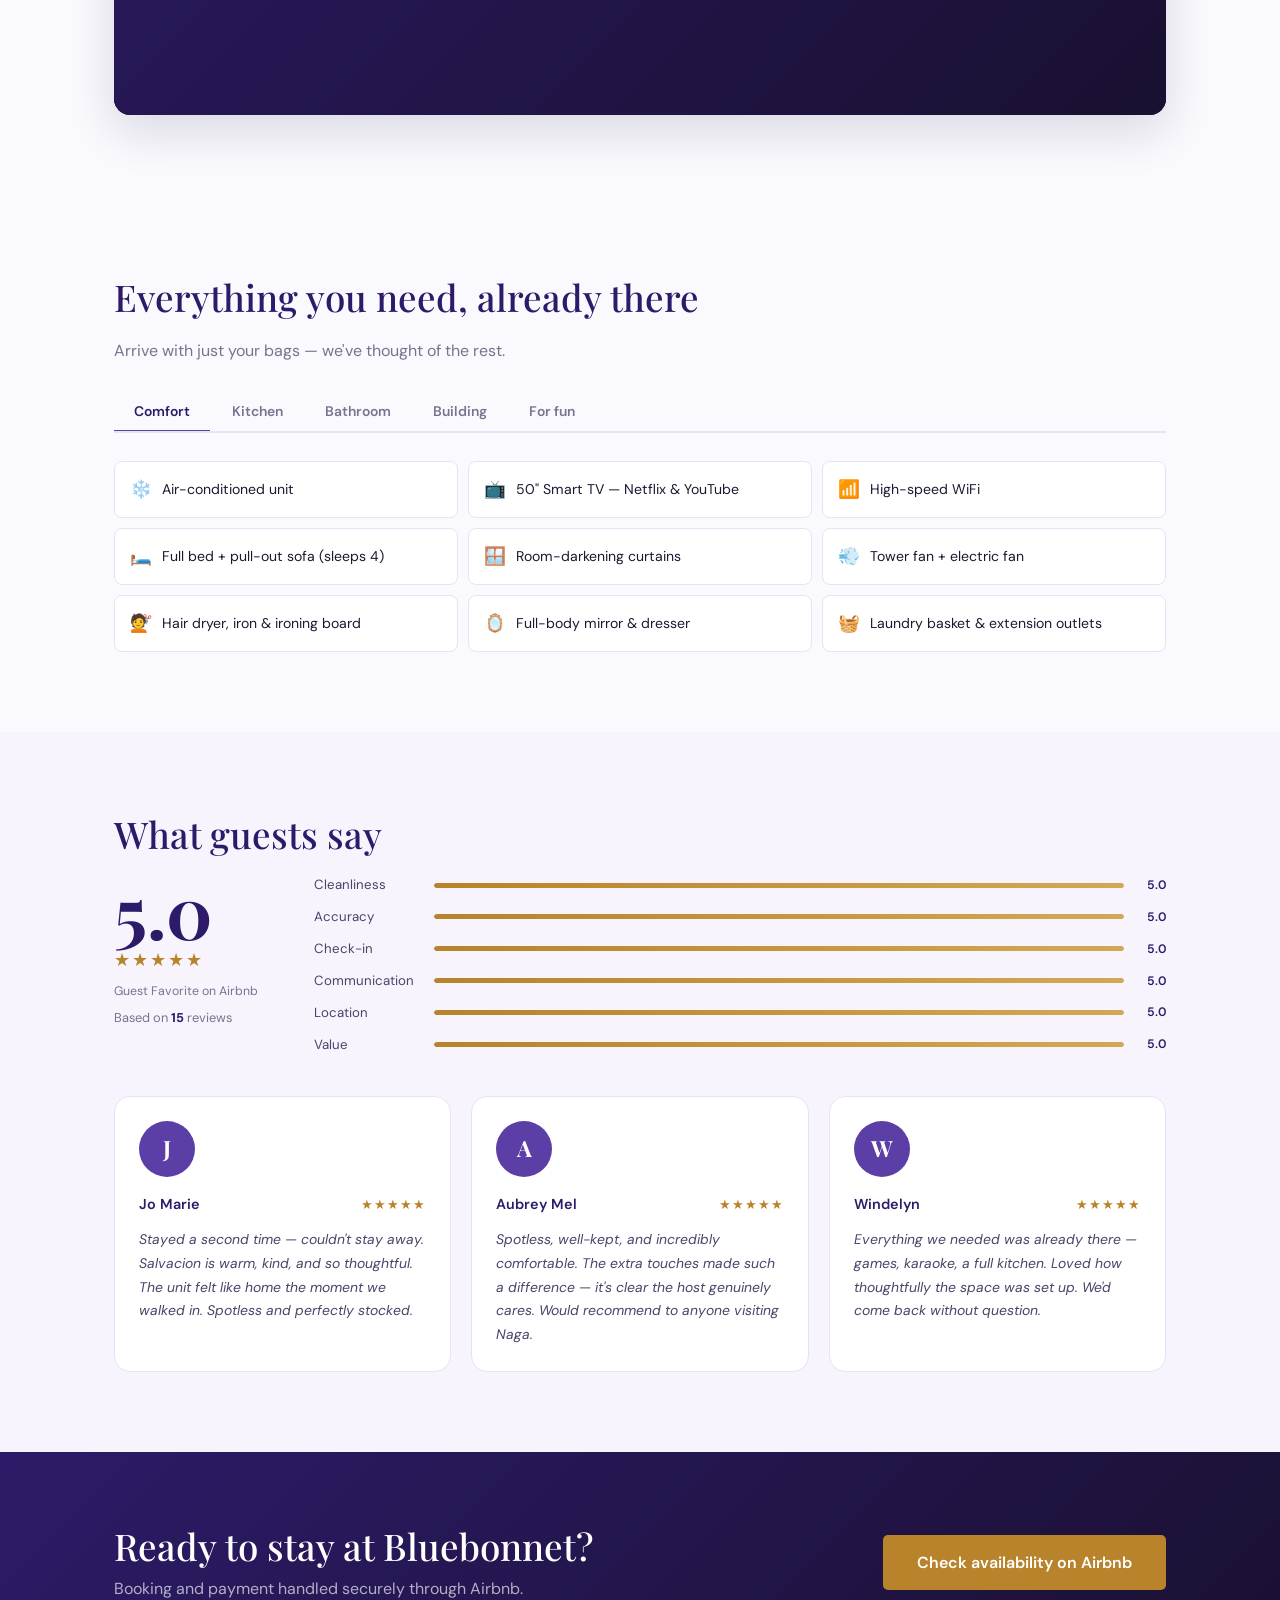
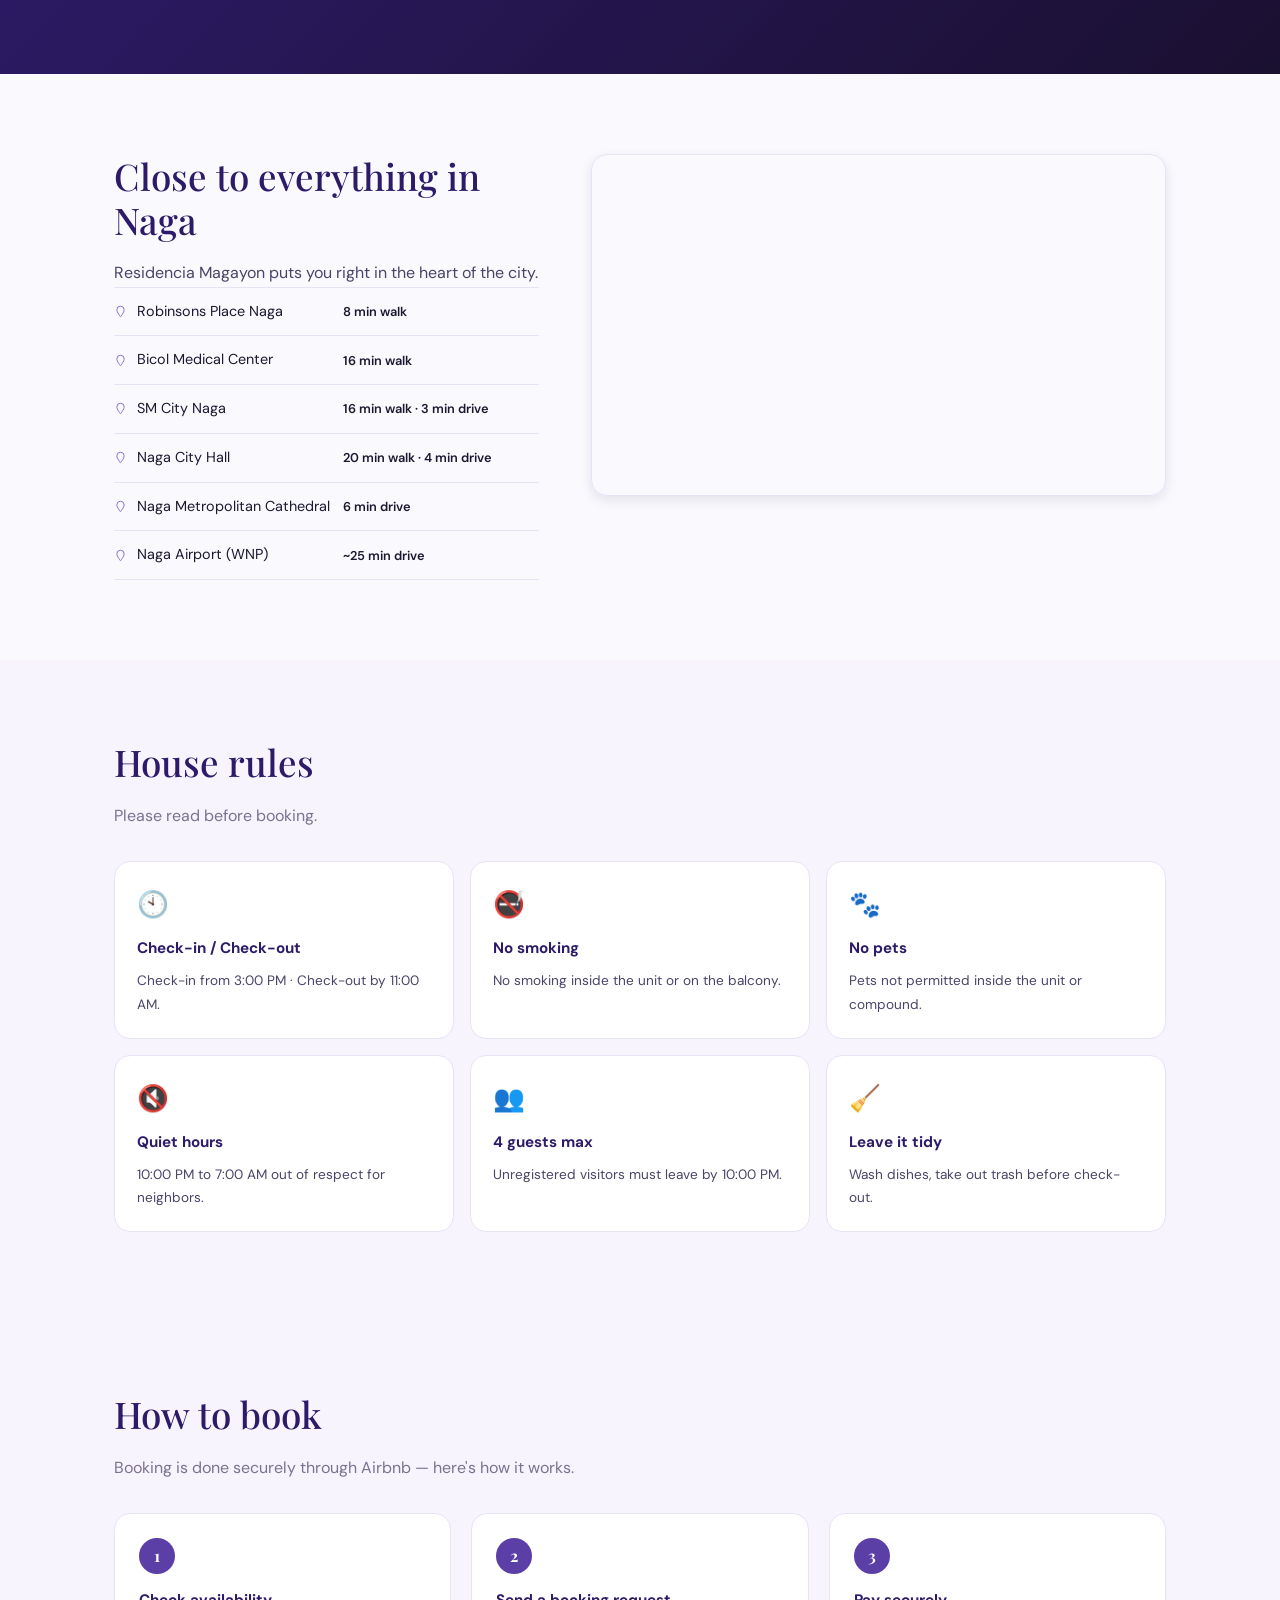
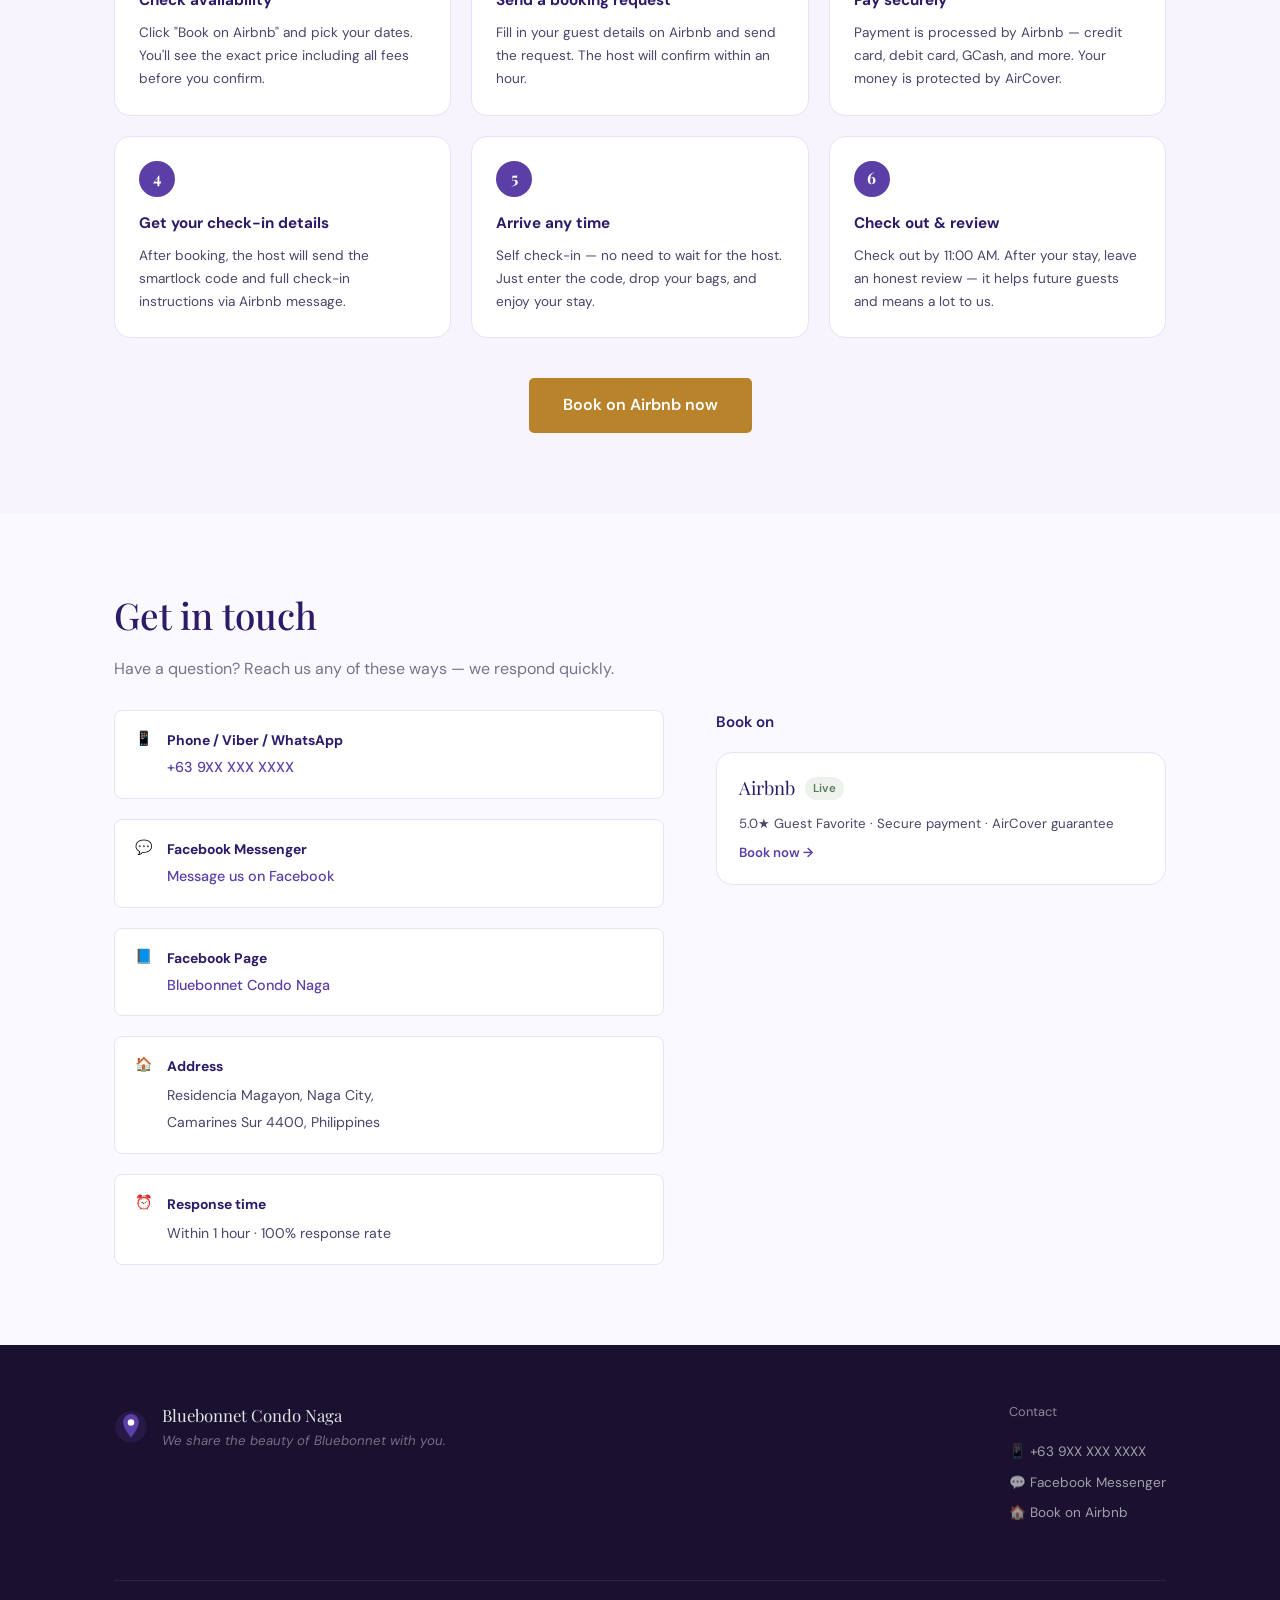
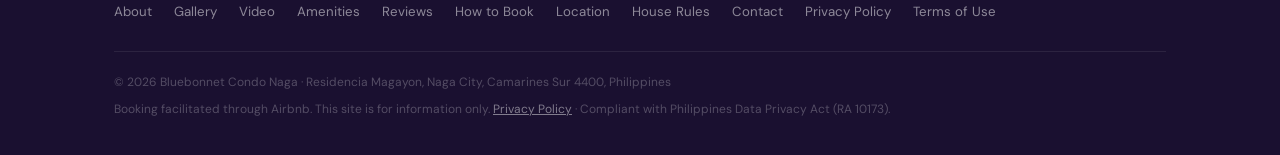
==== commit a36c7937: "remove VRBO placeholder card" ====
--- a/index.html
+++ b/index.html
@@ -451,10 +451,6 @@
                 <p>5.0★ Guest Favorite · Secure payment · AirCover guarantee</p>
                 <span class="p-link">Book now →</span>
               </a>
-              <div class="p-card p-card-off">
-                <div class="p-card-top"><span class="p-name">VRBO</span><span class="p-badge soon">Coming soon</span></div>
-                <p>VRBO listing coming soon. Follow our Facebook page for updates.</p>
-              </div>
             </div>
           </div>
 
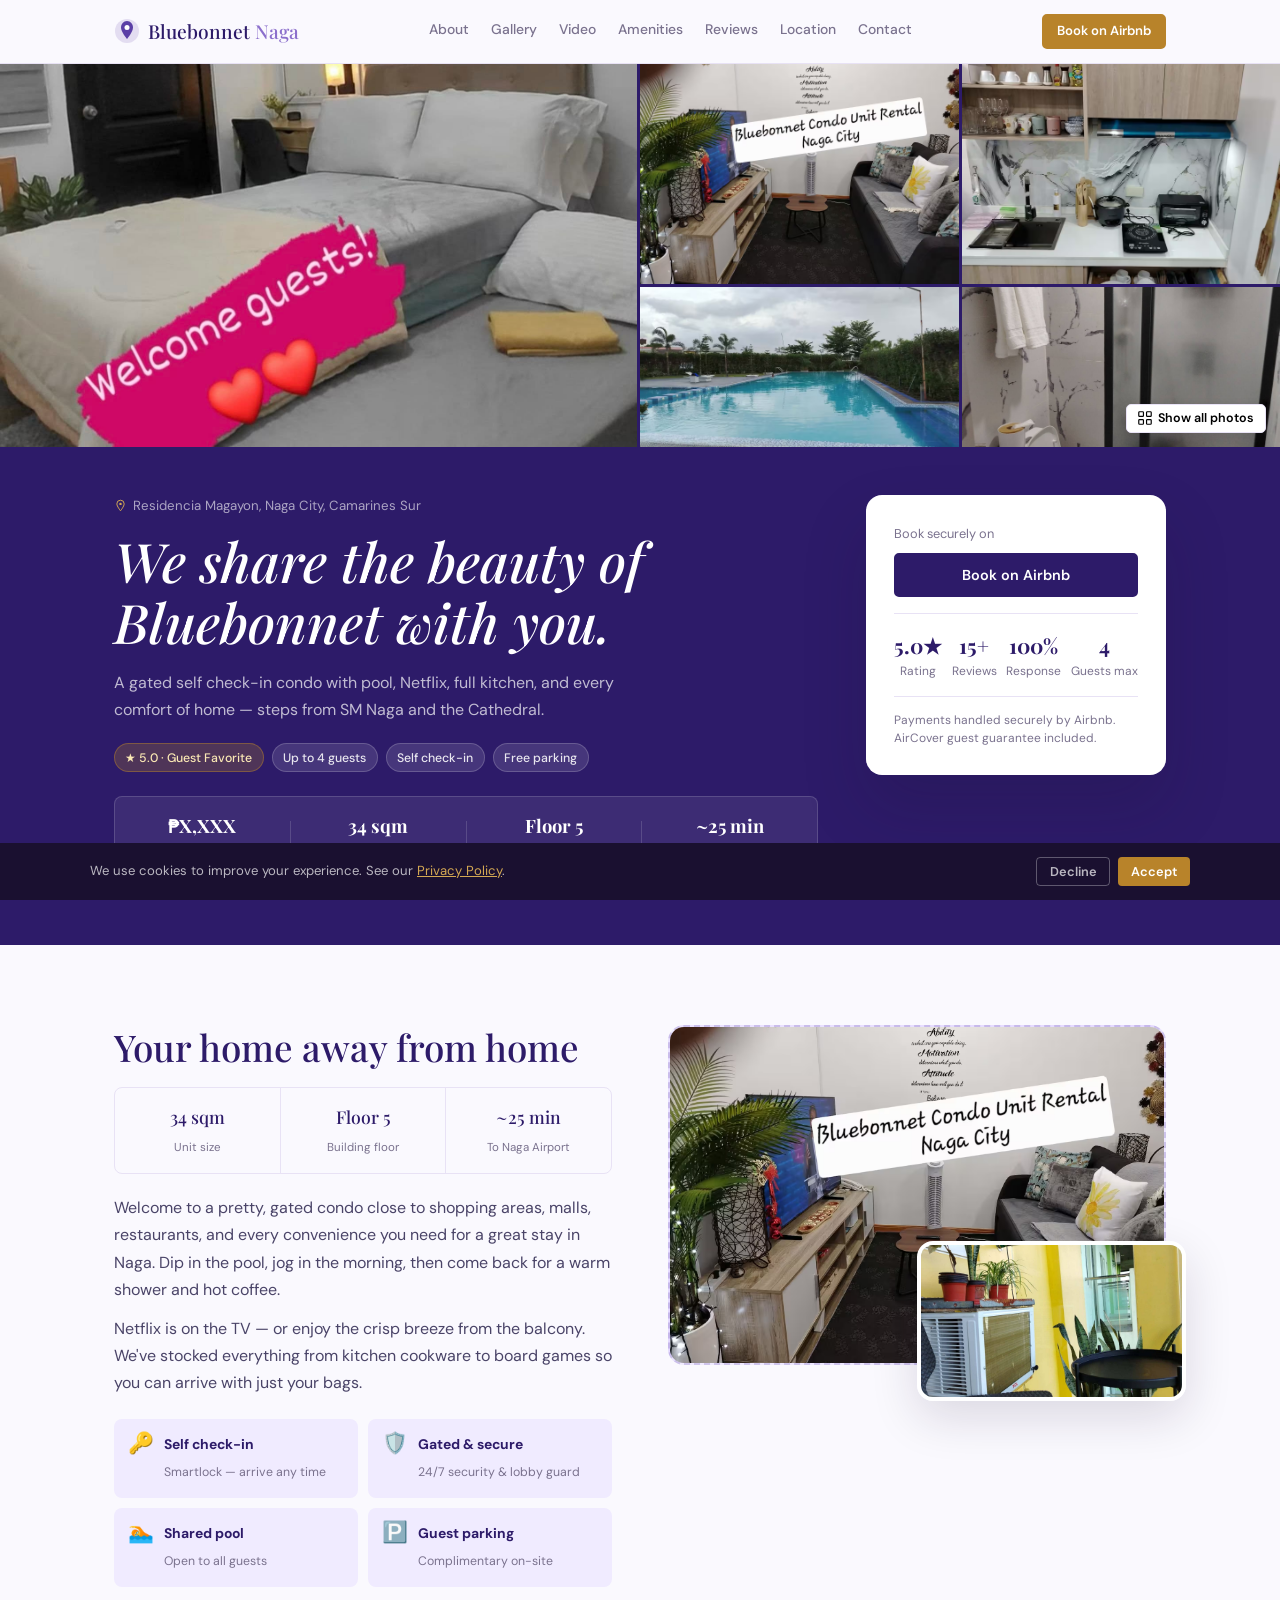
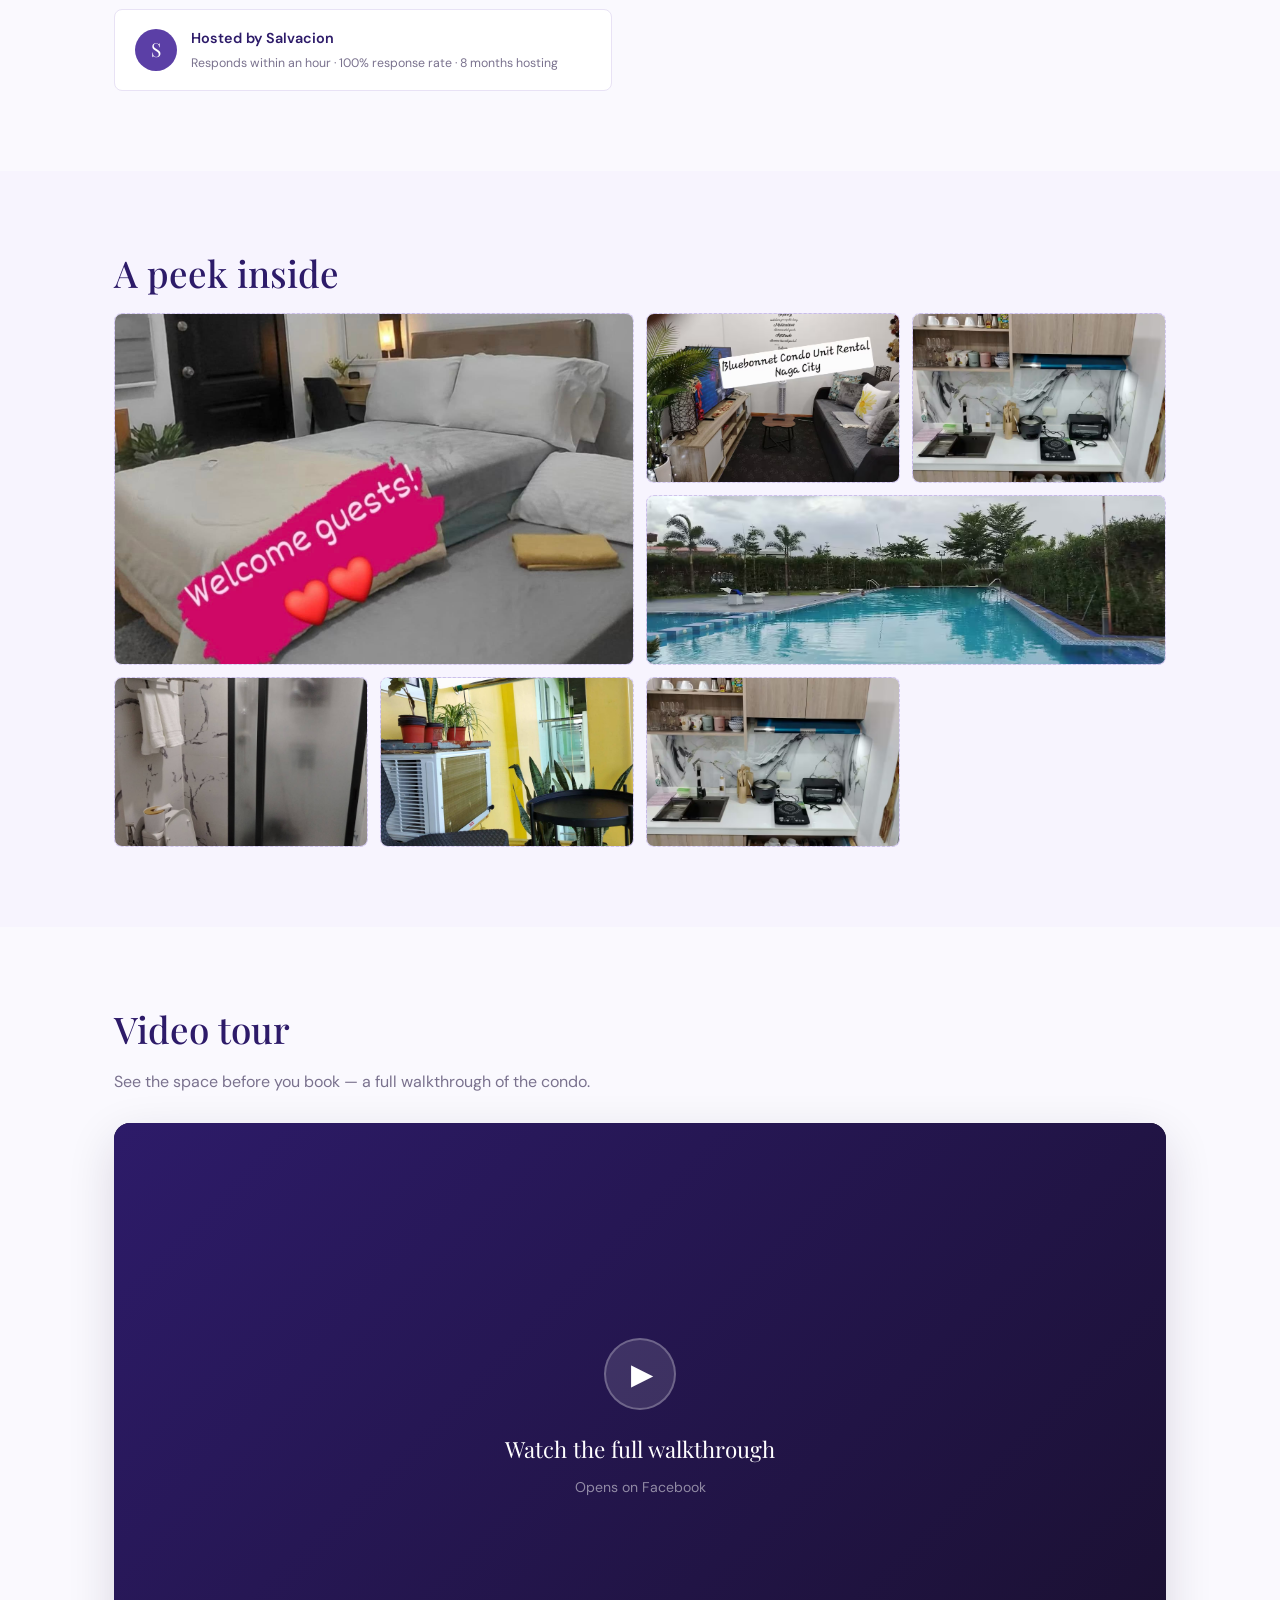
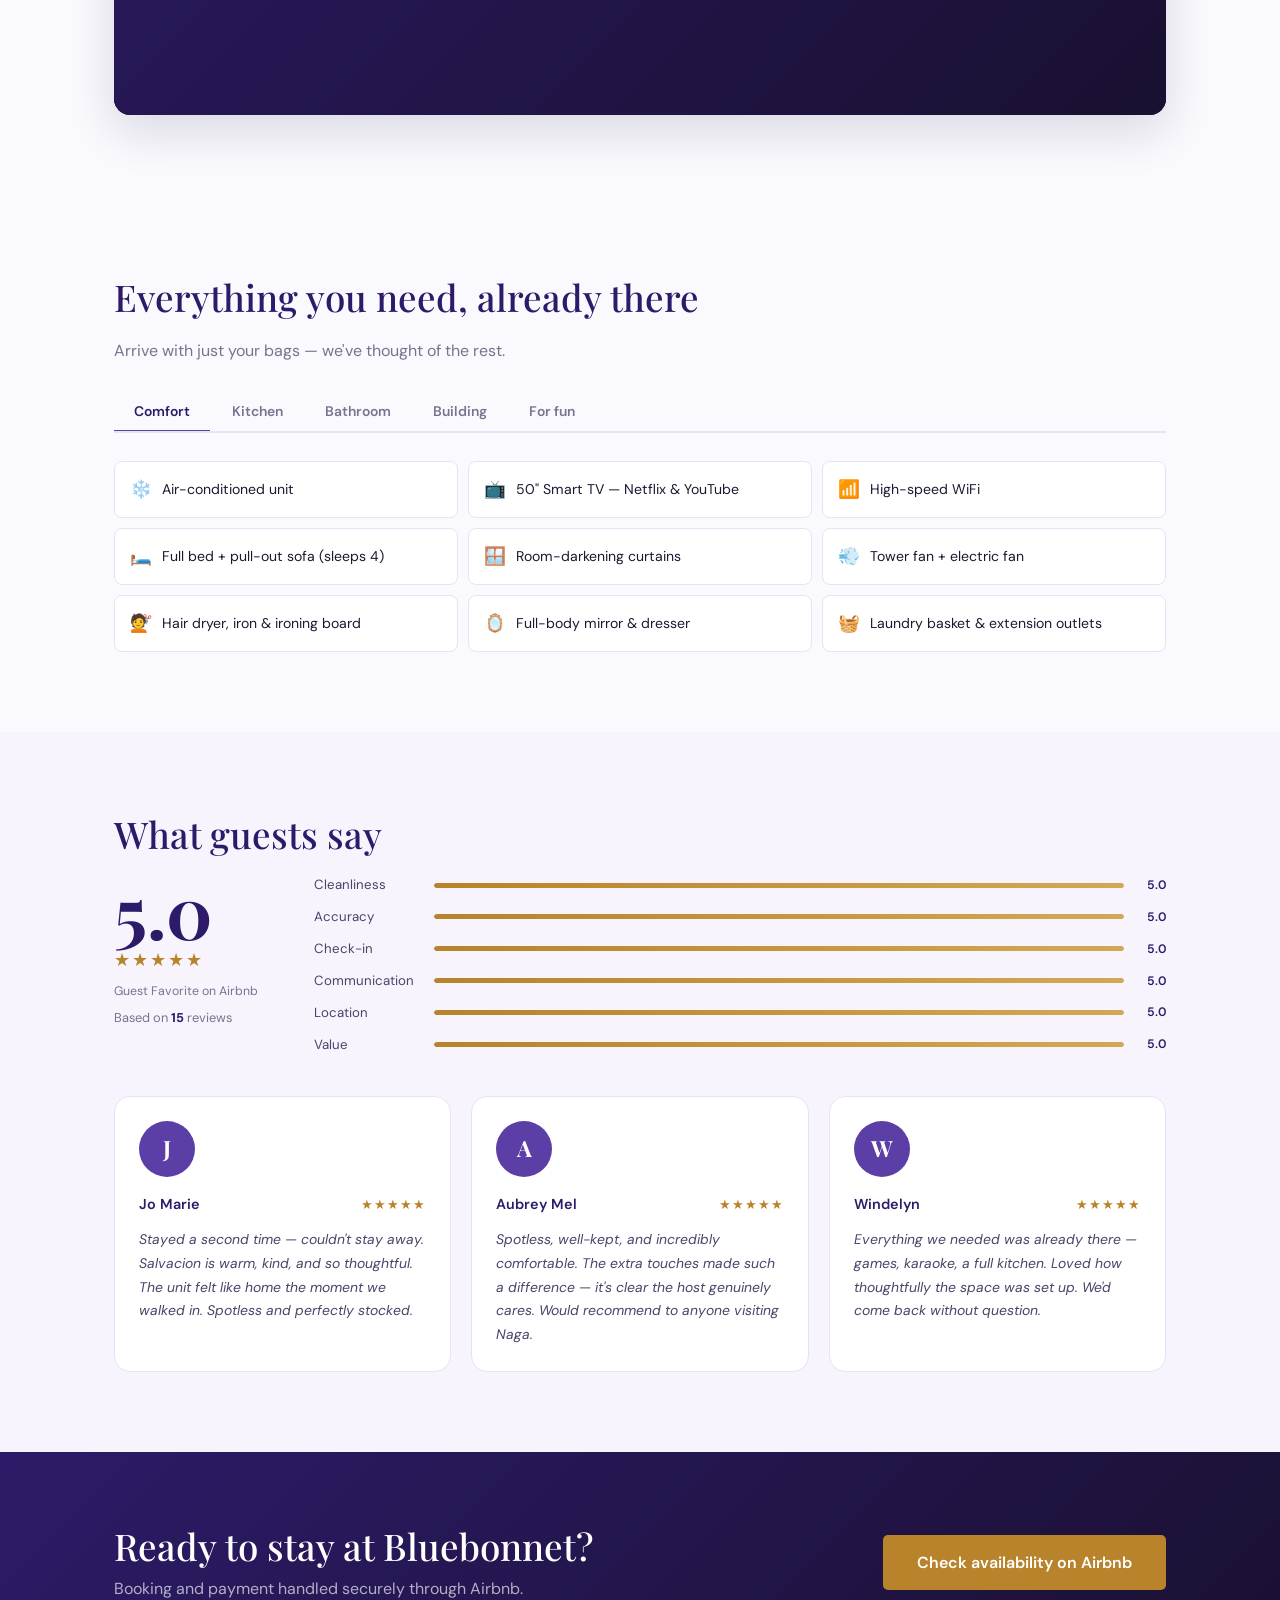
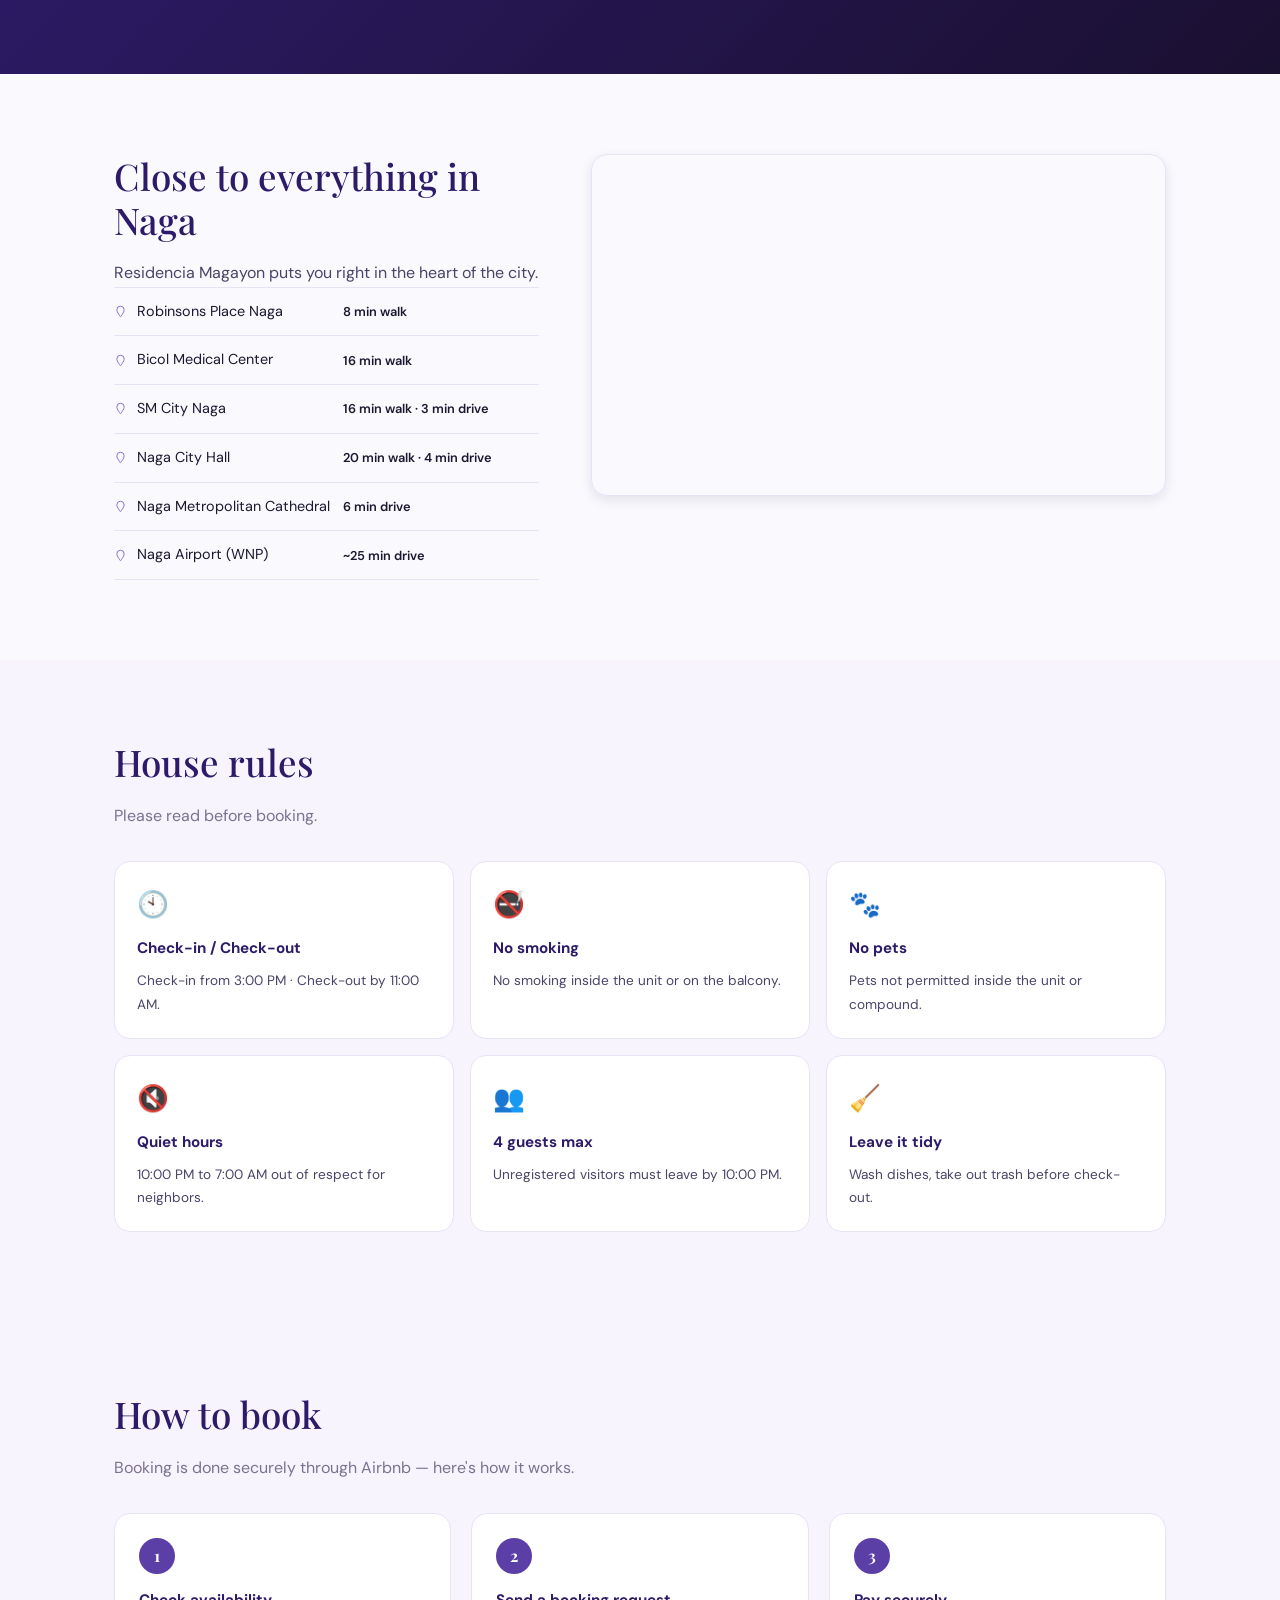
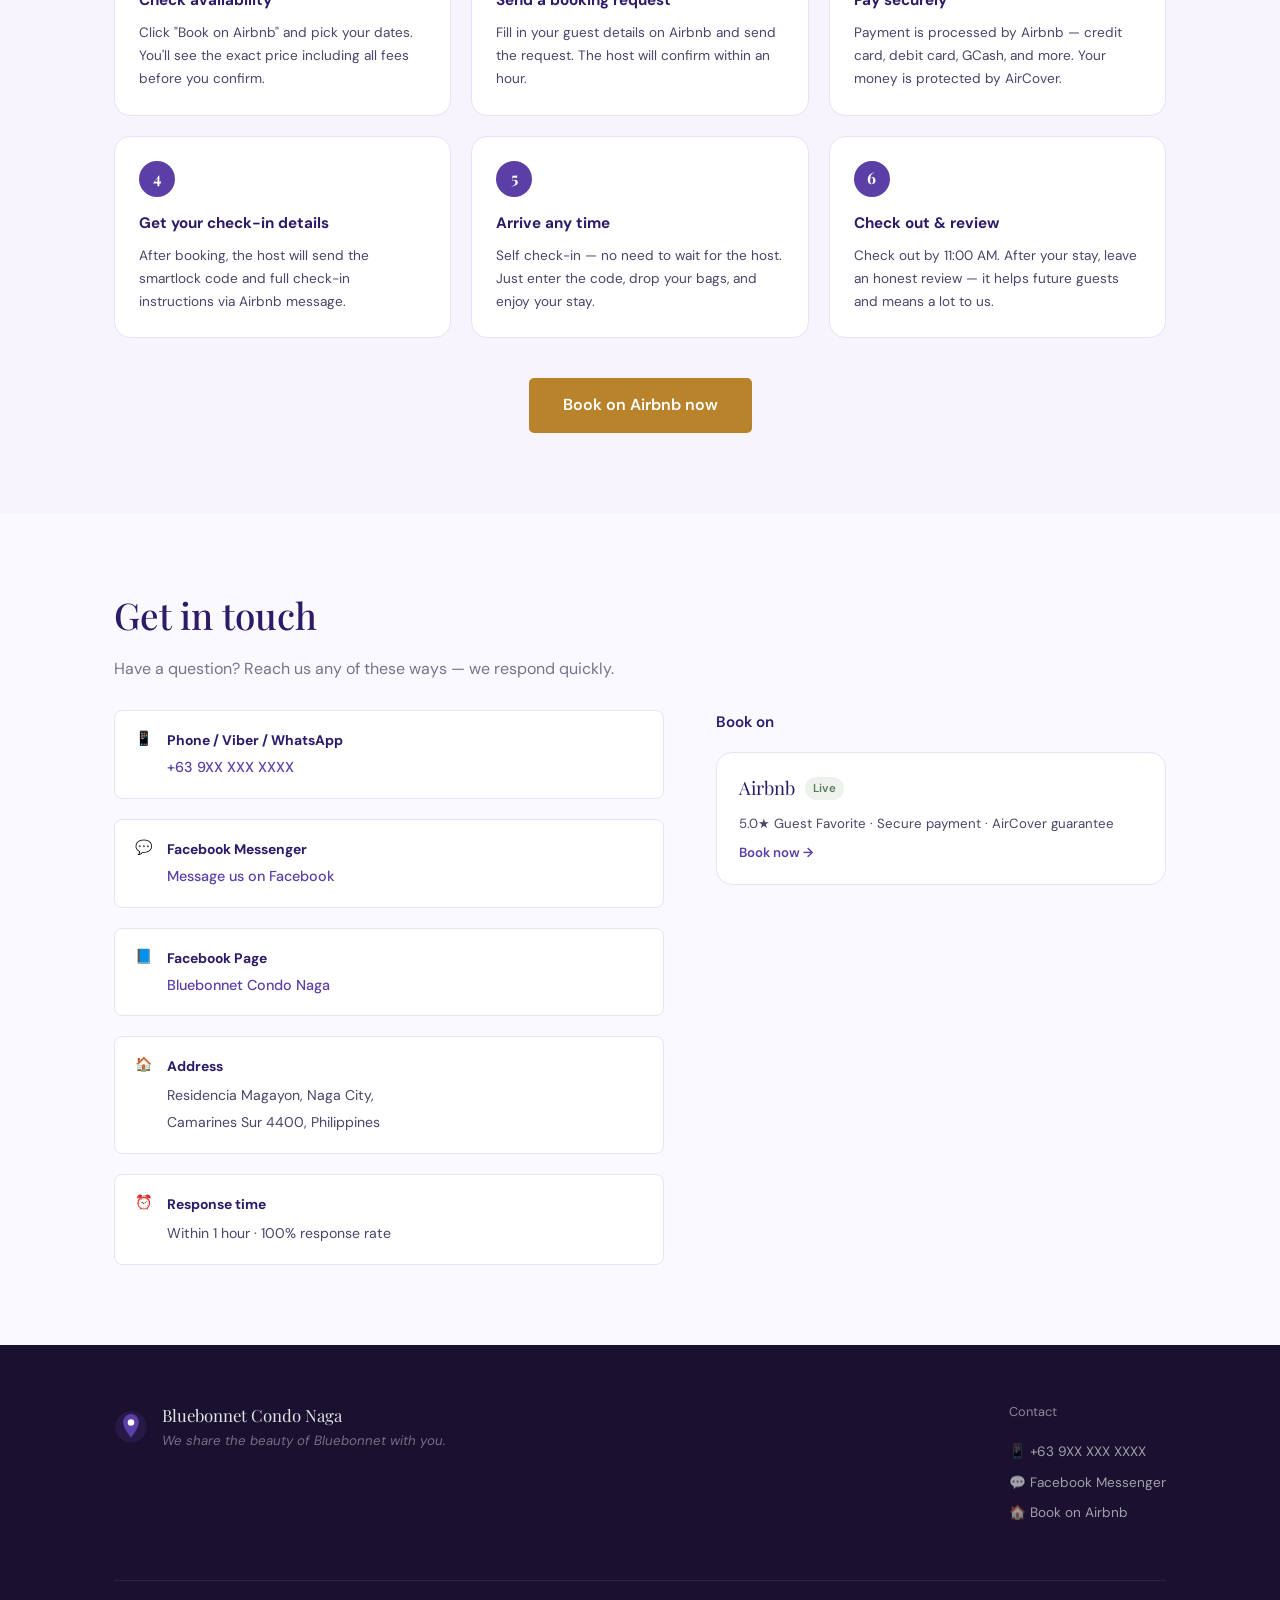
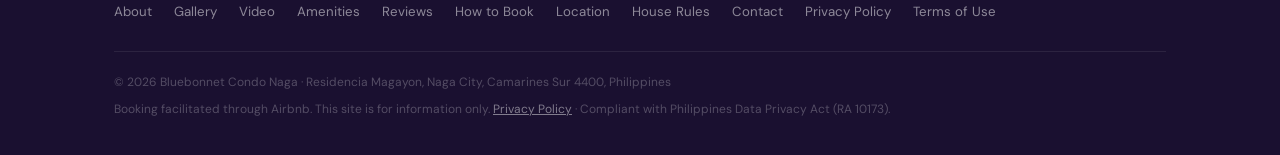
==== commit e9b2977c: "fix privacy.html stylesheet filename" ====
--- a/index.html
+++ b/index.html
@@ -61,6 +61,7 @@
         <div class="cell" data-index="1"><div class="cell-empty"><span>📺</span><small>Living room</small></div></div>
         <div class="cell" data-index="2"><div class="cell-empty"><span>🍳</span><small>Kitchen</small></div></div>
         <div class="cell" data-index="3"><div class="cell-empty"><span>🏊</span><small>Pool</small></div></div>
+        <div class="cell" data-index="4"><div class="cell-empty"><span>🚿</span><small>Bathroom</small></div></div>
         <button class="show-all" id="showAllBtn">
           <svg width="14" height="14" viewBox="0 0 18 18" fill="none"><rect x="1" y="1" width="6" height="6" rx="1" stroke="currentColor" stroke-width="1.5"/><rect x="11" y="1" width="6" height="6" rx="1" stroke="currentColor" stroke-width="1.5"/><rect x="1" y="11" width="6" height="6" rx="1" stroke="currentColor" stroke-width="1.5"/><rect x="11" y="11" width="6" height="6" rx="1" stroke="currentColor" stroke-width="1.5"/></svg>
           Show all photos
--- a/style.css
+++ b/style.css
@@ -297,7 +297,7 @@
 .f-contact-link { font-size: .85rem; color: rgba(255,255,255,.6); transition: color .15s; text-decoration: none; }
 .f-contact-link:hover { color: var(--white); }
 
-.contact-grid { display: grid; grid-template-columns: 1.1fr .9fr; gap: 52px; }
+.contact-grid { display: grid; grid-template-columns: 1.1fr .9fr; gap: 52px; align-items: start; }
 
 .tab-bar { display: flex; gap: 2px; border-bottom: 2px solid var(--rule); overflow-x: auto; scrollbar-width: none; }
 .tab-bar::-webkit-scrollbar { display: none; }
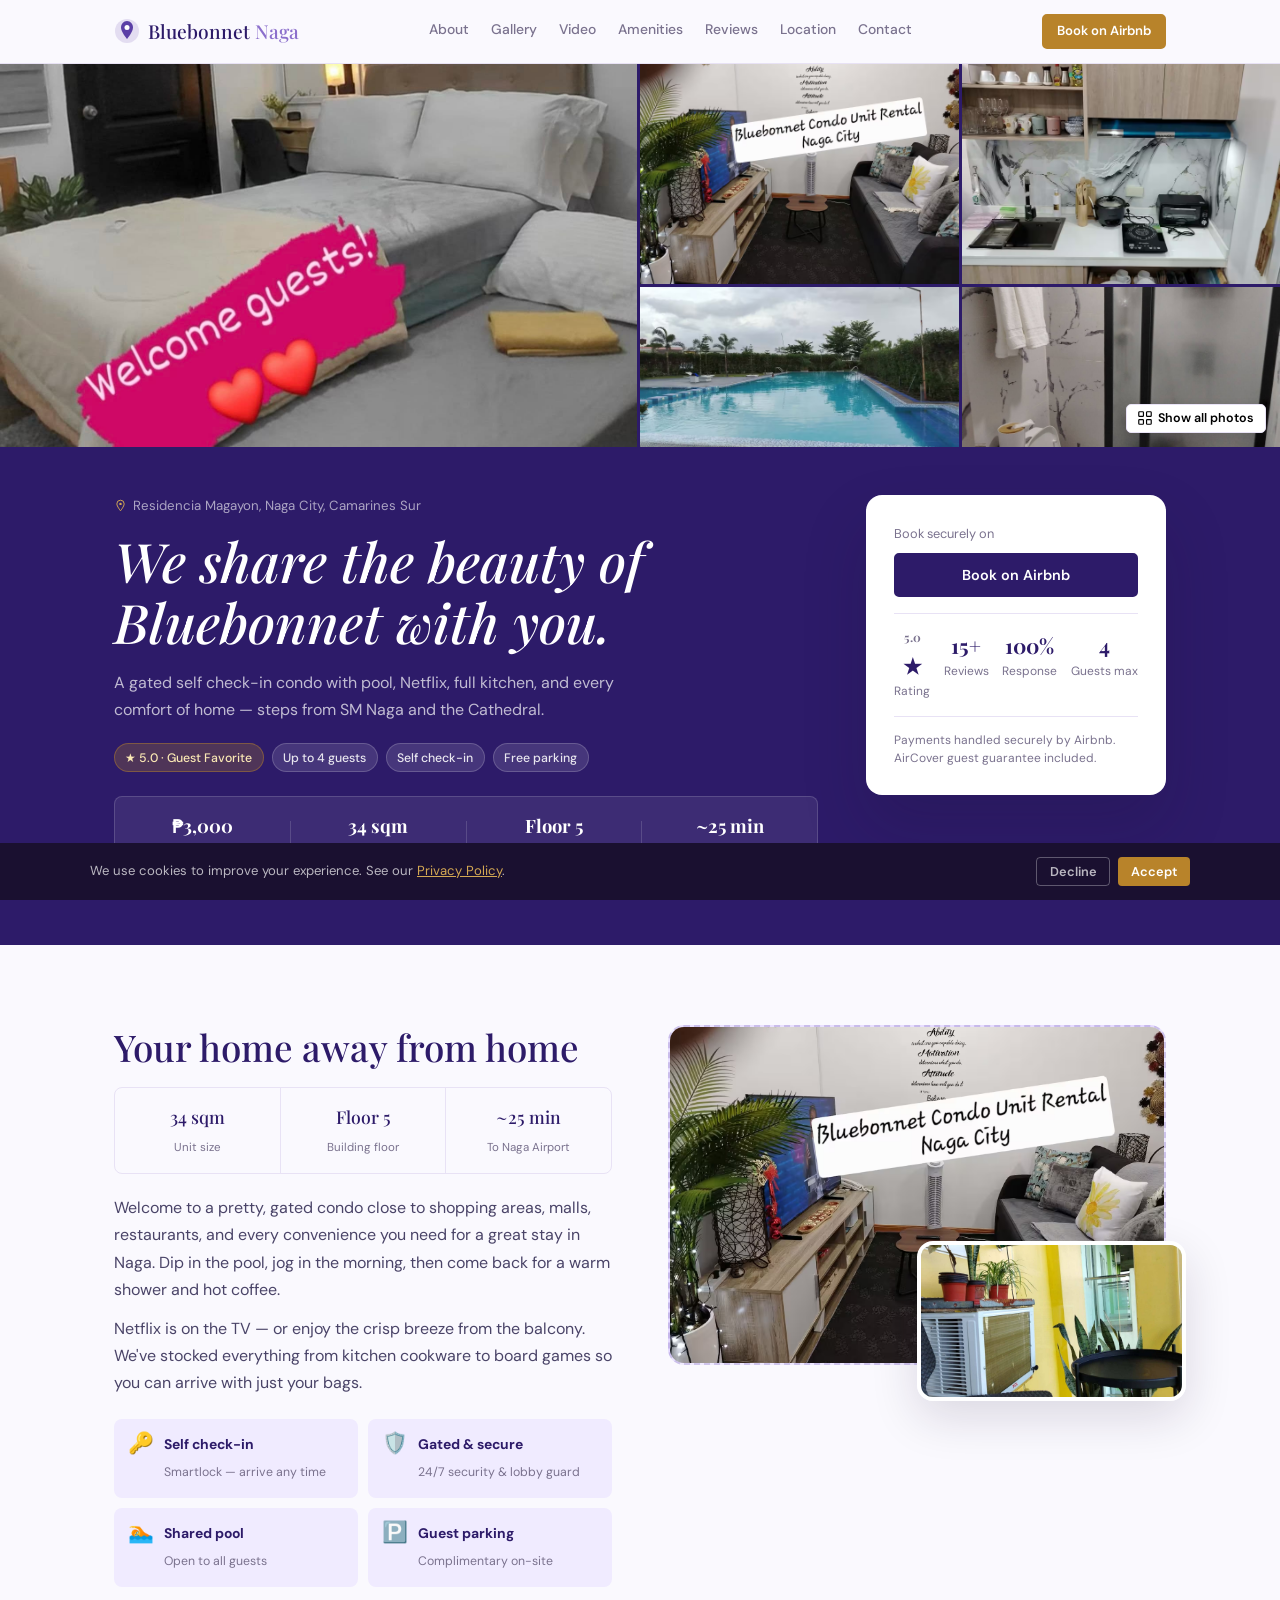
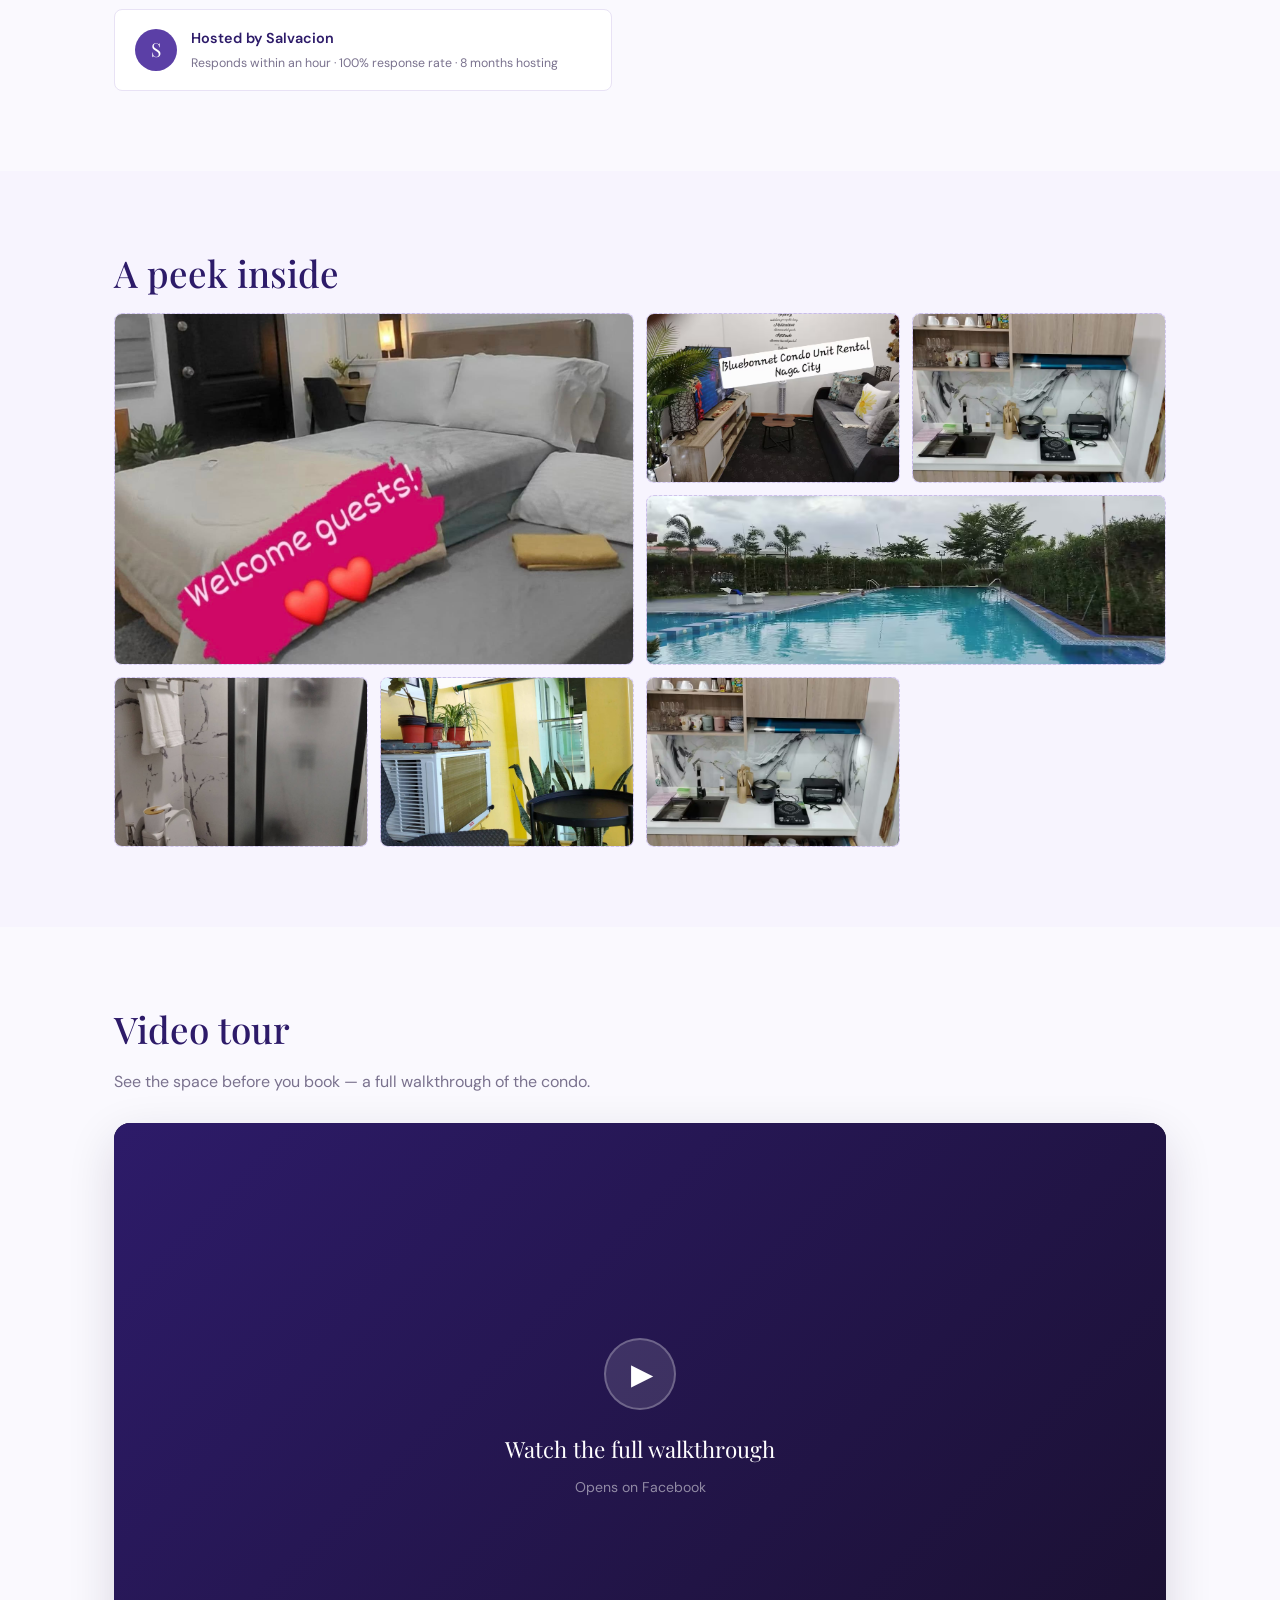
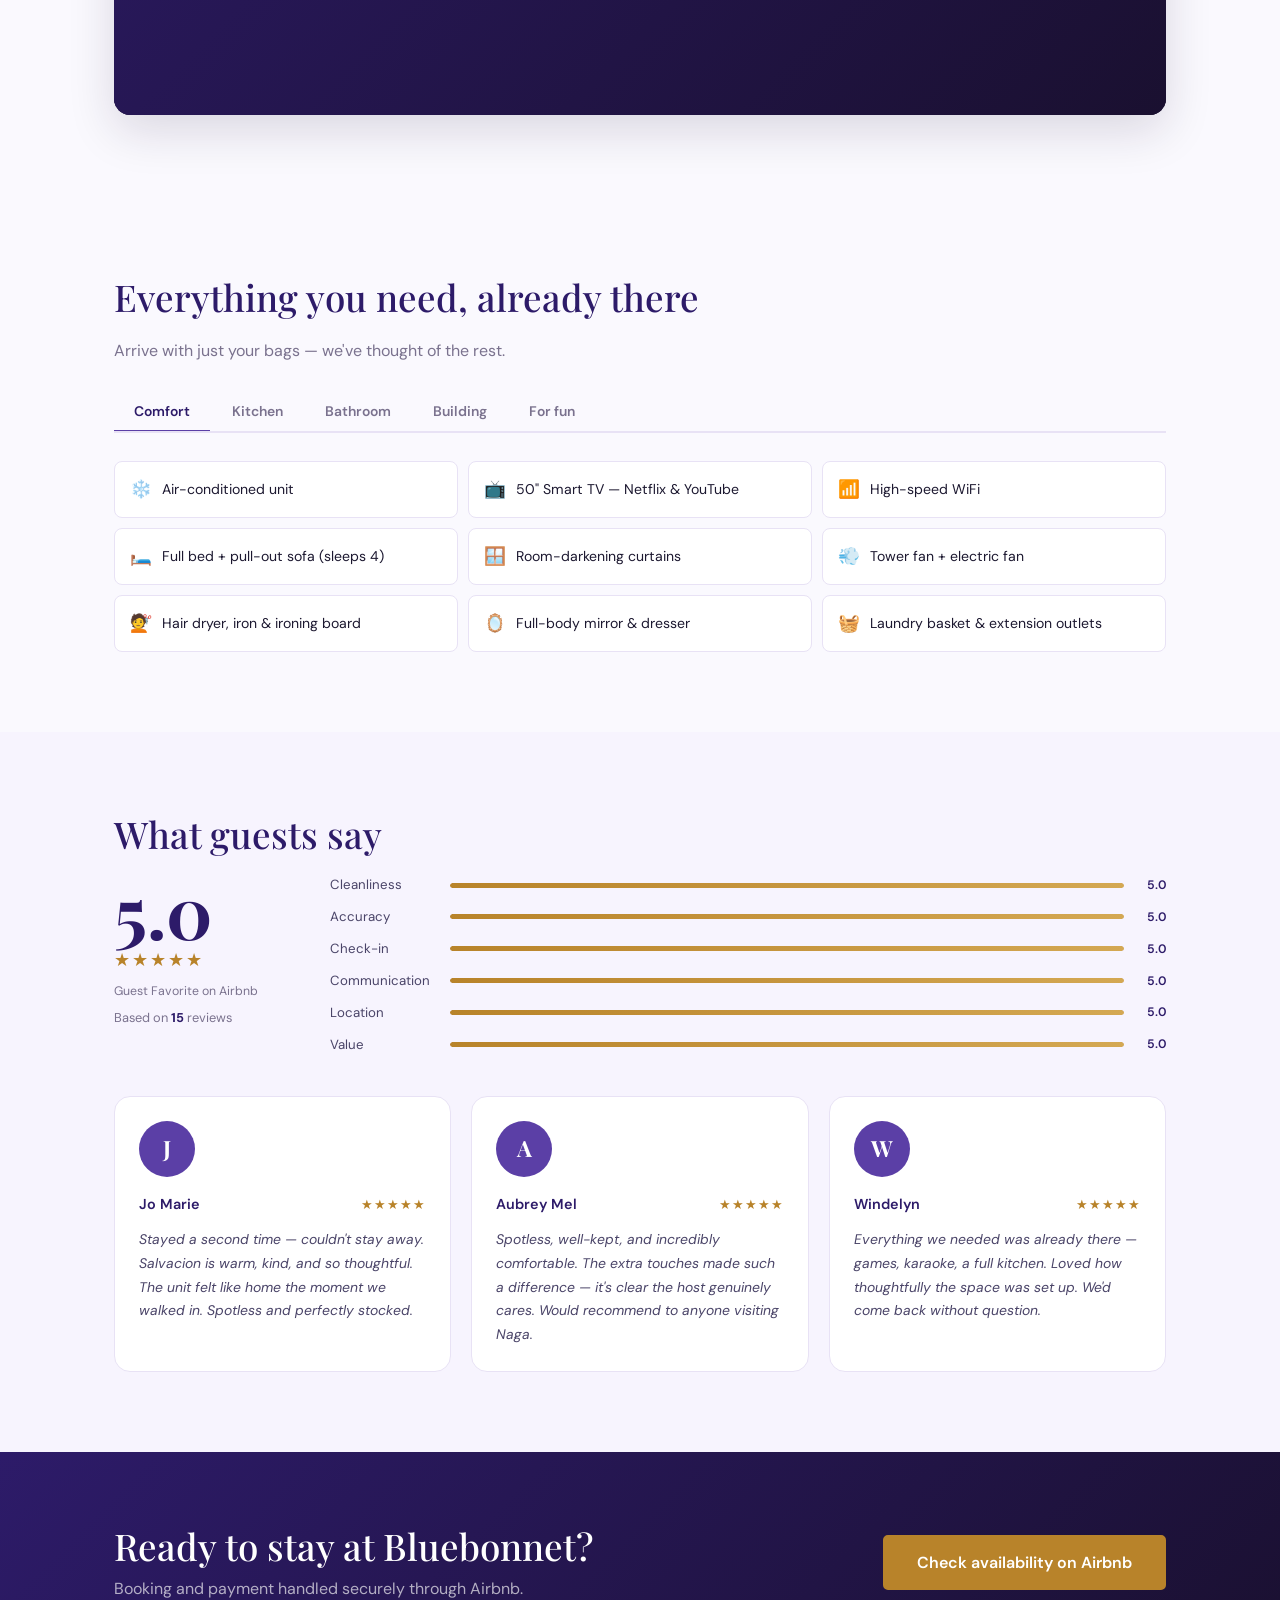
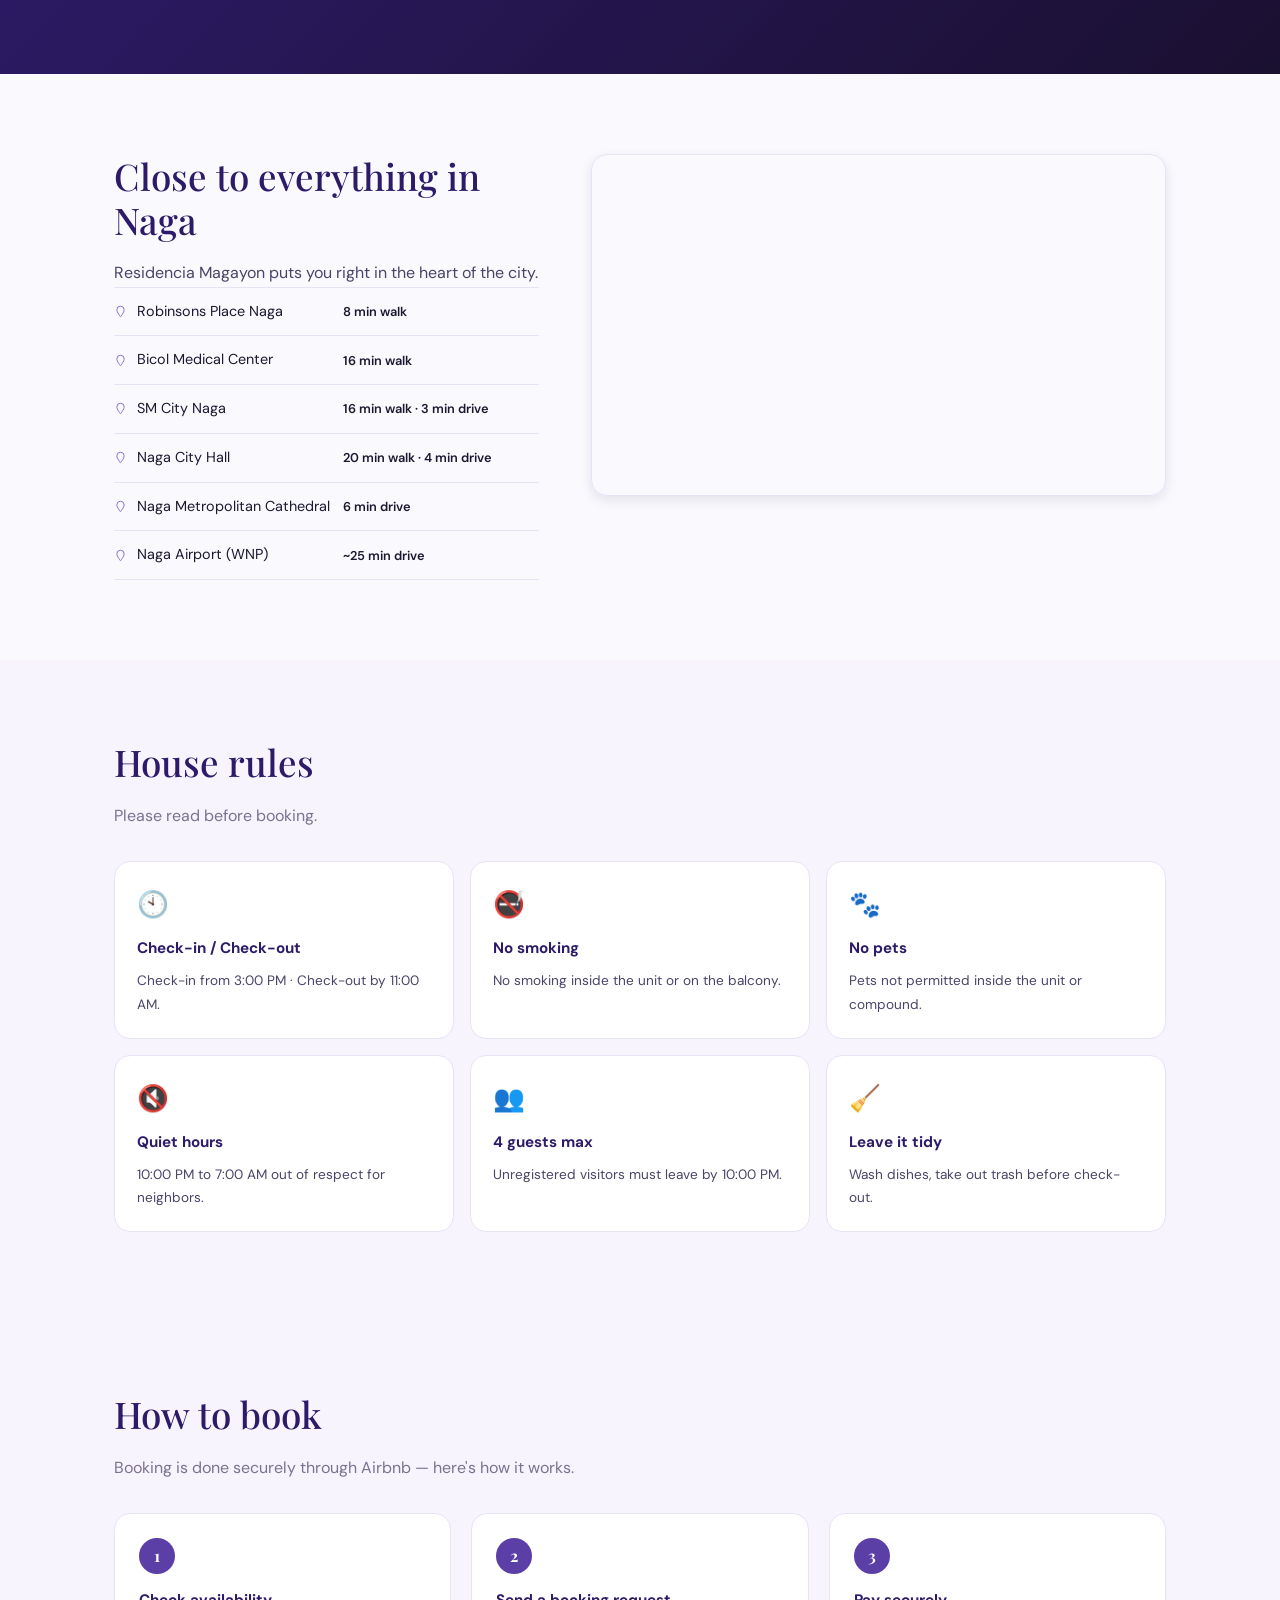
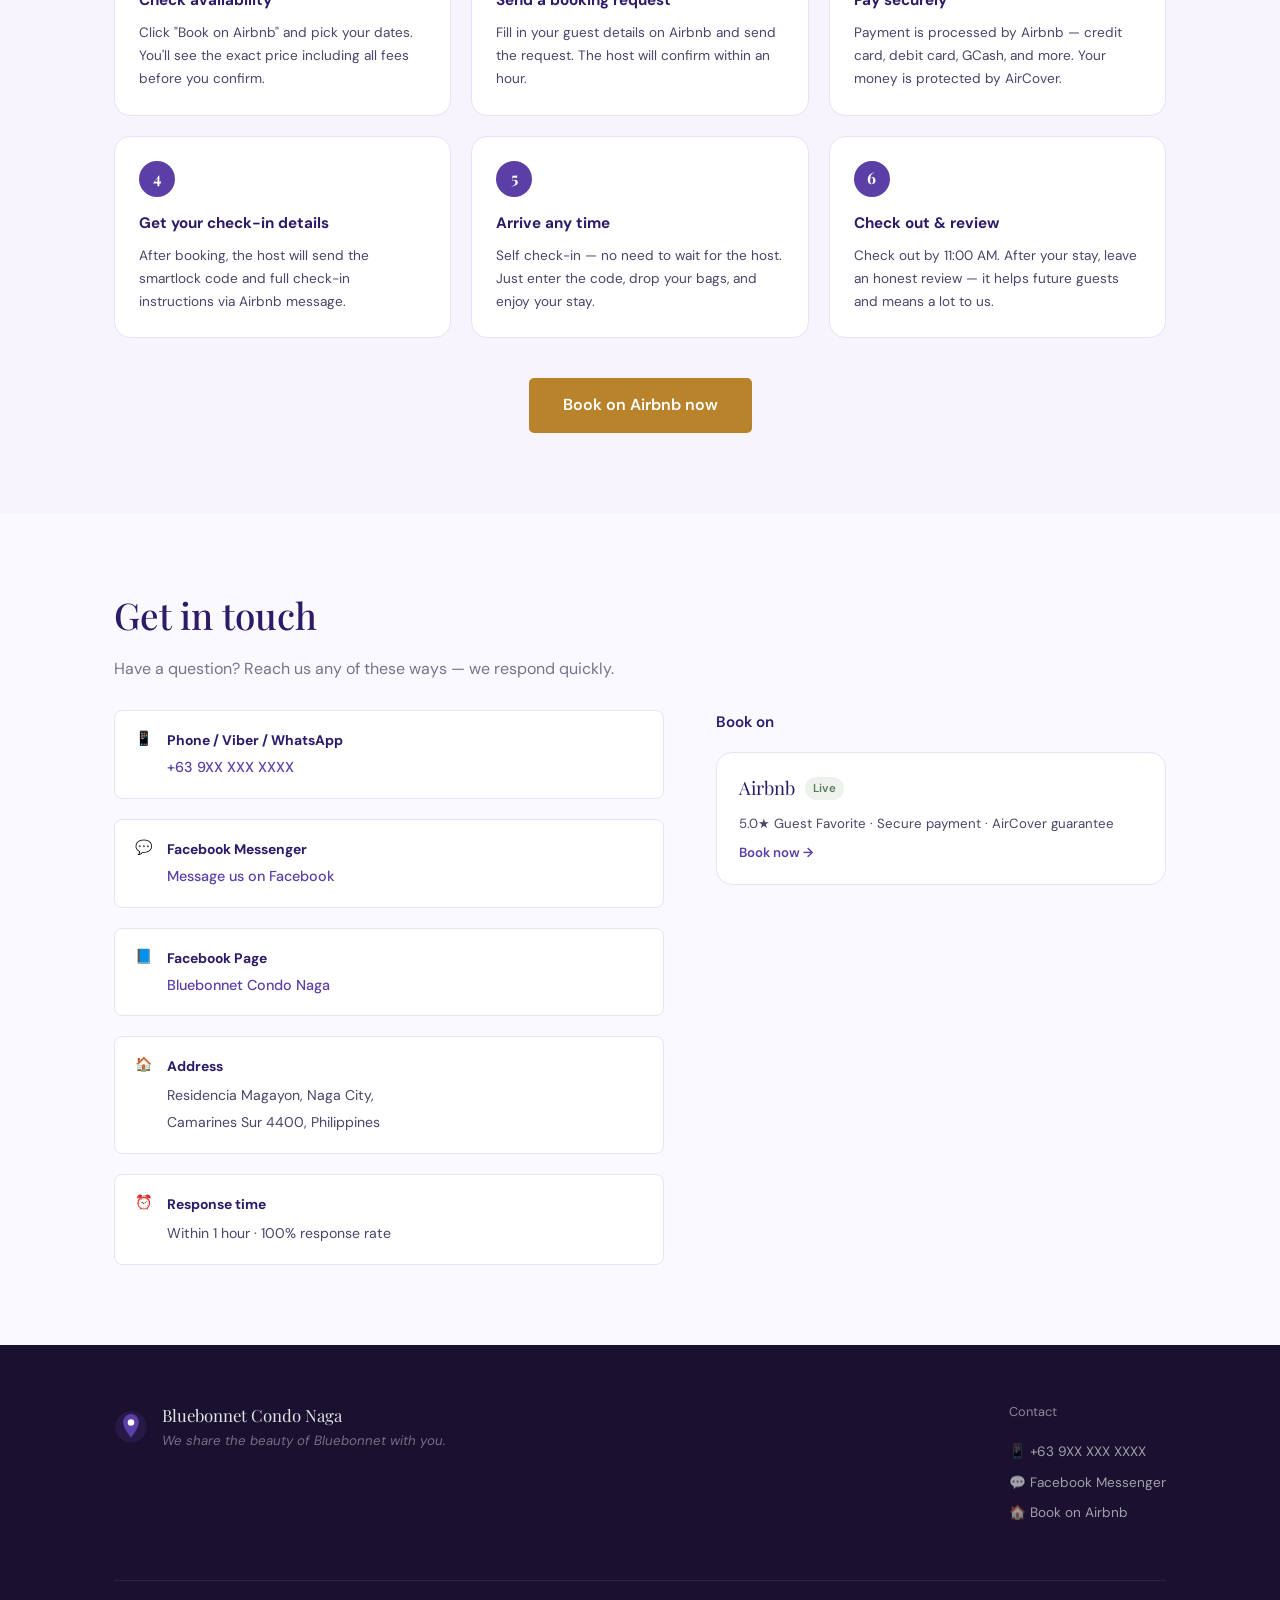
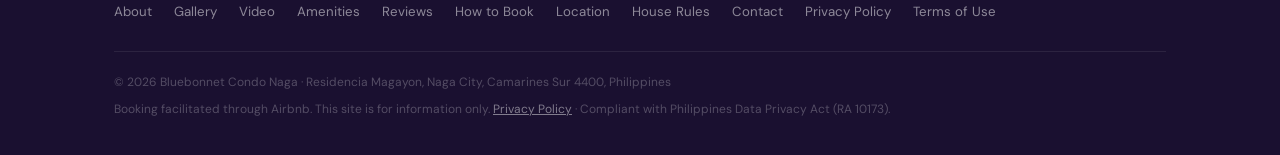
==== commit 7f6a8f5a: "add price/rating config, favicon, OG image, robots.txt, sitemap.xml" ====
--- a/index.html
+++ b/index.html
@@ -4,9 +4,22 @@
   <meta charset="UTF-8"/>
   <meta name="viewport" content="width=device-width, initial-scale=1.0"/>
   <meta name="description" content="Bluebonnet Condo Naga — gated self check-in condo at Residencia Magayon. Pool, Netflix, full kitchen. Book on Airbnb."/>
+  <link rel="canonical" href="https://bluebonnet-condo-naga.vercel.app/"/>
+
+  <!-- Favicon -->
+  <link rel="icon" type="image/png" href="images/favicon.png"/>
+  <link rel="apple-touch-icon" href="images/apple-touch-icon.png"/>
+
+  <!-- Open Graph / social share preview (Messenger, FB, WhatsApp link cards) -->
   <meta property="og:title" content="Bluebonnet Condo Naga"/>
   <meta property="og:description" content="We share the beauty of Bluebonnet with you. A gated condo in Naga City."/>
   <meta property="og:type" content="website"/>
+  <meta property="og:url" content="https://bluebonnet-condo-naga.vercel.app/"/>
+  <meta property="og:image" content="https://bluebonnet-condo-naga.vercel.app/images/og-image.jpg"/>
+  <meta property="og:image:width" content="1200"/>
+  <meta property="og:image:height" content="630"/>
+  <meta name="twitter:card" content="summary_large_image"/>
+
   <title>Bluebonnet Condo Naga — Home Away From Home</title>
   <link rel="preconnect" href="https://fonts.googleapis.com"/>
   <link rel="preconnect" href="https://fonts.gstatic.com" crossorigin/>
@@ -78,7 +91,7 @@
             <h1>We share the beauty of Bluebonnet with you.</h1>
             <p class="hero-sub">A gated self check-in condo with pool, Netflix, full kitchen, and every comfort of home — steps from SM Naga and the Cathedral.</p>
             <div class="badges">
-              <span class="badge badge-gold">★ 5.0 · Guest Favorite</span>
+              <span class="badge badge-gold">★ <span data-overall-rating>5.0</span> · Guest Favorite</span>
               <span class="badge badge-white">Up to 4 guests</span>
               <span class="badge badge-white">Self check-in</span>
               <span class="badge badge-white">Free parking</span>
@@ -86,7 +99,7 @@
 
             <div class="facts-strip">
               <div class="fact-item">
-                <strong>₱X,XXX</strong>
+                <strong data-price>₱X,XXX</strong>
                 <span>per night</span>
               </div>
               <div class="fact-divider"></div>
@@ -110,7 +123,7 @@
             <p class="book-label">Book securely on</p>
             <a class="btn btn-dark btn-full" href="https://www.airbnb.com/rooms/1572517148366114947" target="_blank" rel="noopener">Book on Airbnb</a>
             <div class="book-stats">
-              <div class="bstat"><strong>5.0★</strong><span>Rating</span></div>
+              <div class="bstat"><strong><span data-overall-rating>5.0</span>★</strong><span>Rating</span></div>
               <div class="bstat"><strong data-review-count-plus>XX+</strong><span>Reviews</span></div>
               <div class="bstat"><strong>100%</strong><span>Response</span></div>
               <div class="bstat"><strong>4</strong><span>Guests max</span></div>
@@ -414,7 +427,7 @@
               <span class="cinfo-icon">💬</span>
               <div>
                 <strong>Facebook Messenger</strong>
-                <a href="https://www.facebook.com/profile.php?id=61584902198196" target="_blank" rel="noopener">Message us on Facebook</a>
+                <a href="https://m.me/61584902198196" target="_blank" rel="noopener">Message us on Facebook</a>
               </div>
             </div>
 
@@ -480,7 +493,7 @@
         <div class="footer-contact">
           <p style="color:rgba(255,255,255,.5); font-size:.8rem; margin-bottom:10px; max-width:none;">Contact</p>
           <a href="tel:+639XXXXXXXXX" class="f-contact-link">📱 +63 9XX XXX XXXX</a>
-          <a href="https://www.facebook.com/profile.php?id=61584902198196" target="_blank" rel="noopener" class="f-contact-link">💬 Facebook Messenger</a>
+          <a href="https://m.me/61584902198196" target="_blank" rel="noopener" class="f-contact-link">💬 Facebook Messenger</a>
           <a href="https://www.airbnb.com/rooms/1572517148366114947" target="_blank" rel="noopener" class="f-contact-link">🏠 Book on Airbnb</a>
         </div>
       </div>
--- a/style.css
+++ b/style.css
@@ -1,7 +1,3 @@
-/* =========================================================
-   BLUEBONNET CONDO NAGA — styles.css
-   ========================================================= */
-
 :root {
   --plum:    #2D1B69;
   --violet:  #5B3FA6;
@@ -104,6 +100,7 @@
 .show-all { position: absolute; bottom: 14px; right: 14px; background: var(--white); border: 1px solid var(--rule); border-radius: 5px; padding: .45em .9em; font-size: .78rem; font-weight: 600; cursor: pointer; display: flex; align-items: center; gap: 6px; box-shadow: var(--sh); z-index: 2; font-family: inherit; }
 .hero-body { padding: 48px 0 60px; }
 .hero-grid { display: grid; grid-template-columns: 1fr 300px; gap: 48px; align-items: start; }
+.hero-text { min-width: 0; }
 .hero-loc { display: flex; align-items: center; gap: 6px; font-size: .83rem; color: rgba(255,255,255,.6); margin-bottom: 14px; }
 .hero-loc svg { color: var(--goldl); flex-shrink: 0; }
 .hero h1 { color: var(--white); font-style: italic; margin-bottom: 16px; }
@@ -312,6 +309,7 @@
 .a-item > span { font-size: 1.1rem; flex-shrink: 0; }
 
 .reviews-top { display: flex; gap: 56px; align-items: flex-start; margin-bottom: 40px; flex-wrap: wrap; }
+.score-block { flex: 0 0 auto; min-width: 160px; }
 .score-big   { font-family: var(--serif); font-size: 4.5rem; font-weight: 700; color: var(--plum); line-height: 1; }
 .score-stars { color: var(--gold); font-size: 1.1rem; letter-spacing: 2px; }
 .score-label { font-size: .77rem; color: var(--inkl); margin-top: 6px; }
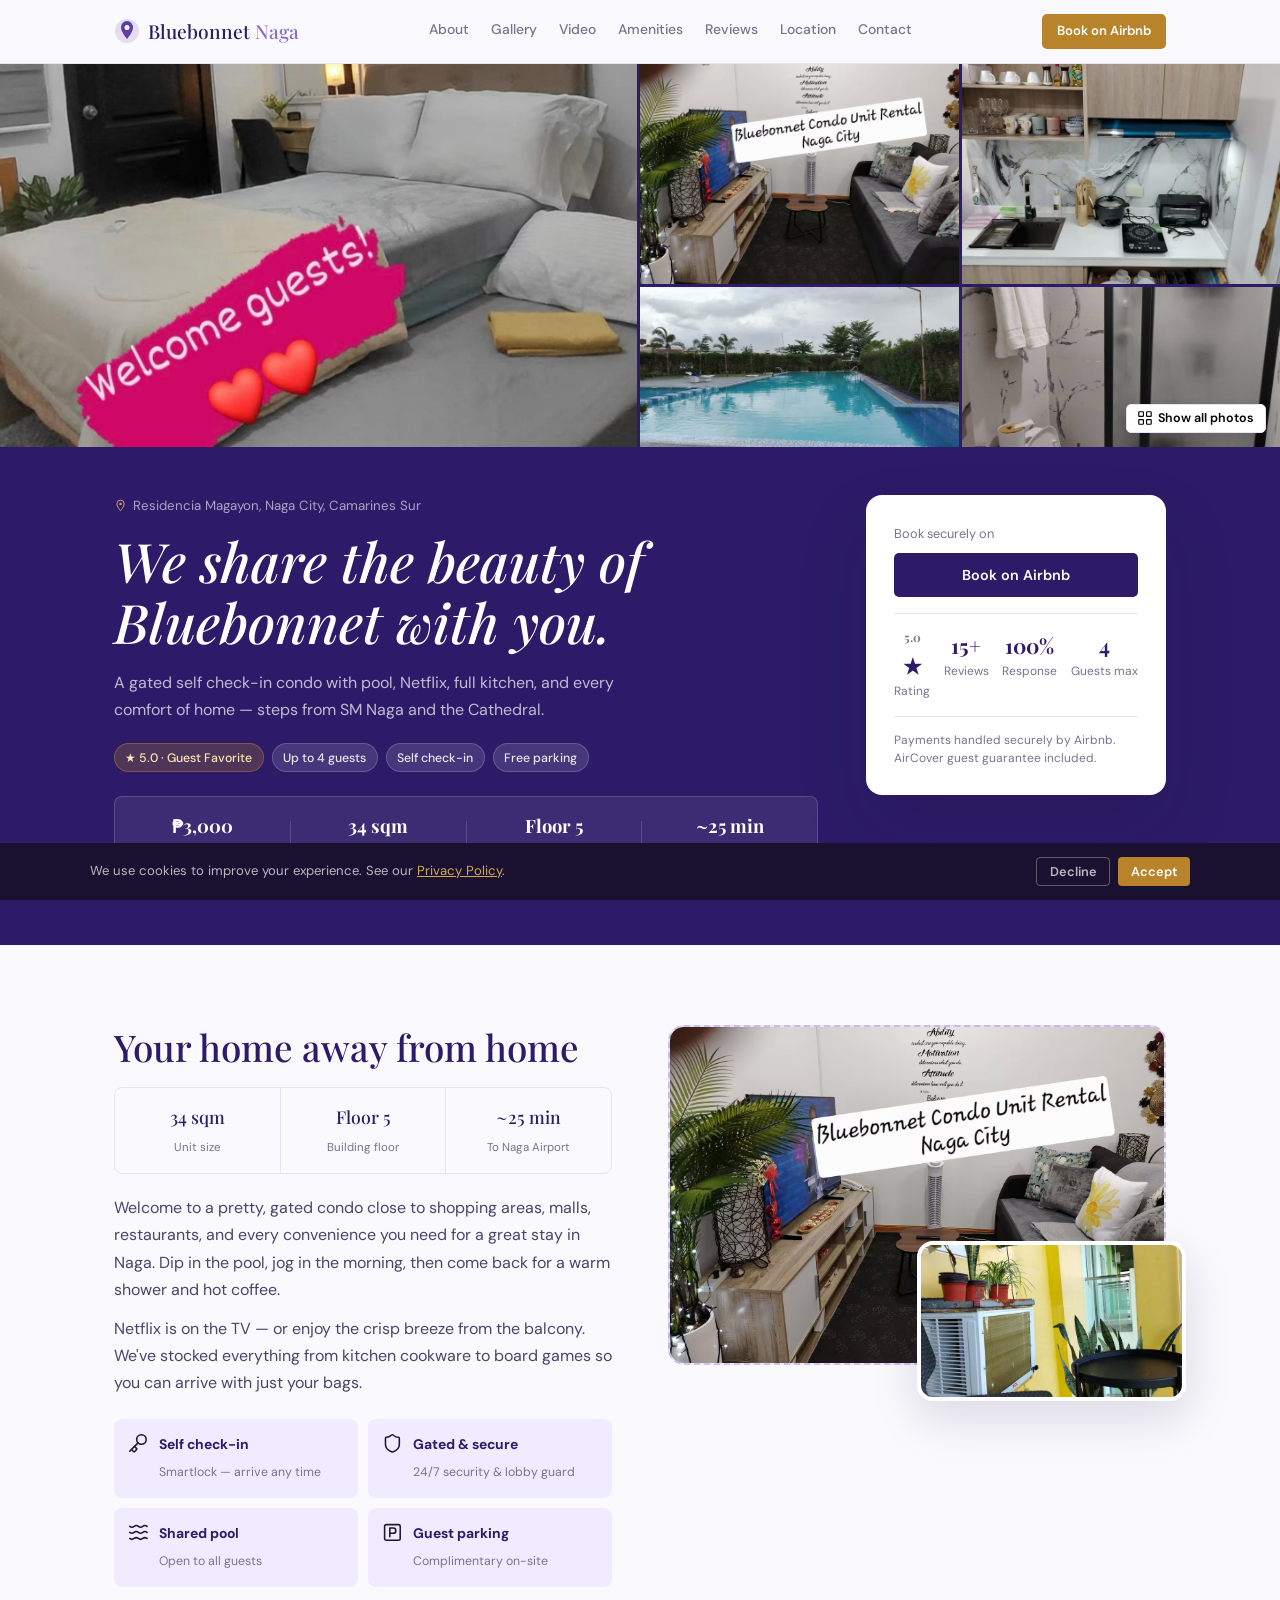
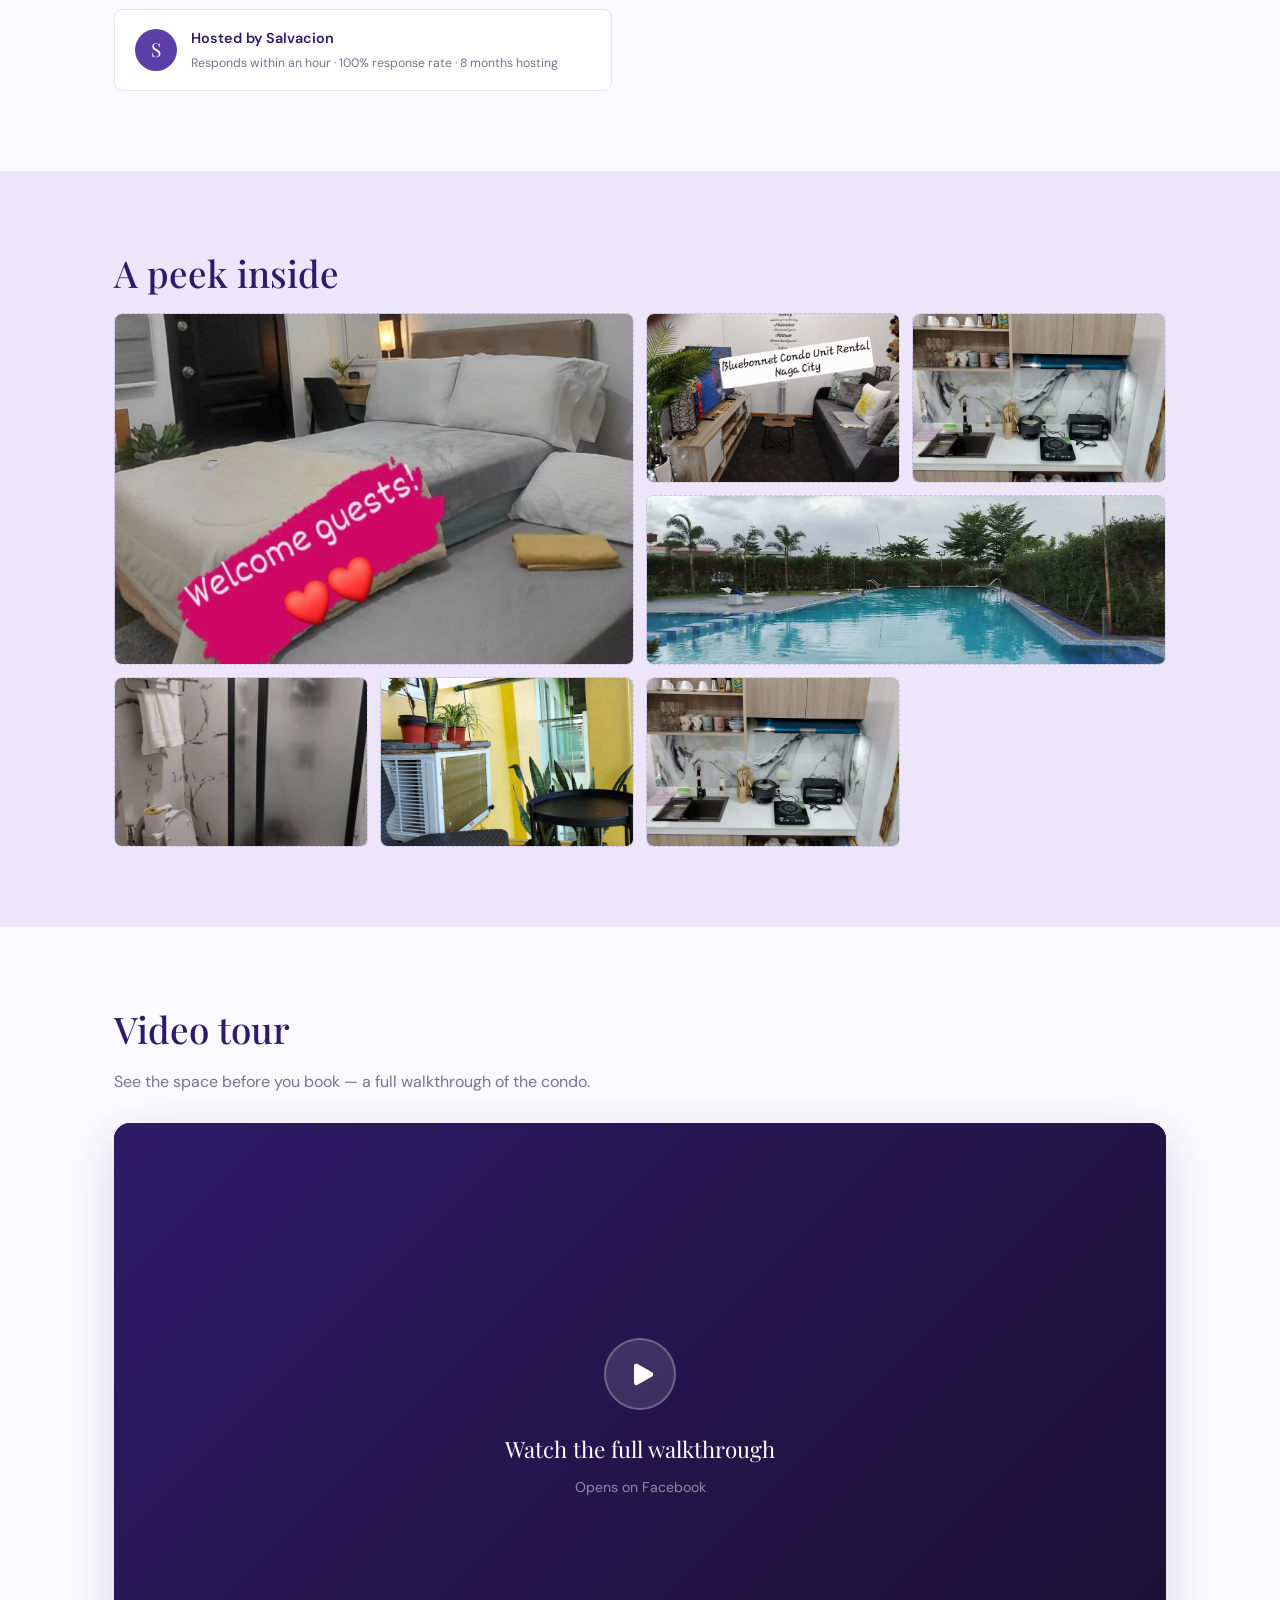
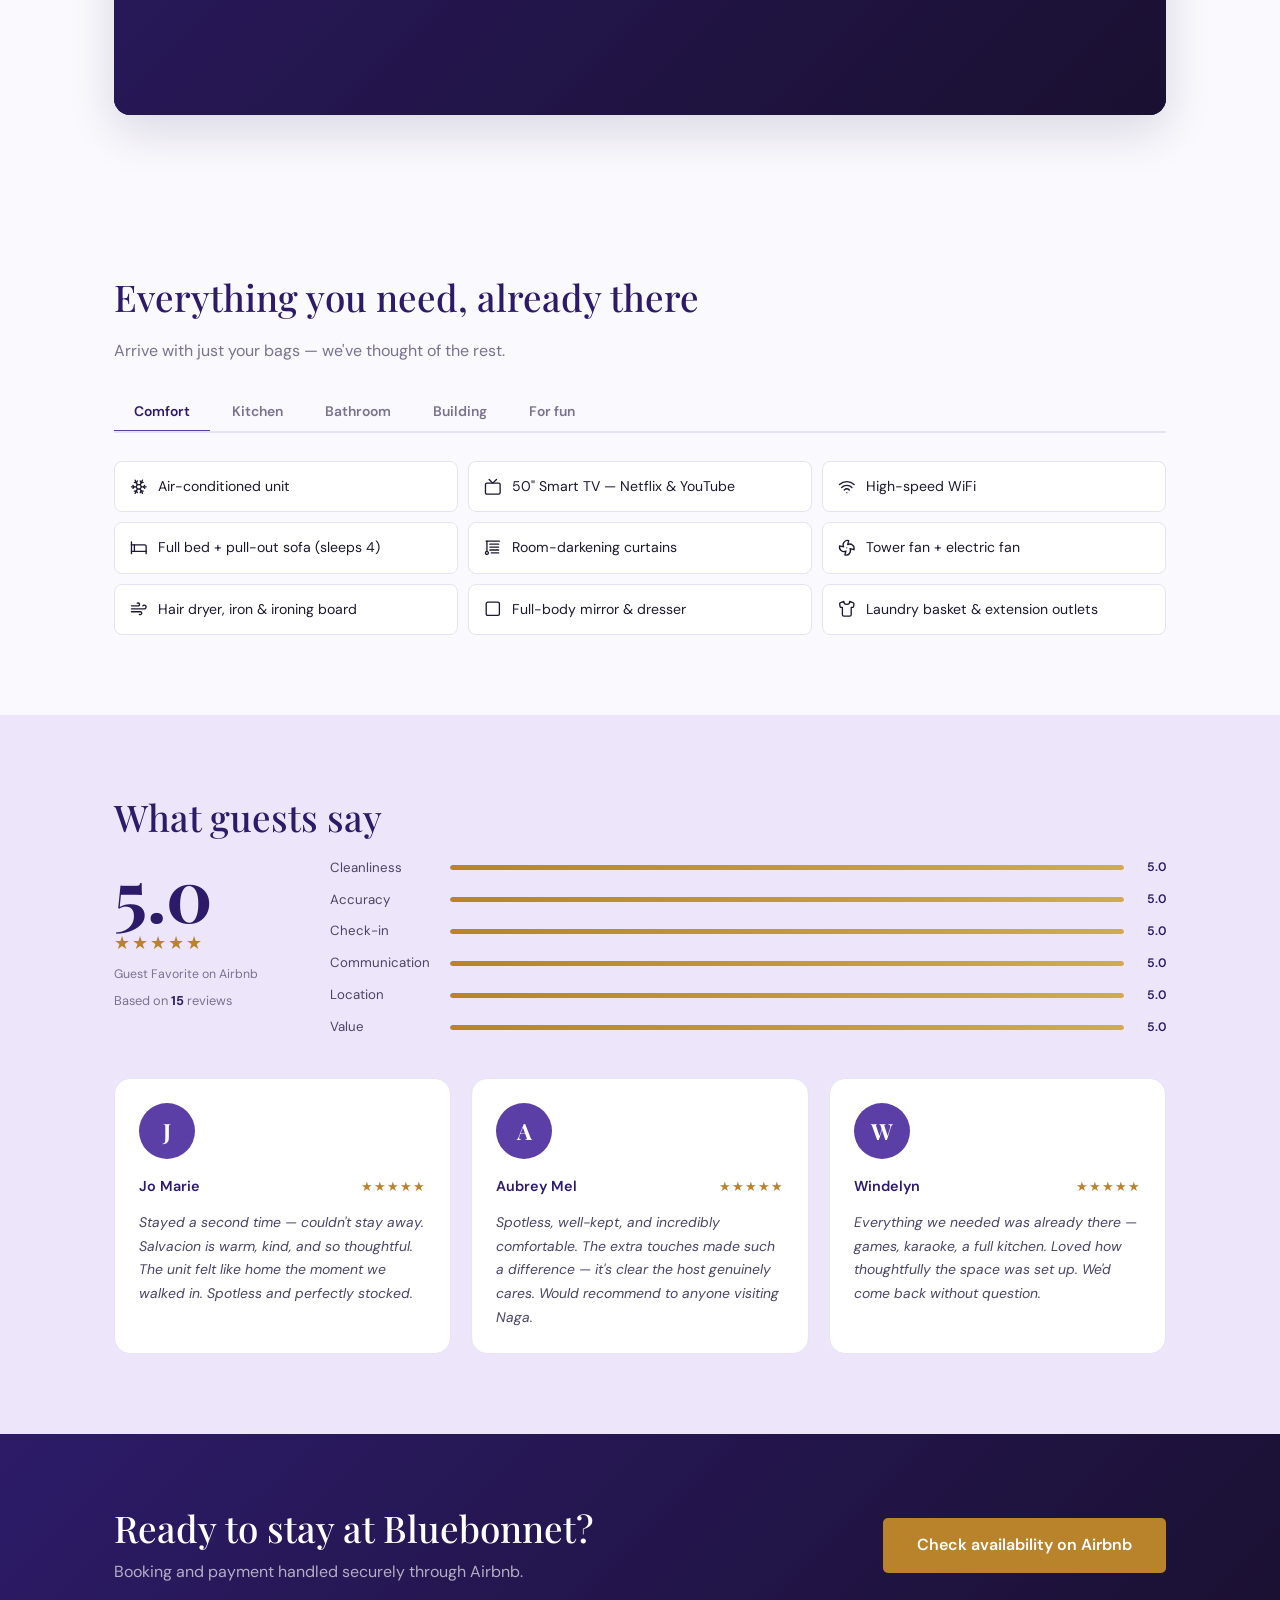
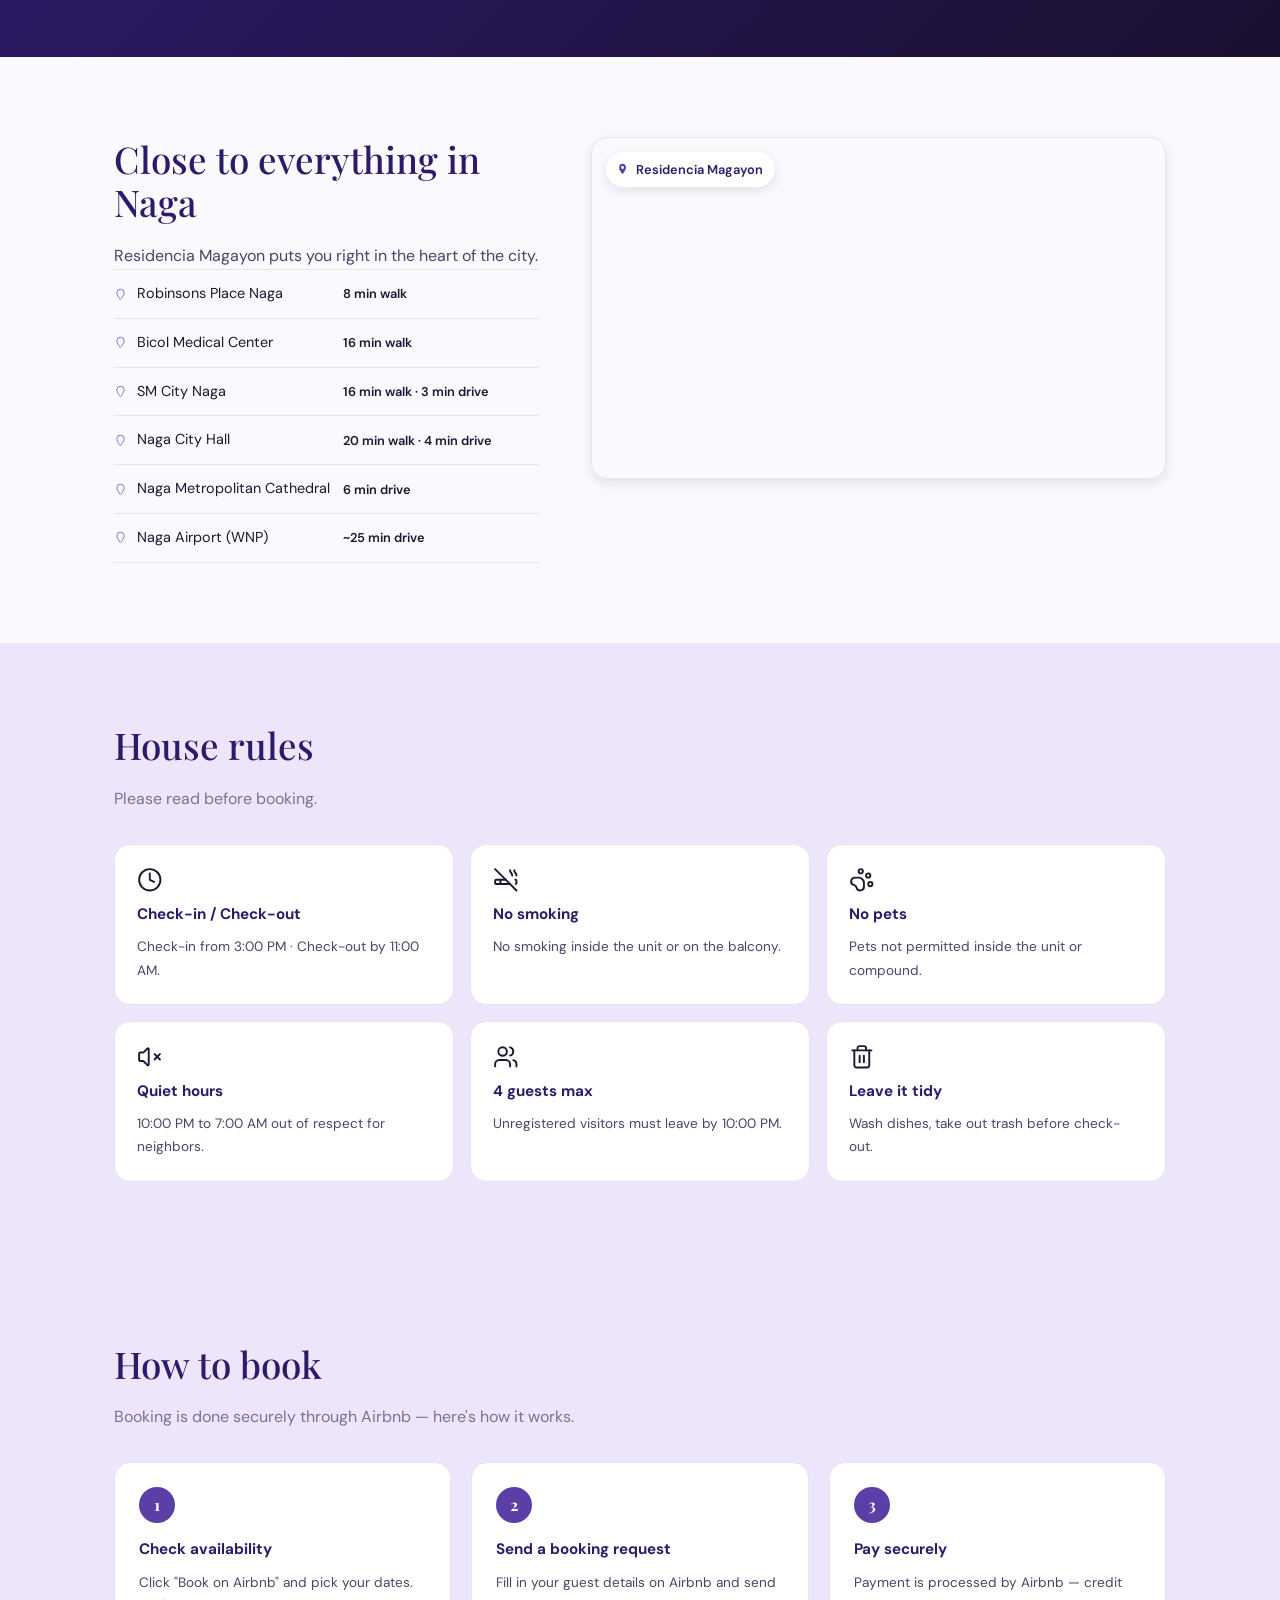
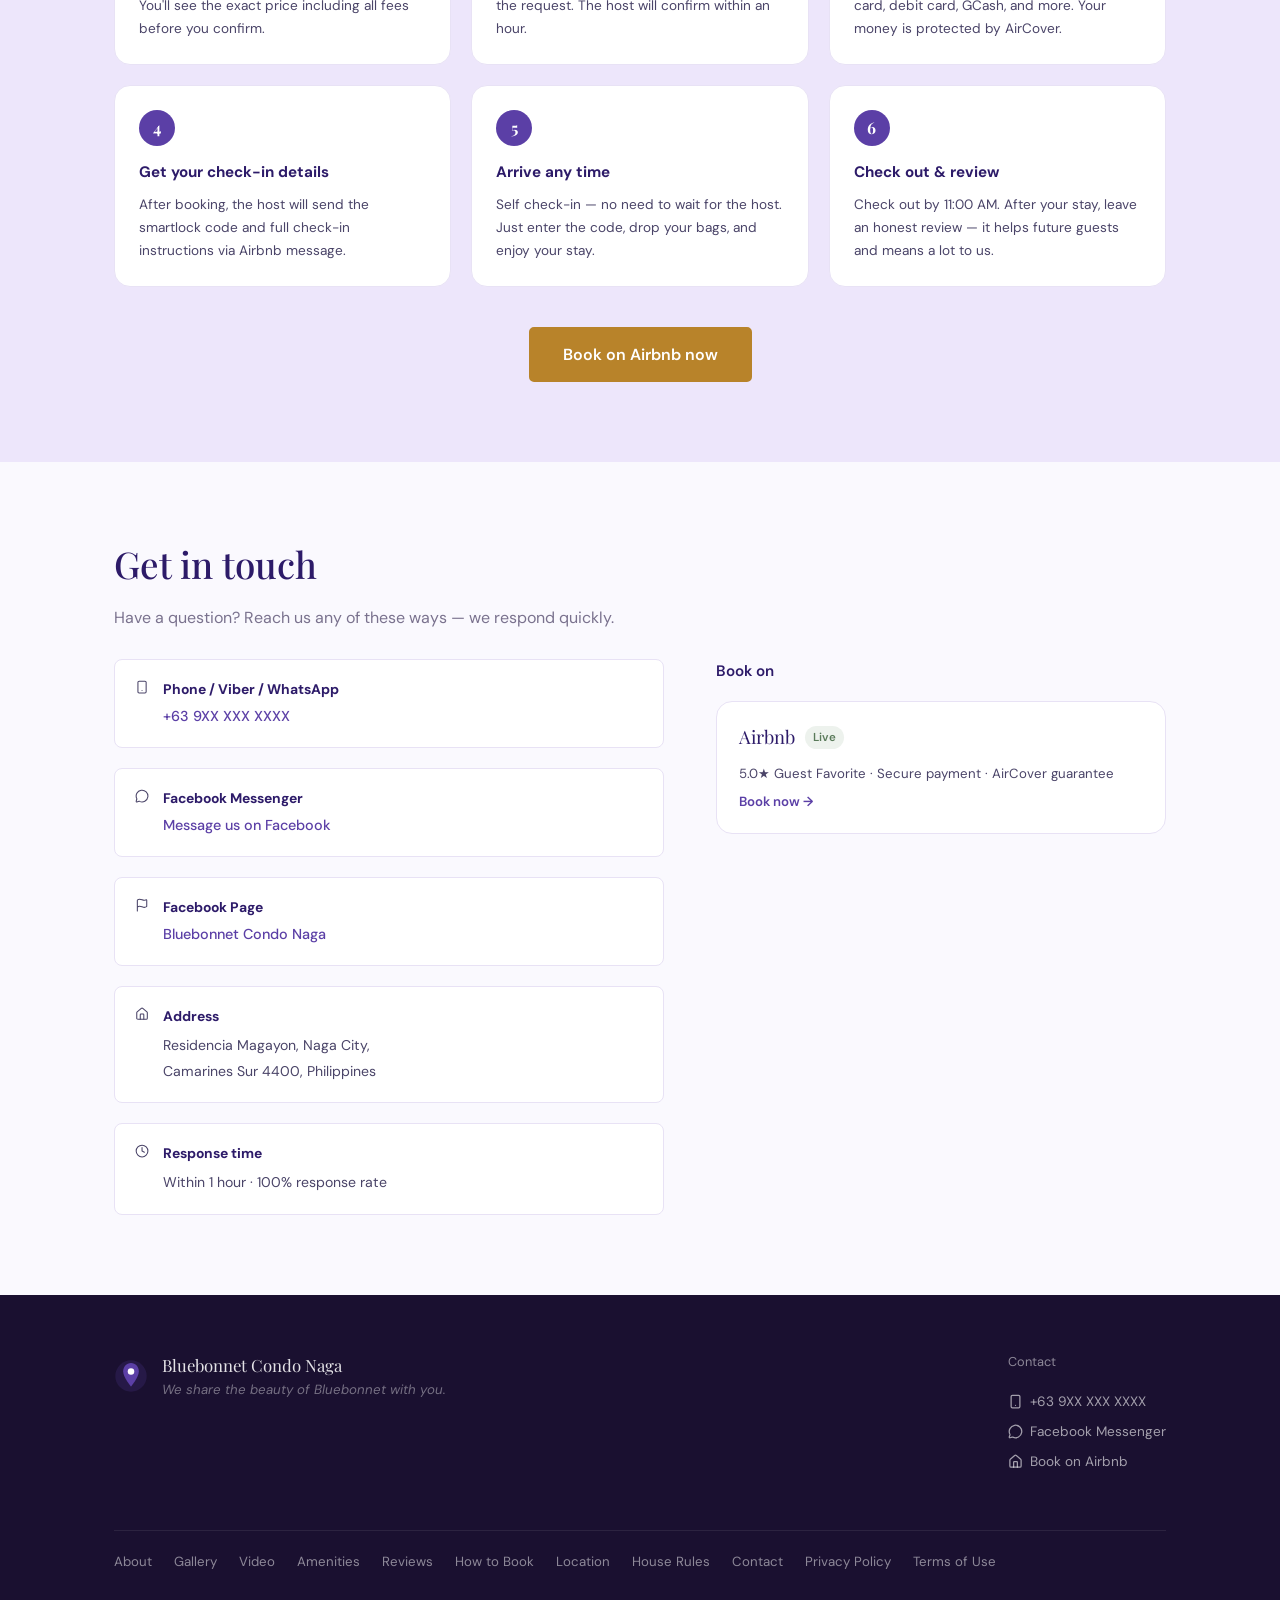
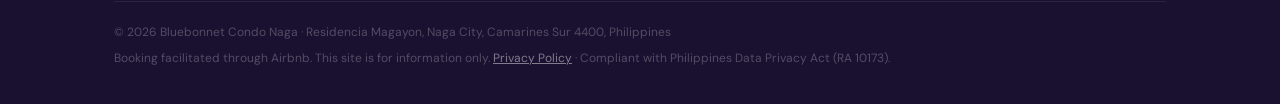
==== commit ae1948fa: "swap emoji icons for real icon set, fix map/section contrast" ====
--- a/index.html
+++ b/index.html
@@ -149,10 +149,10 @@
           <p>Welcome to a pretty, gated condo close to shopping areas, malls, restaurants, and every convenience you need for a great stay in Naga. Dip in the pool, jog in the morning, then come back for a warm shower and hot coffee.</p>
           <p>Netflix is on the TV — or enjoy the crisp breeze from the balcony. We've stocked everything from kitchen cookware to board games so you can arrive with just your bags.</p>
           <div class="about-feats">
-            <div class="feat"><span>🔑</span><div><strong>Self check-in</strong><small>Smartlock — arrive any time</small></div></div>
-            <div class="feat"><span>🛡️</span><div><strong>Gated &amp; secure</strong><small>24/7 security &amp; lobby guard</small></div></div>
-            <div class="feat"><span>🏊</span><div><strong>Shared pool</strong><small>Open to all guests</small></div></div>
-            <div class="feat"><span>🅿️</span><div><strong>Guest parking</strong><small>Complimentary on-site</small></div></div>
+            <div class="feat"><span data-icon="key" aria-hidden="true"></span><div><strong>Self check-in</strong><small>Smartlock — arrive any time</small></div></div>
+            <div class="feat"><span data-icon="shield" aria-hidden="true"></span><div><strong>Gated &amp; secure</strong><small>24/7 security &amp; lobby guard</small></div></div>
+            <div class="feat"><span data-icon="waves" aria-hidden="true"></span><div><strong>Shared pool</strong><small>Open to all guests</small></div></div>
+            <div class="feat"><span data-icon="square-parking" aria-hidden="true"></span><div><strong>Guest parking</strong><small>Complimentary on-site</small></div></div>
           </div>
           <div class="host-card">
             <div class="host-av">S</div>
@@ -192,7 +192,7 @@
     <a class="video-wrap" id="videoWrap" href="https://www.facebook.com/reel/1990886338165181" target="_blank" rel="noopener" style="display:block; text-decoration:none;">
       <div class="video-placeholder">
         <div class="vp-inner">
-          <div class="vp-icon">▶</div>
+          <div class="vp-icon"><span data-icon="play" aria-hidden="true"></span></div>
           <p class="vp-title">Watch the full walkthrough</p>
           <p class="vp-sub">Opens on Facebook</p>
         </div>
@@ -214,56 +214,56 @@
         </div>
         <div class="tab-content">
           <div class="tab-panel active" id="tab-comfort">
-            <div class="a-item"><span>❄️</span>Air-conditioned unit</div>
-            <div class="a-item"><span>📺</span>50" Smart TV — Netflix &amp; YouTube</div>
-            <div class="a-item"><span>📶</span>High-speed WiFi</div>
-            <div class="a-item"><span>🛏️</span>Full bed + pull-out sofa (sleeps 4)</div>
-            <div class="a-item"><span>🪟</span>Room-darkening curtains</div>
-            <div class="a-item"><span>💨</span>Tower fan + electric fan</div>
-            <div class="a-item"><span>💇</span>Hair dryer, iron &amp; ironing board</div>
-            <div class="a-item"><span>🪞</span>Full-body mirror &amp; dresser</div>
-            <div class="a-item"><span>🧺</span>Laundry basket &amp; extension outlets</div>
+            <div class="a-item"><span data-icon="snowflake" aria-hidden="true"></span>Air-conditioned unit</div>
+            <div class="a-item"><span data-icon="tv" aria-hidden="true"></span>50" Smart TV — Netflix &amp; YouTube</div>
+            <div class="a-item"><span data-icon="wifi" aria-hidden="true"></span>High-speed WiFi</div>
+            <div class="a-item"><span data-icon="bed" aria-hidden="true"></span>Full bed + pull-out sofa (sleeps 4)</div>
+            <div class="a-item"><span data-icon="blinds" aria-hidden="true"></span>Room-darkening curtains</div>
+            <div class="a-item"><span data-icon="fan" aria-hidden="true"></span>Tower fan + electric fan</div>
+            <div class="a-item"><span data-icon="wind" aria-hidden="true"></span>Hair dryer, iron &amp; ironing board</div>
+            <div class="a-item"><span data-icon="square" aria-hidden="true"></span>Full-body mirror &amp; dresser</div>
+            <div class="a-item"><span data-icon="shirt" aria-hidden="true"></span>Laundry basket &amp; extension outlets</div>
           </div>
           <div class="tab-panel" id="tab-kitchen">
-            <div class="a-item"><span>🍳</span>Full cookware set (pots, pans, wok)</div>
-            <div class="a-item"><span>🍚</span>Rice cooker</div>
-            <div class="a-item"><span>📦</span>Microwave oven + oven toaster</div>
-            <div class="a-item"><span>🔥</span>Induction cooker + stovetop vent</div>
-            <div class="a-item"><span>☕</span>Kettle with coffee, creamer &amp; sugar</div>
-            <div class="a-item"><span>🧊</span>Refrigerator</div>
-            <div class="a-item"><span>🍽️</span>Full dining ware &amp; wine glasses</div>
-            <div class="a-item"><span>🪑</span>4-seater dining table &amp; tablecloths</div>
-            <div class="a-item"><span>🔪</span>Knife set &amp; cutting boards</div>
-            <div class="a-item"><span>👕</span>Washer + fabric conditioner</div>
-            <div class="a-item"><span>🚒</span>Fire extinguishers &amp; first aid kit</div>
-            <div class="a-item"><span>💧</span>Water gallon rack stand</div>
+            <div class="a-item"><span data-icon="cooking-pot" aria-hidden="true"></span>Full cookware set (pots, pans, wok)</div>
+            <div class="a-item"><span data-icon="soup" aria-hidden="true"></span>Rice cooker</div>
+            <div class="a-item"><span data-icon="microwave" aria-hidden="true"></span>Microwave oven + oven toaster</div>
+            <div class="a-item"><span data-icon="flame" aria-hidden="true"></span>Induction cooker + stovetop vent</div>
+            <div class="a-item"><span data-icon="coffee" aria-hidden="true"></span>Kettle with coffee, creamer &amp; sugar</div>
+            <div class="a-item"><span data-icon="refrigerator" aria-hidden="true"></span>Refrigerator</div>
+            <div class="a-item"><span data-icon="utensils" aria-hidden="true"></span>Full dining ware &amp; wine glasses</div>
+            <div class="a-item"><span data-icon="utensils" aria-hidden="true"></span>4-seater dining table &amp; tablecloths</div>
+            <div class="a-item"><span data-icon="utensils-crossed" aria-hidden="true"></span>Knife set &amp; cutting boards</div>
+            <div class="a-item"><span data-icon="washing-machine" aria-hidden="true"></span>Washer + fabric conditioner</div>
+            <div class="a-item"><span data-icon="shield-plus" aria-hidden="true"></span>Fire extinguishers &amp; first aid kit</div>
+            <div class="a-item"><span data-icon="droplets" aria-hidden="true"></span>Water gallon rack stand</div>
           </div>
           <div class="tab-panel" id="tab-bathroom">
-            <div class="a-item"><span>🚿</span>Hot water shower</div>
-            <div class="a-item"><span>🚽</span>Bidet</div>
-            <div class="a-item"><span>🧴</span>Shampoo, conditioner, body wash</div>
-            <div class="a-item"><span>🪥</span>Dental kit provided</div>
-            <div class="a-item"><span>🏳️</span>Bath &amp; hand towels</div>
-            <div class="a-item"><span>🎨</span>Color-coded face towels</div>
-            <div class="a-item"><span>🧼</span>Handwash soap &amp; cleaning materials</div>
+            <div class="a-item"><span data-icon="shower-head" aria-hidden="true"></span>Hot water shower</div>
+            <div class="a-item"><span data-icon="toilet" aria-hidden="true"></span>Bidet</div>
+            <div class="a-item"><span data-icon="droplet" aria-hidden="true"></span>Shampoo, conditioner, body wash</div>
+            <div class="a-item"><span data-icon="toothbrush" aria-hidden="true"></span>Dental kit provided</div>
+            <div class="a-item"><span data-icon="shirt" aria-hidden="true"></span>Bath &amp; hand towels</div>
+            <div class="a-item"><span data-icon="palette" aria-hidden="true"></span>Color-coded face towels</div>
+            <div class="a-item"><span data-icon="sparkles" aria-hidden="true"></span>Handwash soap &amp; cleaning materials</div>
           </div>
           <div class="tab-panel" id="tab-building">
-            <div class="a-item"><span>🛡️</span>Manned lobby &amp; 24/7 security</div>
-            <div class="a-item"><span>🛗</span>Elevator access</div>
-            <div class="a-item"><span>🏊</span>Shared outdoor pool</div>
-            <div class="a-item"><span>🅿️</span>Complimentary guest parking</div>
-            <div class="a-item"><span>🔑</span>Self check-in via smartlock</div>
-            <div class="a-item"><span>📹</span>Exterior security cameras</div>
-            <div class="a-item"><span>📞</span>Lobby phone to gate guard</div>
-            <div class="a-item"><span>🏃</span>Walking/jogging path in compound</div>
+            <div class="a-item"><span data-icon="shield" aria-hidden="true"></span>Manned lobby &amp; 24/7 security</div>
+            <div class="a-item"><span data-icon="arrow-up-down" aria-hidden="true"></span>Elevator access</div>
+            <div class="a-item"><span data-icon="waves" aria-hidden="true"></span>Shared outdoor pool</div>
+            <div class="a-item"><span data-icon="square-parking" aria-hidden="true"></span>Complimentary guest parking</div>
+            <div class="a-item"><span data-icon="key" aria-hidden="true"></span>Self check-in via smartlock</div>
+            <div class="a-item"><span data-icon="camera" aria-hidden="true"></span>Exterior security cameras</div>
+            <div class="a-item"><span data-icon="phone" aria-hidden="true"></span>Lobby phone to gate guard</div>
+            <div class="a-item"><span data-icon="footprints" aria-hidden="true"></span>Walking/jogging path in compound</div>
           </div>
           <div class="tab-panel" id="tab-fun">
-            <div class="a-item"><span>🎤</span>Portable karaoke machine</div>
-            <div class="a-item"><span>♟️</span>Chess set</div>
-            <div class="a-item"><span>🎯</span>Sungka (traditional Filipino game)</div>
-            <div class="a-item"><span>🔠</span>Scrabble</div>
-            <div class="a-item"><span>🃏</span>Uno, playing cards &amp; dice</div>
-            <div class="a-item"><span>📚</span>Books — Lola Basyang, Happy Place &amp; more</div>
+            <div class="a-item"><span data-icon="mic" aria-hidden="true"></span>Portable karaoke machine</div>
+            <div class="a-item"><span data-icon="puzzle" aria-hidden="true"></span>Chess set</div>
+            <div class="a-item"><span data-icon="target" aria-hidden="true"></span>Sungka (traditional Filipino game)</div>
+            <div class="a-item"><span data-icon="case-sensitive" aria-hidden="true"></span>Scrabble</div>
+            <div class="a-item"><span data-icon="dices" aria-hidden="true"></span>Uno, playing cards &amp; dice</div>
+            <div class="a-item"><span data-icon="book-open" aria-hidden="true"></span>Books — Lola Basyang, Happy Place &amp; more</div>
           </div>
         </div>
       </div>
@@ -345,6 +345,13 @@
           </ul>
         </div>
         <div class="map-wrap">
+          <div class="map-chip">
+            <svg viewBox="0 0 26 26" fill="none" aria-hidden="true">
+              <path d="M13 3C9.5 3 7 6 7 9.5c0 4.5 6 11.5 6 11.5S19 14 19 9.5C19 6 16.5 3 13 3z" fill="#5B3FA6"/>
+              <circle cx="13" cy="9.5" r="2.5" fill="white"/>
+            </svg>
+            Residencia Magayon
+          </div>
           <iframe title="Bluebonnet Condo Naga location" src="https://www.google.com/maps?q=Residencia+Magayon,13.6151483,123.1970675&z=17&output=embed" loading="lazy" referrerpolicy="no-referrer-when-downgrade" allowfullscreen></iframe>
         </div>
       </div>
@@ -355,12 +362,12 @@
         <h2>House rules</h2>
         <p class="section-sub">Please read before booking.</p>
         <div class="rules-grid">
-          <div class="rule-card"><span>🕙</span><strong>Check-in / Check-out</strong><p>Check-in from 3:00 PM · Check-out by 11:00 AM.</p></div>
-          <div class="rule-card"><span>🚭</span><strong>No smoking</strong><p>No smoking inside the unit or on the balcony.</p></div>
-          <div class="rule-card"><span>🐾</span><strong>No pets</strong><p>Pets not permitted inside the unit or compound.</p></div>
-          <div class="rule-card"><span>🔇</span><strong>Quiet hours</strong><p>10:00 PM to 7:00 AM out of respect for neighbors.</p></div>
-          <div class="rule-card"><span>👥</span><strong>4 guests max</strong><p>Unregistered visitors must leave by 10:00 PM.</p></div>
-          <div class="rule-card"><span>🧹</span><strong>Leave it tidy</strong><p>Wash dishes, take out trash before check-out.</p></div>
+          <div class="rule-card"><span data-icon="clock" aria-hidden="true"></span><strong>Check-in / Check-out</strong><p>Check-in from 3:00 PM · Check-out by 11:00 AM.</p></div>
+          <div class="rule-card"><span data-icon="cigarette-off" aria-hidden="true"></span><strong>No smoking</strong><p>No smoking inside the unit or on the balcony.</p></div>
+          <div class="rule-card"><span data-icon="paw-print" aria-hidden="true"></span><strong>No pets</strong><p>Pets not permitted inside the unit or compound.</p></div>
+          <div class="rule-card"><span data-icon="volume-x" aria-hidden="true"></span><strong>Quiet hours</strong><p>10:00 PM to 7:00 AM out of respect for neighbors.</p></div>
+          <div class="rule-card"><span data-icon="users" aria-hidden="true"></span><strong>4 guests max</strong><p>Unregistered visitors must leave by 10:00 PM.</p></div>
+          <div class="rule-card"><span data-icon="trash-2" aria-hidden="true"></span><strong>Leave it tidy</strong><p>Wash dishes, take out trash before check-out.</p></div>
         </div>
       </div>
     </section>
@@ -416,7 +423,7 @@
           <div class="contact-info">
 
             <div class="cinfo-item">
-              <span class="cinfo-icon">📱</span>
+              <span class="cinfo-icon" data-icon="smartphone" aria-hidden="true"></span>
               <div>
                 <strong>Phone / Viber / WhatsApp</strong>
                 <a href="tel:+639XXXXXXXXX">+63 9XX XXX XXXX</a>
@@ -424,7 +431,7 @@
             </div>
 
             <div class="cinfo-item">
-              <span class="cinfo-icon">💬</span>
+              <span class="cinfo-icon" data-icon="message-circle" aria-hidden="true"></span>
               <div>
                 <strong>Facebook Messenger</strong>
                 <a href="https://m.me/61584902198196" target="_blank" rel="noopener">Message us on Facebook</a>
@@ -432,7 +439,7 @@
             </div>
 
             <div class="cinfo-item">
-              <span class="cinfo-icon">📘</span>
+              <span class="cinfo-icon" data-icon="flag" aria-hidden="true"></span>
               <div>
                 <strong>Facebook Page</strong>
                 <a href="https://www.facebook.com/profile.php?id=61584902198196" target="_blank" rel="noopener">Bluebonnet Condo Naga</a>
@@ -440,7 +447,7 @@
             </div>
 
             <div class="cinfo-item">
-              <span class="cinfo-icon">🏠</span>
+              <span class="cinfo-icon" data-icon="home" aria-hidden="true"></span>
               <div>
                 <strong>Address</strong>
                 <span>Residencia Magayon, Naga City,<br>Camarines Sur 4400, Philippines</span>
@@ -448,7 +455,7 @@
             </div>
 
             <div class="cinfo-item">
-              <span class="cinfo-icon">⏰</span>
+              <span class="cinfo-icon" data-icon="clock" aria-hidden="true"></span>
               <div>
                 <strong>Response time</strong>
                 <span>Within 1 hour · 100% response rate</span>
@@ -492,9 +499,9 @@
 
         <div class="footer-contact">
           <p style="color:rgba(255,255,255,.5); font-size:.8rem; margin-bottom:10px; max-width:none;">Contact</p>
-          <a href="tel:+639XXXXXXXXX" class="f-contact-link">📱 +63 9XX XXX XXXX</a>
-          <a href="https://m.me/61584902198196" target="_blank" rel="noopener" class="f-contact-link">💬 Facebook Messenger</a>
-          <a href="https://www.airbnb.com/rooms/1572517148366114947" target="_blank" rel="noopener" class="f-contact-link">🏠 Book on Airbnb</a>
+          <a href="tel:+639XXXXXXXXX" class="f-contact-link"><span class="f-icon" data-icon="smartphone" aria-hidden="true"></span>+63 9XX XXX XXXX</a>
+          <a href="https://m.me/61584902198196" target="_blank" rel="noopener" class="f-contact-link"><span class="f-icon" data-icon="message-circle" aria-hidden="true"></span>Facebook Messenger</a>
+          <a href="https://www.airbnb.com/rooms/1572517148366114947" target="_blank" rel="noopener" class="f-contact-link"><span class="f-icon" data-icon="home" aria-hidden="true"></span>Book on Airbnb</a>
         </div>
       </div>
 
--- a/style.css
+++ b/style.css
@@ -15,7 +15,7 @@
   --rule:    #E8E2F5;
   --white:   #ffffff;
   --bg:      #FAF9FE;
-  --bgdark:  #F7F4FE;
+  --bgdark:  #EDE6FB;
   --night:   #1A1030;
   --serif:   "Playfair Display", Georgia, serif;
   --sans:    "DM Sans", -apple-system, sans-serif;
@@ -92,6 +92,22 @@
 .cell:hover img { transform: scale(1.04); }
 .cell-empty { position: absolute; inset: 0; display: flex; flex-direction: column; align-items: center; justify-content: center; gap: 6px; color: rgba(255,255,255,.3); font-size: .78rem; }
 .cell-empty span { font-size: 2rem; }
+
+/* Icon system — inline SVGs injected by injectIcons(), sized via the
+   existing font-size on each parent selector (kept as an em reference) */
+.feat > span svg,
+.a-item > span svg,
+.rule-card > span svg,
+.cinfo-icon svg,
+.vp-icon svg {
+  width: 1em;
+  height: 1em;
+  stroke-width: 1.8;
+  display: block;
+}
+.f-icon { display: inline-flex; vertical-align: -3px; margin-right: 7px; }
+.f-icon svg { width: 15px; height: 15px; stroke-width: 2; }
+.vp-icon svg { fill: currentColor; stroke: none; }
 
 .hero { background: var(--plum); }
 .photo-strip { display: grid; grid-template-columns: 2fr 1fr 1fr; grid-template-rows: 220px 160px; gap: 3px; position: relative; }
@@ -351,8 +367,16 @@
 .dist-list svg { color: var(--vlight); flex-shrink: 0; }
 .dist-list span { flex: 1; color: var(--ink); }
 .dt  { color: var(--sage); font-weight: 600; font-size: .8rem; flex: none; }
-.map-wrap { border-radius: var(--rr); overflow: hidden; border: 1px solid var(--rule); box-shadow: var(--sh); }
-.map-wrap iframe { width: 100%; height: 340px; border: 0; display: block; }
+.map-wrap { position: relative; border-radius: var(--rr); overflow: hidden; border: 1px solid var(--rule); box-shadow: var(--sh); }
+.map-wrap iframe { width: 100%; height: 340px; border: 0; display: block; filter: grayscale(55%) contrast(1.05) brightness(0.97); }
+.map-chip {
+  position: absolute; top: 14px; left: 14px; z-index: 2;
+  display: flex; align-items: center; gap: 6px;
+  background: var(--white); padding: 7px 12px 7px 9px;
+  border-radius: 999px; box-shadow: var(--sh);
+  font-size: .8rem; font-weight: 600; color: var(--plum);
+}
+.map-chip svg { width: 15px; height: 15px; flex-shrink: 0; }
 
 .rules-grid { display: grid; grid-template-columns: repeat(3, 1fr); gap: 16px; margin-top: 32px; }
 .rule-card  { padding: 22px; background: var(--white); border-radius: var(--rr); border: 1px solid var(--rule); }
